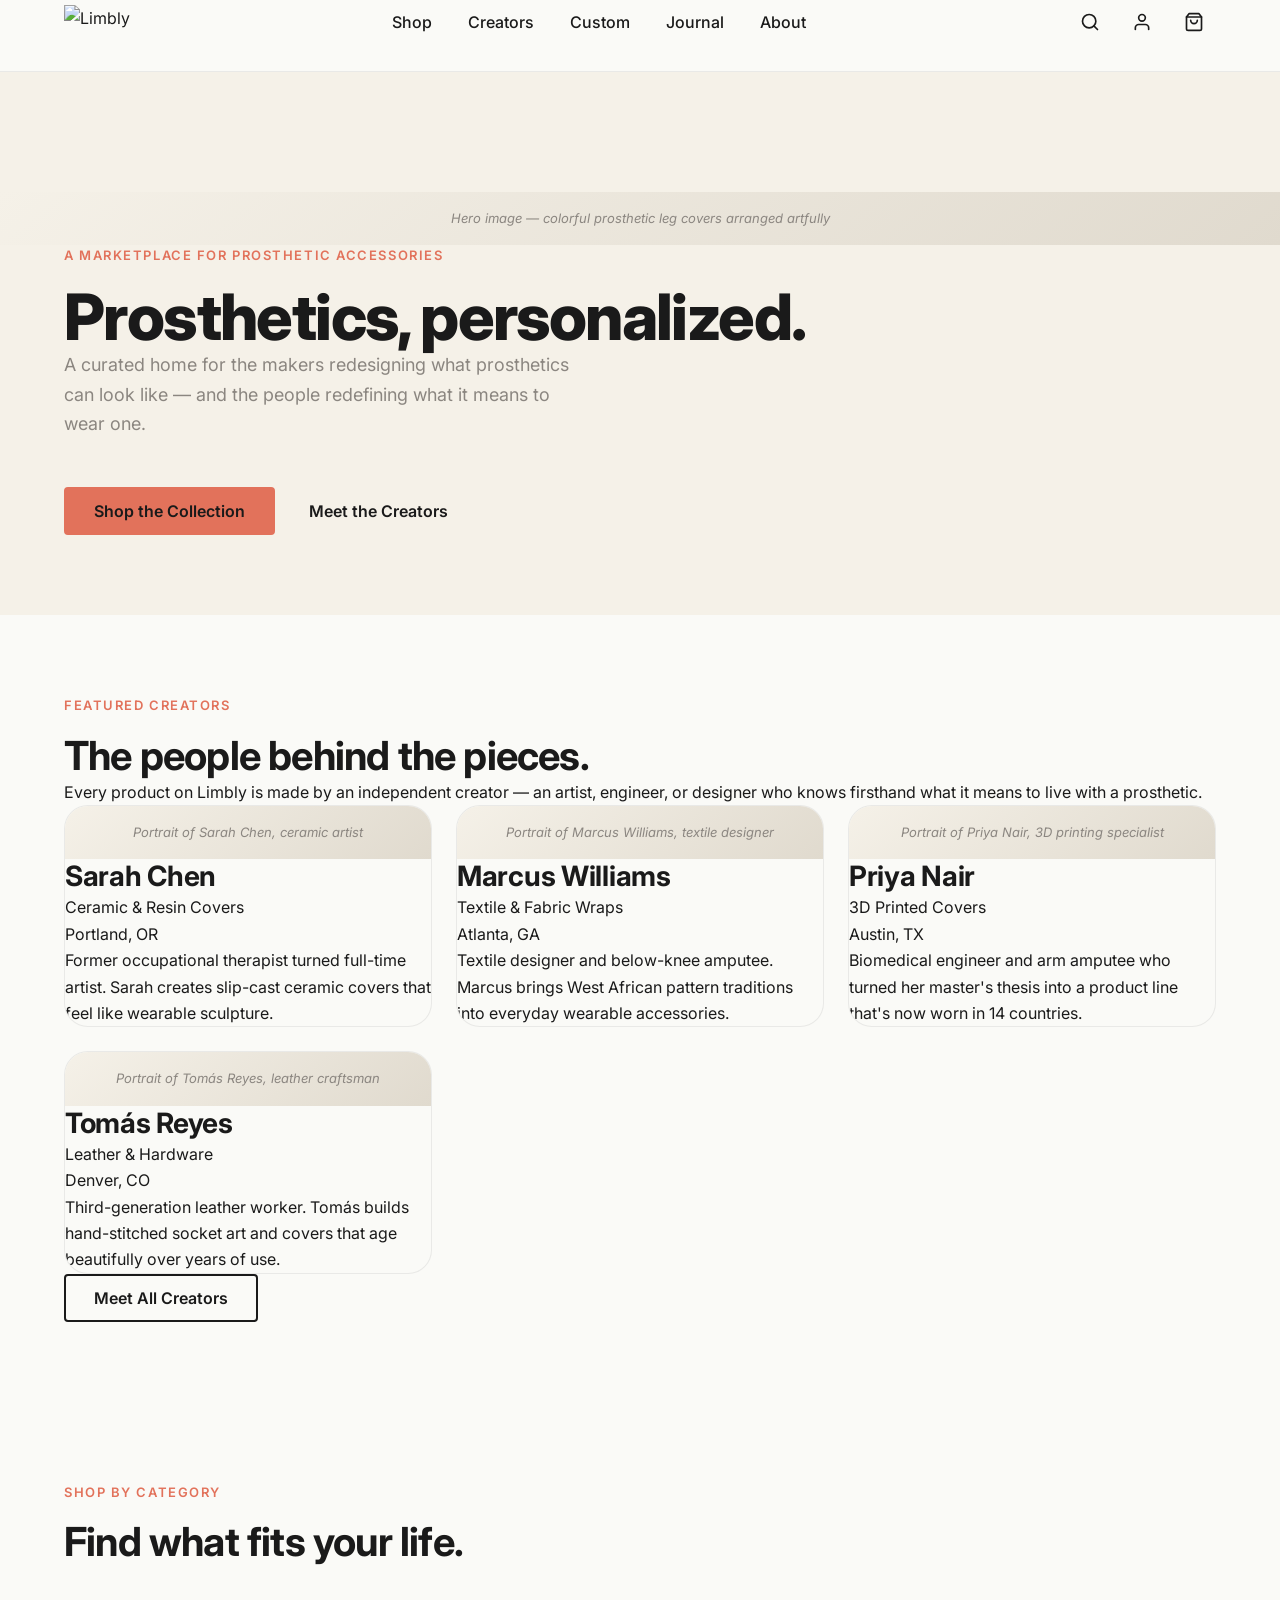
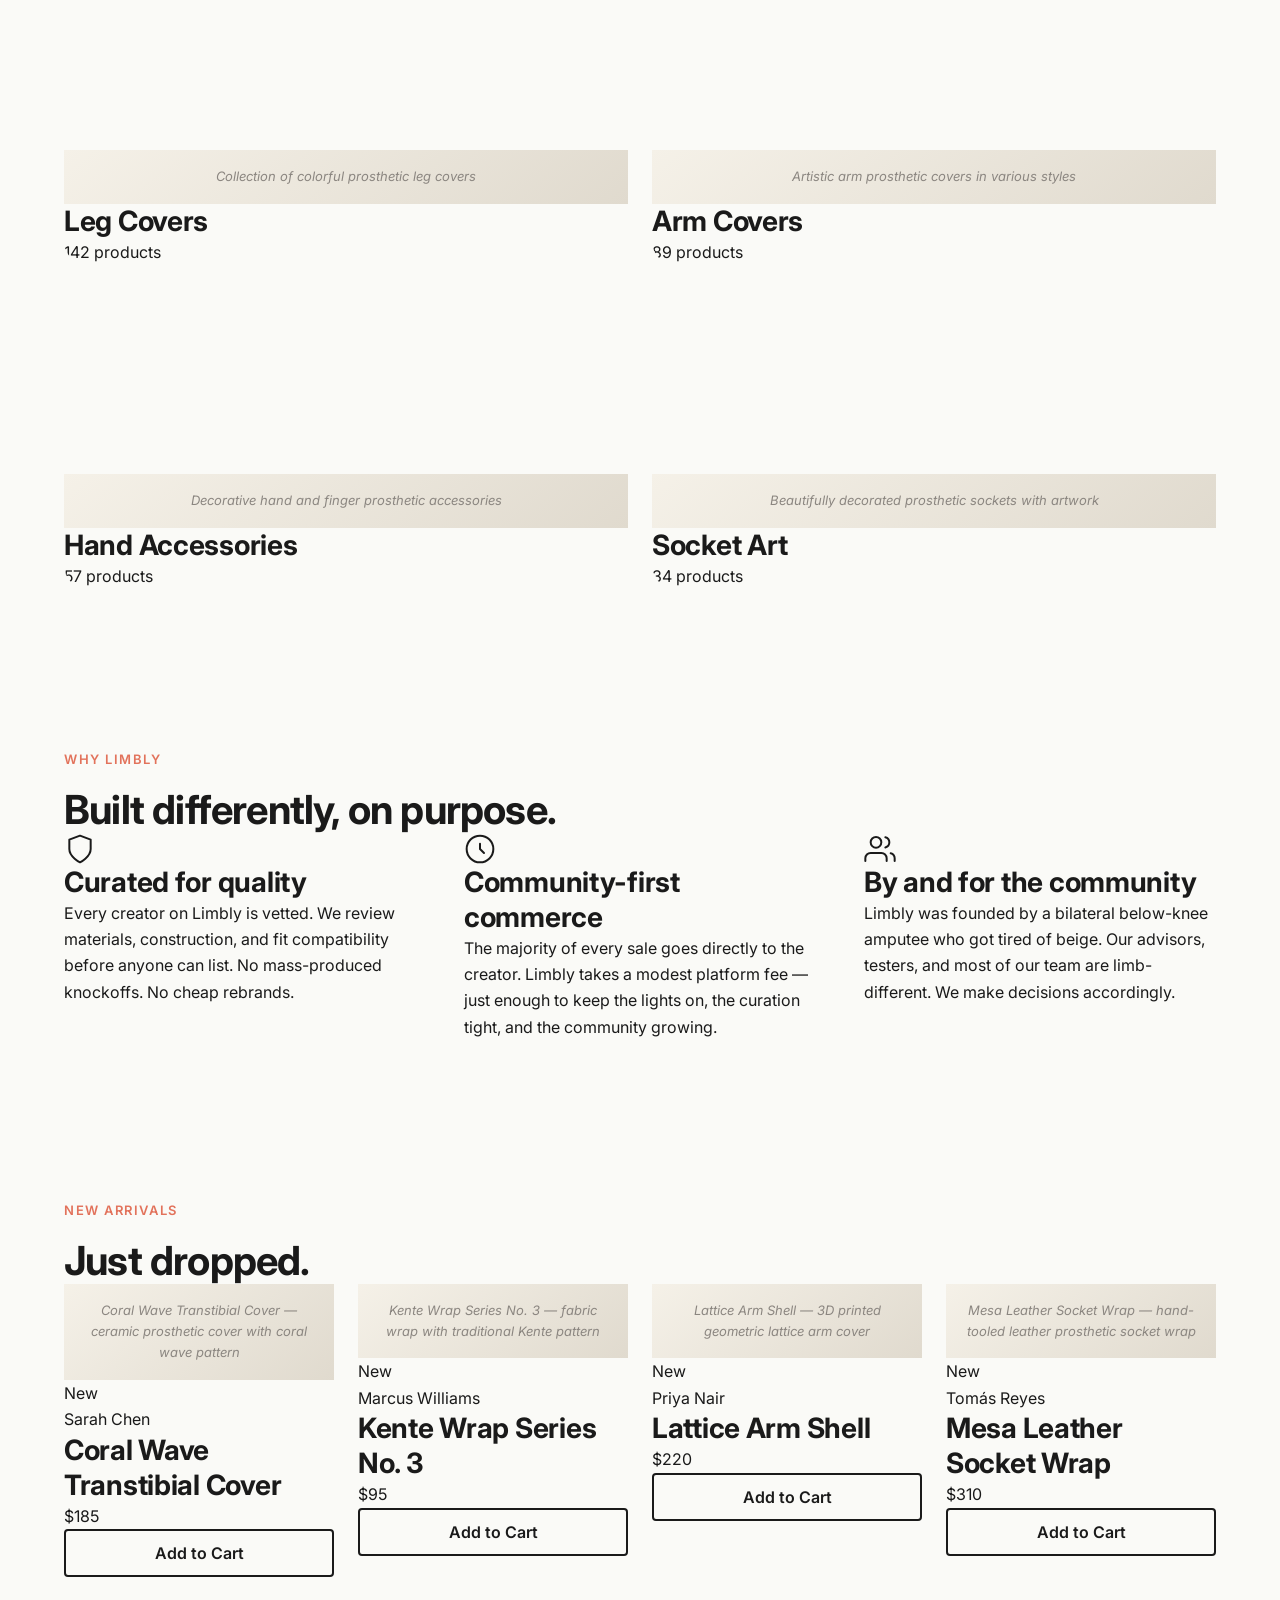
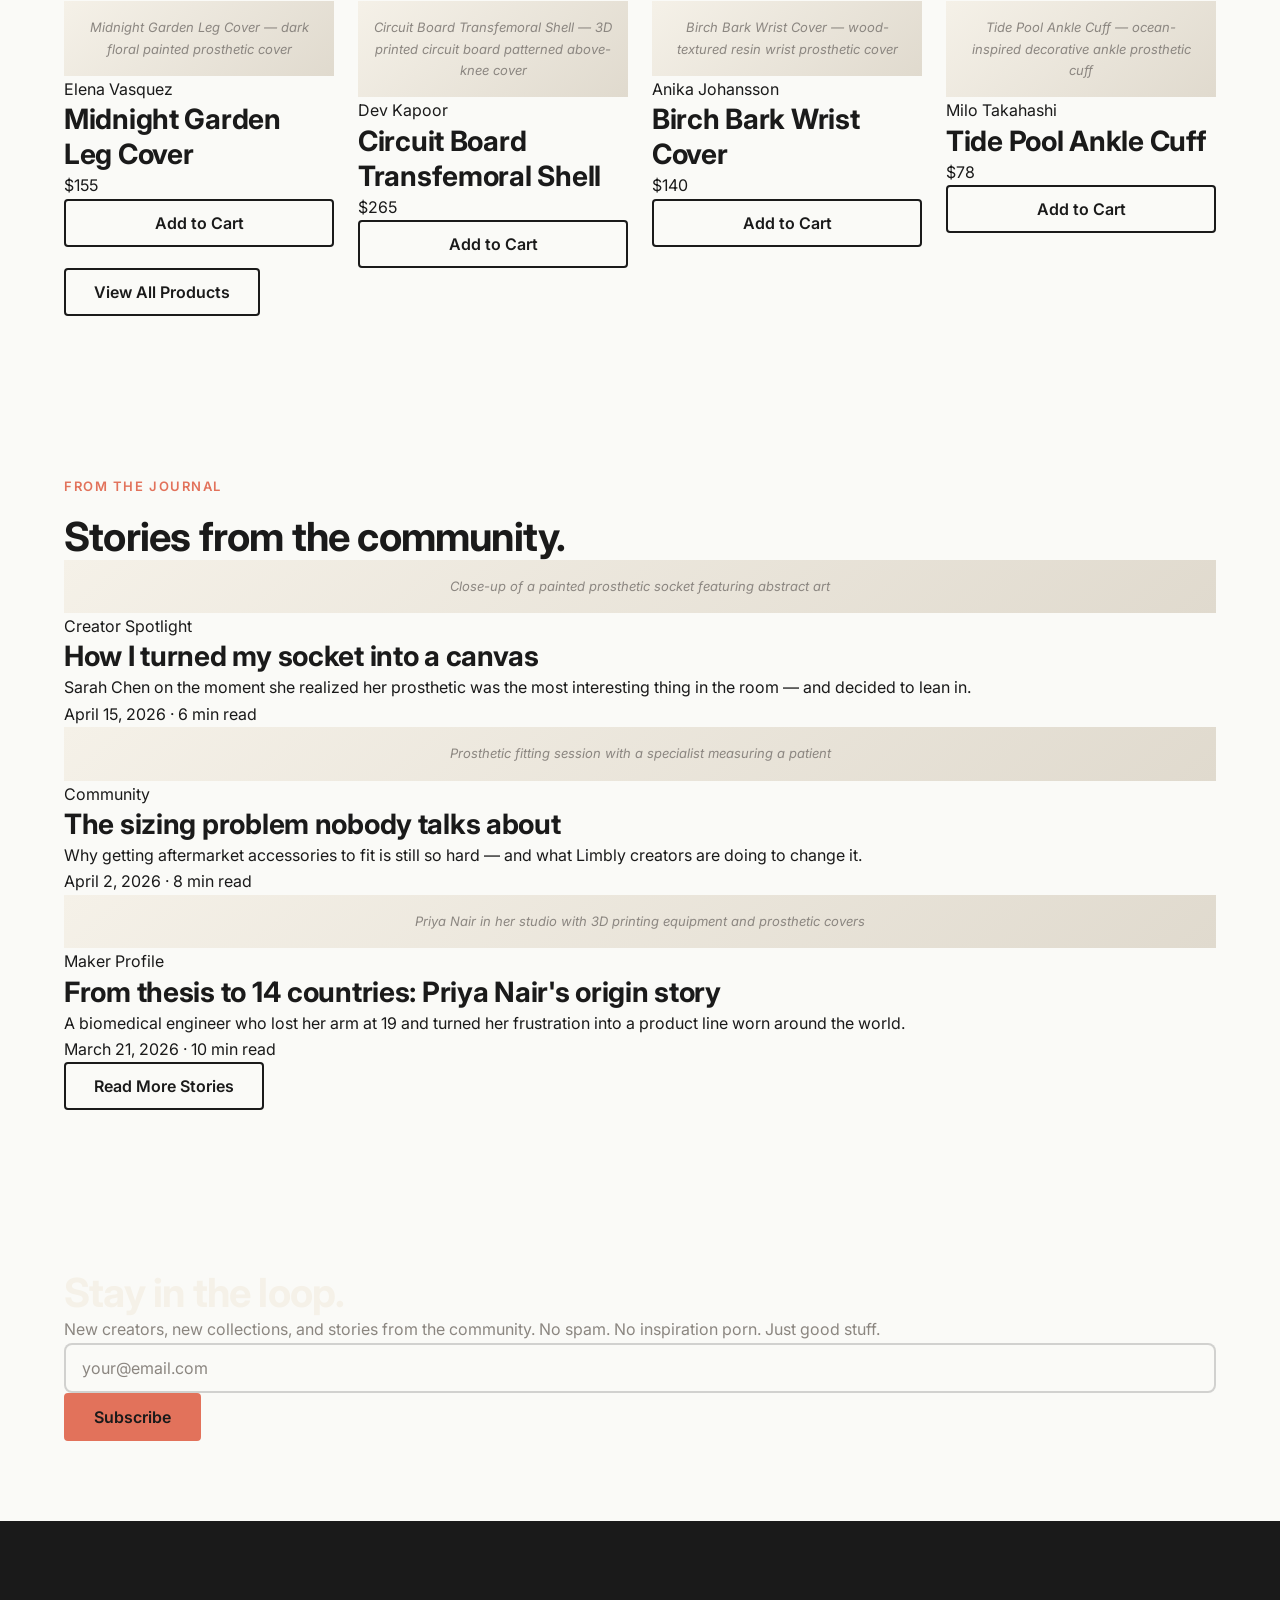
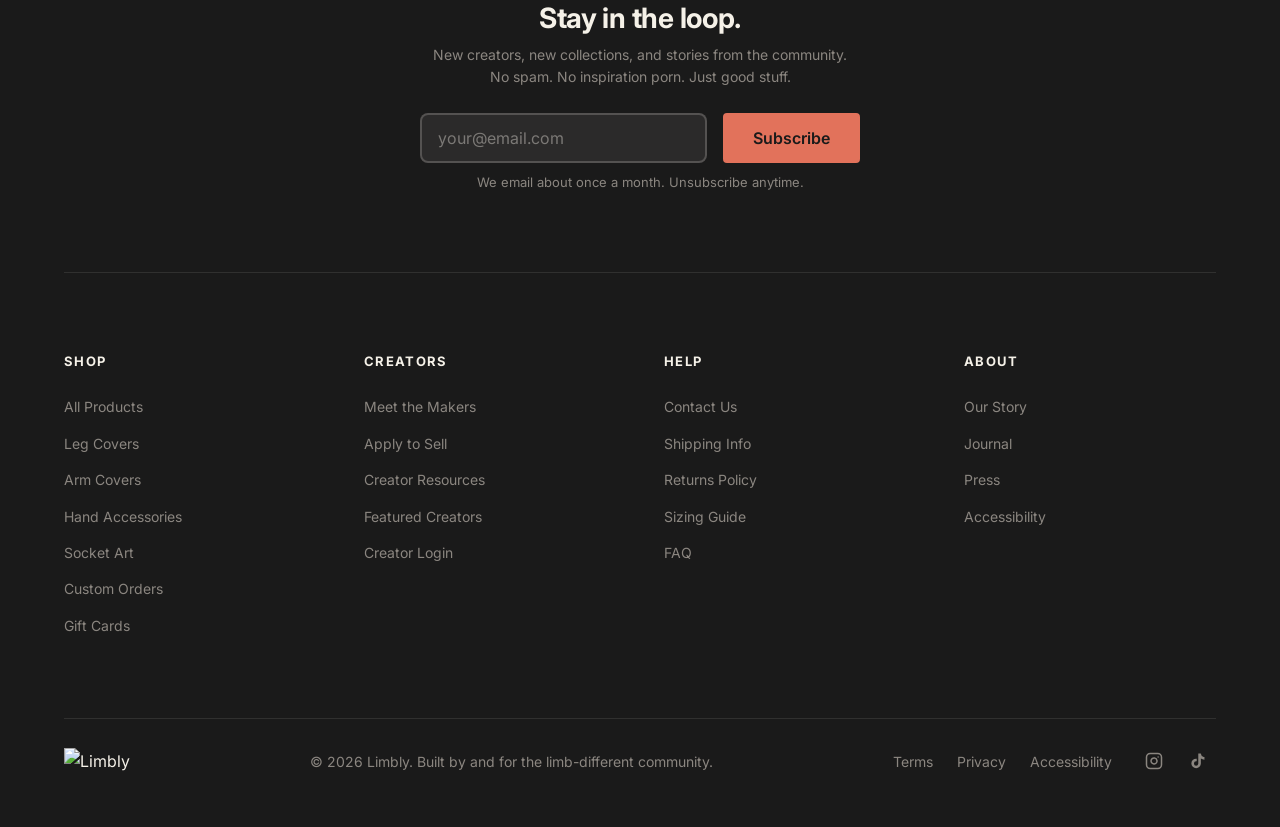
==== index.html @ 80702520 "Limbly prototype — initial build" ====
<!DOCTYPE html>
<html lang="en">
<head>
  <meta charset="UTF-8">
  <meta name="viewport" content="width=device-width, initial-scale=1.0">
  <title>Limbly — A Marketplace for Prosthetic Accessories</title>
  <meta name="description" content="A curated home for the makers redesigning what prosthetics can look like — and the people redefining what it means to wear one.">
  <meta property="og:title" content="Limbly — A Marketplace for Prosthetic Accessories">
  <meta property="og:description" content="A curated home for the makers redesigning what prosthetics can look like — and the people redefining what it means to wear one.">
  <meta property="og:type" content="website">
  <meta property="og:url" content="https://limbly.com/">
  <meta property="og:image" content="../assets/og-home.jpg">
  <link rel="preconnect" href="https://fonts.googleapis.com">
  <link rel="preconnect" href="https://fonts.gstatic.com" crossorigin>
  <link href="https://fonts.googleapis.com/css2?family=Inter:wght@400;500;600;700;800&display=swap" rel="stylesheet">
  <link rel="stylesheet" href="../css/main.css">
</head>
<body>

<a href="#main" class="skip-link">Skip to main content</a>

<nav class="site-nav" role="navigation" aria-label="Main navigation">
  <div class="container">
    <div class="nav-inner">
      <a href="index.html" class="nav-logo" aria-label="Limbly — home">
        <img src="../assets/logo_primary.svg" alt="Limbly" height="34">
      </a>
      <ul class="nav-links" role="list">
        <li><a href="shop.html" class="nav-link">Shop</a></li>
        <li><a href="creators.html" class="nav-link">Creators</a></li>
        <li><a href="custom.html" class="nav-link">Custom</a></li>
        <li><a href="#" class="nav-link">Journal</a></li>
        <li><a href="about.html" class="nav-link">About</a></li>
      </ul>
      <div class="nav-actions">
        <button class="nav-icon-btn" aria-label="Search products">
          <svg width="20" height="20" viewBox="0 0 24 24" fill="none" stroke="currentColor" stroke-width="2" stroke-linecap="round" stroke-linejoin="round" aria-hidden="true"><circle cx="11" cy="11" r="8"/><path d="m21 21-4.35-4.35"/></svg>
        </button>
        <button class="nav-icon-btn" aria-label="My account">
          <svg width="20" height="20" viewBox="0 0 24 24" fill="none" stroke="currentColor" stroke-width="2" stroke-linecap="round" stroke-linejoin="round" aria-hidden="true"><path d="M20 21v-2a4 4 0 0 0-4-4H8a4 4 0 0 0-4 4v2"/><circle cx="12" cy="7" r="4"/></svg>
        </button>
        <button class="nav-icon-btn" aria-label="Shopping cart, 0 items">
          <svg width="20" height="20" viewBox="0 0 24 24" fill="none" stroke="currentColor" stroke-width="2" stroke-linecap="round" stroke-linejoin="round" aria-hidden="true"><path d="M6 2 3 6v14a2 2 0 0 0 2 2h14a2 2 0 0 0 2-2V6l-3-4z"/><line x1="3" x2="21" y1="6" y2="6"/><path d="M16 10a4 4 0 0 1-8 0"/></svg>
        </button>
        <button id="nav-menu-btn" class="nav-icon-btn nav-menu-btn" aria-label="Open menu" aria-expanded="false" aria-controls="mobile-nav">
          <svg width="22" height="22" viewBox="0 0 24 24" fill="none" stroke="currentColor" stroke-width="2" stroke-linecap="round" aria-hidden="true"><line x1="3" x2="21" y1="6" y2="6"/><line x1="3" x2="21" y1="12" y2="12"/><line x1="3" x2="21" y1="18" y2="18"/></svg>
        </button>
      </div>
    </div>
  </div>
  <div id="mobile-nav" class="mobile-nav" role="dialog" aria-label="Navigation menu">
    <a href="shop.html" class="mobile-nav-link">Shop</a>
    <div class="mobile-nav-sub">
      <a href="shop.html">All Products</a>
      <a href="shop.html#leg-covers">Leg Covers</a>
      <a href="shop.html#arm-covers">Arm Covers</a>
      <a href="shop.html#hand-accessories">Hand Accessories</a>
      <a href="shop.html#socket-art">Socket Art</a>
      <a href="shop.html#new-arrivals">New Arrivals</a>
    </div>
    <a href="creators.html" class="mobile-nav-link">Creators</a>
    <a href="custom.html" class="mobile-nav-link">Custom Orders</a>
    <a href="#" class="mobile-nav-link">Journal</a>
    <a href="about.html" class="mobile-nav-link">About</a>
    <a href="help.html" class="mobile-nav-link">Help</a>
    <a href="apply.html" class="mobile-nav-link">Apply to Sell</a>
  </div>
</nav>

<main id="main">

  <!-- Hero -->
  <section class="hero" aria-labelledby="hero-heading">
    <div class="hero-bg">
      <div class="img-placeholder img-placeholder--hero" aria-hidden="true">Hero image — colorful prosthetic leg covers arranged artfully</div>
    </div>
    <div class="hero-overlay" aria-hidden="true"></div>
    <div class="container">
      <div class="hero-content">
        <p class="eyebrow eyebrow--light">A MARKETPLACE FOR PROSTHETIC ACCESSORIES</p>
        <h1 id="hero-heading" class="hero-heading">Prosthetics, personalized.</h1>
        <p class="hero-body">A curated home for the makers redesigning what prosthetics can look like — and the people redefining what it means to wear one.</p>
        <div class="hero-actions">
          <a href="shop.html" class="btn btn-coral">Shop the Collection</a>
          <a href="creators.html" class="btn btn-outline-light">Meet the Creators</a>
        </div>
      </div>
    </div>
  </section>

  <!-- Featured Creators -->
  <section class="section" aria-labelledby="featured-creators-heading">
    <div class="container">
      <div class="section-header">
        <p class="eyebrow">FEATURED CREATORS</p>
        <h2 id="featured-creators-heading">The people behind the pieces.</h2>
        <p class="section-body">Every product on Limbly is made by an independent creator — an artist, engineer, or designer who knows firsthand what it means to live with a prosthetic.</p>
      </div>
      <div class="creator-grid creator-grid--4" role="list">

        <article class="creator-card" role="listitem">
          <a href="creator-profile.html" class="creator-card-link" aria-label="View Sarah Chen's creator profile">
            <div class="creator-card-img">
              <div class="img-placeholder" aria-hidden="true">Portrait of Sarah Chen, ceramic artist</div>
            </div>
            <div class="creator-card-body">
              <h3 class="creator-card-name">Sarah Chen</h3>
              <p class="creator-card-specialty">Ceramic &amp; Resin Covers</p>
              <p class="creator-card-location">Portland, OR</p>
              <p class="creator-card-bio">Former occupational therapist turned full-time artist. Sarah creates slip-cast ceramic covers that feel like wearable sculpture.</p>
            </div>
          </a>
        </article>

        <article class="creator-card" role="listitem">
          <a href="creator-profile.html" class="creator-card-link" aria-label="View Marcus Williams's creator profile">
            <div class="creator-card-img">
              <div class="img-placeholder" aria-hidden="true">Portrait of Marcus Williams, textile designer</div>
            </div>
            <div class="creator-card-body">
              <h3 class="creator-card-name">Marcus Williams</h3>
              <p class="creator-card-specialty">Textile &amp; Fabric Wraps</p>
              <p class="creator-card-location">Atlanta, GA</p>
              <p class="creator-card-bio">Textile designer and below-knee amputee. Marcus brings West African pattern traditions into everyday wearable accessories.</p>
            </div>
          </a>
        </article>

        <article class="creator-card" role="listitem">
          <a href="creator-profile.html" class="creator-card-link" aria-label="View Priya Nair's creator profile">
            <div class="creator-card-img">
              <div class="img-placeholder" aria-hidden="true">Portrait of Priya Nair, 3D printing specialist</div>
            </div>
            <div class="creator-card-body">
              <h3 class="creator-card-name">Priya Nair</h3>
              <p class="creator-card-specialty">3D Printed Covers</p>
              <p class="creator-card-location">Austin, TX</p>
              <p class="creator-card-bio">Biomedical engineer and arm amputee who turned her master's thesis into a product line that's now worn in 14 countries.</p>
            </div>
          </a>
        </article>

        <article class="creator-card" role="listitem">
          <a href="creator-profile.html" class="creator-card-link" aria-label="View Tomás Reyes's creator profile">
            <div class="creator-card-img">
              <div class="img-placeholder" aria-hidden="true">Portrait of Tomás Reyes, leather craftsman</div>
            </div>
            <div class="creator-card-body">
              <h3 class="creator-card-name">Tomás Reyes</h3>
              <p class="creator-card-specialty">Leather &amp; Hardware</p>
              <p class="creator-card-location">Denver, CO</p>
              <p class="creator-card-bio">Third-generation leather worker. Tomás builds hand-stitched socket art and covers that age beautifully over years of use.</p>
            </div>
          </a>
        </article>

      </div>
      <div class="section-footer">
        <a href="creators.html" class="btn btn-secondary">Meet All Creators</a>
      </div>
    </div>
  </section>

  <!-- Shop by Category -->
  <section class="section section--cream" aria-labelledby="categories-heading">
    <div class="container">
      <div class="section-header">
        <p class="eyebrow">SHOP BY CATEGORY</p>
        <h2 id="categories-heading">Find what fits your life.</h2>
      </div>
      <div class="category-grid" role="list">

        <article class="category-card" role="listitem">
          <a href="shop.html#leg-covers" class="category-card-link" aria-label="Shop Leg Covers">
            <div class="category-card-img">
              <div class="img-placeholder" aria-hidden="true">Collection of colorful prosthetic leg covers</div>
            </div>
            <div class="category-card-body">
              <h3 class="category-card-title">Leg Covers</h3>
              <p class="category-card-count">142 products</p>
            </div>
          </a>
        </article>

        <article class="category-card" role="listitem">
          <a href="shop.html#arm-covers" class="category-card-link" aria-label="Shop Arm Covers">
            <div class="category-card-img">
              <div class="img-placeholder" aria-hidden="true">Artistic arm prosthetic covers in various styles</div>
            </div>
            <div class="category-card-body">
              <h3 class="category-card-title">Arm Covers</h3>
              <p class="category-card-count">89 products</p>
            </div>
          </a>
        </article>

        <article class="category-card" role="listitem">
          <a href="shop.html#hand-accessories" class="category-card-link" aria-label="Shop Hand Accessories">
            <div class="category-card-img">
              <div class="img-placeholder" aria-hidden="true">Decorative hand and finger prosthetic accessories</div>
            </div>
            <div class="category-card-body">
              <h3 class="category-card-title">Hand Accessories</h3>
              <p class="category-card-count">57 products</p>
            </div>
          </a>
        </article>

        <article class="category-card" role="listitem">
          <a href="shop.html#socket-art" class="category-card-link" aria-label="Shop Socket Art">
            <div class="category-card-img">
              <div class="img-placeholder" aria-hidden="true">Beautifully decorated prosthetic sockets with artwork</div>
            </div>
            <div class="category-card-body">
              <h3 class="category-card-title">Socket Art</h3>
              <p class="category-card-count">34 products</p>
            </div>
          </a>
        </article>

      </div>
    </div>
  </section>

  <!-- Why Limbly -->
  <section class="section" aria-labelledby="why-limbly-heading">
    <div class="container">
      <div class="section-header">
        <p class="eyebrow">WHY LIMBLY</p>
        <h2 id="why-limbly-heading">Built differently, on purpose.</h2>
      </div>
      <div class="why-grid">

        <div class="why-item">
          <div class="why-icon" aria-hidden="true">
            <svg width="32" height="32" viewBox="0 0 24 24" fill="none" stroke="currentColor" stroke-width="1.5" stroke-linecap="round" stroke-linejoin="round"><path d="M12 22s8-4 8-10V5l-8-3-8 3v7c0 6 8 10 8 10z"/></svg>
          </div>
          <h3 class="why-title">Curated for quality</h3>
          <p class="why-body">Every creator on Limbly is vetted. We review materials, construction, and fit compatibility before anyone can list. No mass-produced knockoffs. No cheap rebrands.</p>
        </div>

        <div class="why-item">
          <div class="why-icon" aria-hidden="true">
            <svg width="32" height="32" viewBox="0 0 24 24" fill="none" stroke="currentColor" stroke-width="1.5" stroke-linecap="round" stroke-linejoin="round"><circle cx="12" cy="12" r="10"/><path d="M12 8v4l3 3"/></svg>
          </div>
          <h3 class="why-title">Community-first commerce</h3>
          <p class="why-body">The majority of every sale goes directly to the creator. Limbly takes a modest platform fee — just enough to keep the lights on, the curation tight, and the community growing.</p>
        </div>

        <div class="why-item">
          <div class="why-icon" aria-hidden="true">
            <svg width="32" height="32" viewBox="0 0 24 24" fill="none" stroke="currentColor" stroke-width="1.5" stroke-linecap="round" stroke-linejoin="round"><path d="M17 21v-2a4 4 0 0 0-4-4H5a4 4 0 0 0-4 4v2"/><circle cx="9" cy="7" r="4"/><path d="M23 21v-2a4 4 0 0 0-3-3.87"/><path d="M16 3.13a4 4 0 0 1 0 7.75"/></svg>
          </div>
          <h3 class="why-title">By and for the community</h3>
          <p class="why-body">Limbly was founded by a bilateral below-knee amputee who got tired of beige. Our advisors, testers, and most of our team are limb-different. We make decisions accordingly.</p>
        </div>

      </div>
    </div>
  </section>

  <!-- New Arrivals -->
  <section class="section section--cream" id="new-arrivals" aria-labelledby="new-arrivals-heading">
    <div class="container">
      <div class="section-header">
        <p class="eyebrow">NEW ARRIVALS</p>
        <h2 id="new-arrivals-heading">Just dropped.</h2>
      </div>
      <div class="product-grid product-grid--4" role="list">

        <article class="product-card" role="listitem">
          <a href="product.html" class="product-card-link" aria-label="View Coral Wave Transtibial Cover by Sarah Chen">
            <div class="product-card-img">
              <div class="img-placeholder" aria-hidden="true">Coral Wave Transtibial Cover — ceramic prosthetic cover with coral wave pattern</div>
              <span class="product-badge product-badge--new">New</span>
            </div>
            <div class="product-card-body">
              <p class="product-card-creator">Sarah Chen</p>
              <h3 class="product-card-name">Coral Wave Transtibial Cover</h3>
              <p class="product-card-price">$185</p>
            </div>
          </a>
          <button class="btn btn-sm btn-secondary product-card-cta" aria-label="Add Coral Wave Transtibial Cover to cart">Add to Cart</button>
        </article>

        <article class="product-card" role="listitem">
          <a href="product.html" class="product-card-link" aria-label="View Kente Wrap Series No. 3 by Marcus Williams">
            <div class="product-card-img">
              <div class="img-placeholder" aria-hidden="true">Kente Wrap Series No. 3 — fabric wrap with traditional Kente pattern</div>
              <span class="product-badge product-badge--new">New</span>
            </div>
            <div class="product-card-body">
              <p class="product-card-creator">Marcus Williams</p>
              <h3 class="product-card-name">Kente Wrap Series No. 3</h3>
              <p class="product-card-price">$95</p>
            </div>
          </a>
          <button class="btn btn-sm btn-secondary product-card-cta" aria-label="Add Kente Wrap Series No. 3 to cart">Add to Cart</button>
        </article>

        <article class="product-card" role="listitem">
          <a href="product.html" class="product-card-link" aria-label="View Lattice Arm Shell by Priya Nair">
            <div class="product-card-img">
              <div class="img-placeholder" aria-hidden="true">Lattice Arm Shell — 3D printed geometric lattice arm cover</div>
              <span class="product-badge product-badge--new">New</span>
            </div>
            <div class="product-card-body">
              <p class="product-card-creator">Priya Nair</p>
              <h3 class="product-card-name">Lattice Arm Shell</h3>
              <p class="product-card-price">$220</p>
            </div>
          </a>
          <button class="btn btn-sm btn-secondary product-card-cta" aria-label="Add Lattice Arm Shell to cart">Add to Cart</button>
        </article>

        <article class="product-card" role="listitem">
          <a href="product.html" class="product-card-link" aria-label="View Mesa Leather Socket Wrap by Tomás Reyes">
            <div class="product-card-img">
              <div class="img-placeholder" aria-hidden="true">Mesa Leather Socket Wrap — hand-tooled leather prosthetic socket wrap</div>
              <span class="product-badge product-badge--new">New</span>
            </div>
            <div class="product-card-body">
              <p class="product-card-creator">Tomás Reyes</p>
              <h3 class="product-card-name">Mesa Leather Socket Wrap</h3>
              <p class="product-card-price">$310</p>
            </div>
          </a>
          <button class="btn btn-sm btn-secondary product-card-cta" aria-label="Add Mesa Leather Socket Wrap to cart">Add to Cart</button>
        </article>

        <article class="product-card" role="listitem">
          <a href="product.html" class="product-card-link" aria-label="View Midnight Garden Leg Cover by Elena Vasquez">
            <div class="product-card-img">
              <div class="img-placeholder" aria-hidden="true">Midnight Garden Leg Cover — dark floral painted prosthetic cover</div>
            </div>
            <div class="product-card-body">
              <p class="product-card-creator">Elena Vasquez</p>
              <h3 class="product-card-name">Midnight Garden Leg Cover</h3>
              <p class="product-card-price">$155</p>
            </div>
          </a>
          <button class="btn btn-sm btn-secondary product-card-cta" aria-label="Add Midnight Garden Leg Cover to cart">Add to Cart</button>
        </article>

        <article class="product-card" role="listitem">
          <a href="product.html" class="product-card-link" aria-label="View Circuit Board Transfemoral Shell by Dev Kapoor">
            <div class="product-card-img">
              <div class="img-placeholder" aria-hidden="true">Circuit Board Transfemoral Shell — 3D printed circuit board patterned above-knee cover</div>
            </div>
            <div class="product-card-body">
              <p class="product-card-creator">Dev Kapoor</p>
              <h3 class="product-card-name">Circuit Board Transfemoral Shell</h3>
              <p class="product-card-price">$265</p>
            </div>
          </a>
          <button class="btn btn-sm btn-secondary product-card-cta" aria-label="Add Circuit Board Transfemoral Shell to cart">Add to Cart</button>
        </article>

        <article class="product-card" role="listitem">
          <a href="product.html" class="product-card-link" aria-label="View Birch Bark Wrist Cover by Anika Johansson">
            <div class="product-card-img">
              <div class="img-placeholder" aria-hidden="true">Birch Bark Wrist Cover — wood-textured resin wrist prosthetic cover</div>
            </div>
            <div class="product-card-body">
              <p class="product-card-creator">Anika Johansson</p>
              <h3 class="product-card-name">Birch Bark Wrist Cover</h3>
              <p class="product-card-price">$140</p>
            </div>
          </a>
          <button class="btn btn-sm btn-secondary product-card-cta" aria-label="Add Birch Bark Wrist Cover to cart">Add to Cart</button>
        </article>

        <article class="product-card" role="listitem">
          <a href="product.html" class="product-card-link" aria-label="View Tide Pool Ankle Cuff by Milo Takahashi">
            <div class="product-card-img">
              <div class="img-placeholder" aria-hidden="true">Tide Pool Ankle Cuff — ocean-inspired decorative ankle prosthetic cuff</div>
            </div>
            <div class="product-card-body">
              <p class="product-card-creator">Milo Takahashi</p>
              <h3 class="product-card-name">Tide Pool Ankle Cuff</h3>
              <p class="product-card-price">$78</p>
            </div>
          </a>
          <button class="btn btn-sm btn-secondary product-card-cta" aria-label="Add Tide Pool Ankle Cuff to cart">Add to Cart</button>
        </article>

      </div>
      <div class="section-footer">
        <a href="shop.html" class="btn btn-secondary">View All Products</a>
      </div>
    </div>
  </section>

  <!-- Journal Preview -->
  <section class="section" aria-labelledby="journal-heading">
    <div class="container">
      <div class="section-header">
        <p class="eyebrow">FROM THE JOURNAL</p>
        <h2 id="journal-heading">Stories from the community.</h2>
      </div>
      <div class="journal-grid" role="list">

        <article class="journal-card" role="listitem">
          <a href="#" class="journal-card-link" aria-label="Read: How I turned my socket into a canvas">
            <div class="journal-card-img">
              <div class="img-placeholder" aria-hidden="true">Close-up of a painted prosthetic socket featuring abstract art</div>
            </div>
            <div class="journal-card-body">
              <p class="journal-card-category">Creator Spotlight</p>
              <h3 class="journal-card-title">How I turned my socket into a canvas</h3>
              <p class="journal-card-excerpt">Sarah Chen on the moment she realized her prosthetic was the most interesting thing in the room — and decided to lean in.</p>
              <p class="journal-card-meta"><time datetime="2026-04-15">April 15, 2026</time> · 6 min read</p>
            </div>
          </a>
        </article>

        <article class="journal-card" role="listitem">
          <a href="#" class="journal-card-link" aria-label="Read: The sizing problem nobody talks about">
            <div class="journal-card-img">
              <div class="img-placeholder" aria-hidden="true">Prosthetic fitting session with a specialist measuring a patient</div>
            </div>
            <div class="journal-card-body">
              <p class="journal-card-category">Community</p>
              <h3 class="journal-card-title">The sizing problem nobody talks about</h3>
              <p class="journal-card-excerpt">Why getting aftermarket accessories to fit is still so hard — and what Limbly creators are doing to change it.</p>
              <p class="journal-card-meta"><time datetime="2026-04-02">April 2, 2026</time> · 8 min read</p>
            </div>
          </a>
        </article>

        <article class="journal-card" role="listitem">
          <a href="#" class="journal-card-link" aria-label="Read: From thesis to 14 countries: Priya Nair's origin story">
            <div class="journal-card-img">
              <div class="img-placeholder" aria-hidden="true">Priya Nair in her studio with 3D printing equipment and prosthetic covers</div>
            </div>
            <div class="journal-card-body">
              <p class="journal-card-category">Maker Profile</p>
              <h3 class="journal-card-title">From thesis to 14 countries: Priya Nair's origin story</h3>
              <p class="journal-card-excerpt">A biomedical engineer who lost her arm at 19 and turned her frustration into a product line worn around the world.</p>
              <p class="journal-card-meta"><time datetime="2026-03-21">March 21, 2026</time> · 10 min read</p>
            </div>
          </a>
        </article>

      </div>
      <div class="section-footer">
        <a href="#" class="btn btn-secondary">Read More Stories</a>
      </div>
    </div>
  </section>

  <!-- Email Signup -->
  <section class="section section--dark" aria-labelledby="homepage-signup-heading">
    <div class="container">
      <div class="signup-banner">
        <div class="signup-banner-copy">
          <h2 id="homepage-signup-heading" class="text-cream">Stay in the loop.</h2>
          <p style="color:var(--c-warm-gray);">New creators, new collections, and stories from the community. No spam. No inspiration porn. Just good stuff.</p>
        </div>
        <form class="signup-banner-form js-signup-form" aria-label="Newsletter signup">
          <label for="hero-email" class="sr-only">Email address</label>
          <input type="email" id="hero-email" name="email" class="form-input" placeholder="your@email.com" autocomplete="email" required>
          <button type="submit" class="btn btn-coral">Subscribe</button>
        </form>
      </div>
    </div>
  </section>

</main>

<footer class="site-footer" role="contentinfo">
  <div class="container">
    <div class="footer-signup">
      <h2 class="h3 text-cream">Stay in the loop.</h2>
      <p class="body-sm" style="color:var(--c-warm-gray);margin-top:8px;">New creators, new collections, and stories from the community.<br>No spam. No inspiration porn. Just good stuff.</p>
      <form class="footer-signup-form js-signup-form" aria-label="Newsletter signup">
        <label for="footer-email" class="sr-only">Email address</label>
        <input type="email" id="footer-email" name="email" class="form-input" placeholder="your@email.com" autocomplete="email" required>
        <button type="submit" class="btn btn-coral">Subscribe</button>
      </form>
      <p class="signup-feedback sr-only" role="status" hidden></p>
      <p class="caption" style="color:var(--c-warm-gray);margin-top:10px;">We email about once a month. Unsubscribe anytime.</p>
    </div>
    <div class="footer-cols">
      <div>
        <h3 class="footer-col-title">Shop</h3>
        <ul class="footer-links" role="list">
          <li><a href="shop.html" class="footer-link">All Products</a></li>
          <li><a href="shop.html#leg-covers" class="footer-link">Leg Covers</a></li>
          <li><a href="shop.html#arm-covers" class="footer-link">Arm Covers</a></li>
          <li><a href="shop.html#hand-accessories" class="footer-link">Hand Accessories</a></li>
          <li><a href="shop.html#socket-art" class="footer-link">Socket Art</a></li>
          <li><a href="custom.html" class="footer-link">Custom Orders</a></li>
          <li><a href="#" class="footer-link">Gift Cards</a></li>
        </ul>
      </div>
      <div>
        <h3 class="footer-col-title">Creators</h3>
        <ul class="footer-links" role="list">
          <li><a href="creators.html" class="footer-link">Meet the Makers</a></li>
          <li><a href="apply.html" class="footer-link">Apply to Sell</a></li>
          <li><a href="#" class="footer-link">Creator Resources</a></li>
          <li><a href="creators.html" class="footer-link">Featured Creators</a></li>
          <li><a href="#" class="footer-link">Creator Login</a></li>
        </ul>
      </div>
      <div>
        <h3 class="footer-col-title">Help</h3>
        <ul class="footer-links" role="list">
          <li><a href="help.html" class="footer-link">Contact Us</a></li>
          <li><a href="help.html#shipping" class="footer-link">Shipping Info</a></li>
          <li><a href="help.html#returns" class="footer-link">Returns Policy</a></li>
          <li><a href="help.html#sizing" class="footer-link">Sizing Guide</a></li>
          <li><a href="help.html" class="footer-link">FAQ</a></li>
        </ul>
      </div>
      <div>
        <h3 class="footer-col-title">About</h3>
        <ul class="footer-links" role="list">
          <li><a href="about.html" class="footer-link">Our Story</a></li>
          <li><a href="#" class="footer-link">Journal</a></li>
          <li><a href="#" class="footer-link">Press</a></li>
          <li><a href="accessibility.html" class="footer-link">Accessibility</a></li>
        </ul>
      </div>
    </div>
    <div class="footer-bottom">
      <a href="index.html" aria-label="Limbly — home">
        <img src="../assets/logo_white.svg" alt="Limbly" class="footer-logo">
      </a>
      <p class="footer-copyright">© 2026 Limbly. Built by and for the limb-different community.</p>
      <div class="footer-bottom-right">
        <a href="terms.html" class="footer-legal-link">Terms</a>
        <a href="privacy.html" class="footer-legal-link">Privacy</a>
        <a href="accessibility.html" class="footer-legal-link">Accessibility</a>
        <div class="footer-social">
          <a href="#" class="footer-social-link" aria-label="Limbly on Instagram">
            <svg width="18" height="18" viewBox="0 0 24 24" fill="none" stroke="currentColor" stroke-width="2" stroke-linecap="round" stroke-linejoin="round" aria-hidden="true"><rect width="20" height="20" x="2" y="2" rx="5" ry="5"/><path d="M16 11.37A4 4 0 1 1 12.63 8 4 4 0 0 1 16 11.37z"/><line x1="17.5" x2="17.51" y1="6.5" y2="6.5"/></svg>
          </a>
          <a href="#" class="footer-social-link" aria-label="Limbly on TikTok">
            <svg width="18" height="18" viewBox="0 0 24 24" fill="currentColor" aria-hidden="true"><path d="M19.59 6.69a4.83 4.83 0 0 1-3.77-4.25V2h-3.45v13.67a2.89 2.89 0 0 1-2.88 2.5 2.89 2.89 0 0 1-2.89-2.89 2.89 2.89 0 0 1 2.89-2.89c.28 0 .54.04.79.1V9.01a6.34 6.34 0 0 0-.79-.05 6.34 6.34 0 0 0-6.34 6.34 6.34 6.34 0 0 0 6.34 6.34 6.34 6.34 0 0 0 6.33-6.34V8.69a8.17 8.17 0 0 0 4.78 1.52V6.76a4.85 4.85 0 0 1-1.01-.07z"/></svg>
          </a>
        </div>
      </div>
    </div>
  </div>
</footer>
<script src="../js/main.js"></script>

</body>
</html>
---- css/main.css ----
/* =============================================================
   LIMBLY DESIGN SYSTEM — main.css
   Brand: Limbly | Prosthetic Accessories Marketplace
   Compliance: WCAG 2.1 AA minimum
   ============================================================= */

@import url('https://fonts.googleapis.com/css2?family=Inter:wght@400;500;600;700;800&display=swap');

/* ============================================================
   CUSTOM PROPERTIES
   ============================================================ */
:root {
  /* Brand Colors */
  --c-black:      #1A1A1A;
  --c-coral:      #E2725B;
  --c-cream:      #F5F1E8;
  --c-warm-gray:  #8B8680;
  --c-soft-white: #FAFAF7;

  /* Typography */
  --font: 'Inter', system-ui, -apple-system, BlinkMacSystemFont, 'Segoe UI', sans-serif;

  /* Type scale */
  --t-hero:    clamp(40px, 6.5vw, 64px);
  --t-h2:      clamp(28px, 4vw, 40px);
  --t-h3:      clamp(20px, 2.8vw, 28px);
  --t-h4:      clamp(18px, 2vw, 20px);
  --t-body-lg: 18px;
  --t-body:    16px;
  --t-sm:      14px;
  --t-xs:      13px;

  /* Spacing */
  --sp-1: 8px;
  --sp-2: 16px;
  --sp-3: 24px;
  --sp-4: 32px;
  --sp-5: 48px;
  --sp-6: 64px;
  --sp-7: 80px;
  --sp-8: 120px;

  /* Container */
  --container-w: 1280px;
  --container-px: clamp(20px, 5vw, 80px);

  /* Radii */
  --r-sm:   4px;
  --r-md:   8px;
  --r-lg:   16px;
  --r-xl:   24px;
  --r-full: 9999px;

  /* Transitions */
  --t-fast: 140ms ease;
  --t-base: 240ms ease;

  /* Nav */
  --nav-h: 72px;

  /* Shadows */
  --shadow-sm: 0 1px 4px rgba(26,26,26,0.08);
  --shadow-md: 0 4px 16px rgba(26,26,26,0.10);
  --shadow-lg: 0 8px 32px rgba(26,26,26,0.14);
}

/* ============================================================
   RESET
   ============================================================ */
*, *::before, *::after { box-sizing: border-box; margin: 0; padding: 0; }
html { font-size: 16px; scroll-behavior: smooth; }
body {
  font-family: var(--font);
  font-size: var(--t-body);
  color: var(--c-black);
  background: var(--c-soft-white);
  line-height: 1.65;
  -webkit-font-smoothing: antialiased;
}
img, svg, video { max-width: 100%; display: block; }
a { color: inherit; text-decoration: none; }
button { cursor: pointer; font-family: inherit; border: none; background: none; }
ul, ol { list-style: none; }
input, textarea, select { font-family: inherit; font-size: inherit; }

/* ============================================================
   ACCESSIBILITY
   ============================================================ */
.skip-link {
  position: absolute;
  top: -100%;
  left: var(--sp-2);
  z-index: 9999;
  padding: 12px 20px;
  background: var(--c-black);
  color: var(--c-cream);
  font-weight: 600;
  font-size: var(--t-sm);
  border-radius: var(--r-md);
  transition: top var(--t-fast);
  white-space: nowrap;
}
.skip-link:focus { top: var(--sp-2); }

*:focus-visible {
  outline: 3px solid var(--c-coral);
  outline-offset: 3px;
  border-radius: var(--r-sm);
}

.sr-only {
  position: absolute; width: 1px; height: 1px;
  padding: 0; margin: -1px; overflow: hidden;
  clip: rect(0,0,0,0); white-space: nowrap; border: 0;
}

@media (prefers-reduced-motion: reduce) {
  *, *::before, *::after {
    animation-duration: 0.01ms !important;
    animation-iteration-count: 1 !important;
    transition-duration: 0.01ms !important;
    scroll-behavior: auto !important;
  }
}

/* ============================================================
   LAYOUT
   ============================================================ */
.container {
  max-width: var(--container-w);
  margin: 0 auto;
  padding: 0 var(--container-px);
}
.section { padding: var(--sp-7) 0; }
.section--sm { padding: var(--sp-5) 0; }

.bg-soft-white { background: var(--c-soft-white); }
.bg-cream      { background: var(--c-cream); }
.bg-black      { background: var(--c-black); color: var(--c-cream); }

/* ============================================================
   TYPOGRAPHY
   ============================================================ */
h1, .h1 { font-size: var(--t-hero); font-weight: 800; line-height: 1.05; letter-spacing: -0.025em; }
h2, .h2 { font-size: var(--t-h2);   font-weight: 700; line-height: 1.15; letter-spacing: -0.02em; }
h3, .h3 { font-size: var(--t-h3);   font-weight: 700; line-height: 1.25; letter-spacing: -0.01em; }
h4, .h4 { font-size: var(--t-h4);   font-weight: 600; line-height: 1.3; }

.eyebrow {
  display: block;
  font-size: var(--t-xs);
  font-weight: 600;
  letter-spacing: 0.12em;
  text-transform: uppercase;
  color: var(--c-coral);
  margin-bottom: var(--sp-2);
}

.body-lg  { font-size: var(--t-body-lg); line-height: 1.7; }
.body     { font-size: var(--t-body);    line-height: 1.65; }
.body-sm  { font-size: var(--t-sm);      line-height: 1.6; }
.caption  { font-size: var(--t-xs);      line-height: 1.5; }

.text-warm-gray { color: var(--c-warm-gray); }
.text-coral     { color: var(--c-coral); }
.text-cream     { color: var(--c-cream); }
.text-center    { text-align: center; }
.max-600 { max-width: 600px; }
.max-700 { max-width: 700px; }
.mx-auto { margin-left: auto; margin-right: auto; }

/* ============================================================
   BUTTONS
   ============================================================ */
.btn {
  display: inline-flex;
  align-items: center;
  justify-content: center;
  gap: var(--sp-1);
  padding: 14px 28px;
  min-height: 48px;
  font-size: var(--t-body);
  font-weight: 600;
  line-height: 1;
  border-radius: var(--r-sm);
  border: 2px solid transparent;
  white-space: nowrap;
  transition: background var(--t-fast), color var(--t-fast), border-color var(--t-fast), transform var(--t-fast);
  cursor: pointer;
}
.btn:active { transform: scale(0.98); }

.btn-primary {
  background: var(--c-black);
  color: var(--c-soft-white);
  border-color: var(--c-black);
}
.btn-primary:hover { background: #2c2c2c; border-color: #2c2c2c; }

.btn-secondary {
  background: transparent;
  color: var(--c-black);
  border-color: var(--c-black);
}
.btn-secondary:hover { background: var(--c-black); color: var(--c-soft-white); }

.btn-coral {
  background: var(--c-coral);
  color: var(--c-black);
  border-color: var(--c-coral);
}
.btn-coral:hover { background: #cf614a; border-color: #cf614a; }

.btn-outline-cream {
  background: transparent;
  color: var(--c-cream);
  border-color: var(--c-cream);
}
.btn-outline-cream:hover { background: var(--c-cream); color: var(--c-black); }

.btn-group {
  display: flex;
  align-items: center;
  gap: var(--sp-2);
  flex-wrap: wrap;
}

/* ============================================================
   NAVIGATION
   ============================================================ */
.site-nav {
  position: sticky;
  top: 0;
  z-index: 100;
  height: var(--nav-h);
  background: var(--c-soft-white);
  border-bottom: 1px solid rgba(26,26,26,0.07);
  backdrop-filter: blur(12px);
  -webkit-backdrop-filter: blur(12px);
}
.nav-inner {
  display: flex;
  align-items: center;
  justify-content: space-between;
  height: 100%;
  gap: var(--sp-5);
}
.nav-logo { display: flex; align-items: center; flex-shrink: 0; }
.nav-logo svg { height: 34px; width: auto; }

.nav-links {
  display: flex;
  align-items: center;
  gap: 36px;
}
.nav-link {
  font-size: var(--t-body);
  font-weight: 500;
  color: var(--c-black);
  position: relative;
  padding-bottom: 2px;
  transition: color var(--t-fast);
}
.nav-link::after {
  content: '';
  position: absolute;
  bottom: -2px; left: 0; right: 100%;
  height: 2px;
  background: var(--c-coral);
  border-radius: var(--r-full);
  transition: right var(--t-base);
}
.nav-link:hover { color: var(--c-coral); }
.nav-link:hover::after,
.nav-link.active::after { right: 0; }
.nav-link.active { color: var(--c-coral); }

.nav-actions {
  display: flex;
  align-items: center;
  gap: var(--sp-1);
}
.nav-icon-btn {
  display: flex;
  align-items: center;
  justify-content: center;
  width: 44px;
  height: 44px;
  border-radius: var(--r-md);
  color: var(--c-black);
  transition: background var(--t-fast);
}
.nav-icon-btn:hover { background: rgba(26,26,26,0.06); }

.nav-menu-btn { display: none; }

/* Mobile nav */
.mobile-nav {
  display: none;
  position: fixed;
  inset: var(--nav-h) 0 0 0;
  background: var(--c-soft-white);
  padding: var(--sp-5) var(--container-px);
  flex-direction: column;
  gap: 0;
  overflow-y: auto;
  z-index: 99;
}
.mobile-nav.open { display: flex; }
.mobile-nav-link {
  font-size: var(--t-h3);
  font-weight: 700;
  color: var(--c-black);
  padding: var(--sp-2) 0;
  border-bottom: 1px solid rgba(26,26,26,0.08);
  transition: color var(--t-fast);
}
.mobile-nav-link:hover { color: var(--c-coral); }
.mobile-nav-sub {
  padding: var(--sp-1) 0 var(--sp-2) var(--sp-3);
  display: flex;
  flex-direction: column;
  gap: 2px;
}
.mobile-nav-sub a {
  font-size: var(--t-body);
  color: var(--c-warm-gray);
  padding: 7px 0;
  transition: color var(--t-fast);
}
.mobile-nav-sub a:hover { color: var(--c-coral); }

@media (max-width: 860px) {
  .nav-links  { display: none; }
  .nav-menu-btn { display: flex; }
}

/* ============================================================
   HERO
   ============================================================ */
.hero {
  background: var(--c-cream);
  padding: var(--sp-8) 0 var(--sp-7);
}
.hero-split {
  display: grid;
  grid-template-columns: 1fr 1fr;
  gap: var(--sp-6);
  align-items: center;
}
.hero-content {}
.hero-eyebrow { margin-bottom: var(--sp-2); }
.hero-title { margin-bottom: var(--sp-3); }
.hero-body {
  font-size: var(--t-body-lg);
  color: var(--c-warm-gray);
  max-width: 520px;
  margin-bottom: var(--sp-5);
}
.hero-image {
  aspect-ratio: 4/3;
  background: linear-gradient(140deg, #ede9df 0%, #e0dace 100%);
  border-radius: var(--r-xl);
  display: flex;
  align-items: center;
  justify-content: center;
  font-size: var(--t-sm);
  color: var(--c-warm-gray);
  text-align: center;
  padding: var(--sp-3);
  font-style: italic;
  min-height: 400px;
}

/* Page hero (non-homepage) */
.page-hero {
  background: var(--c-cream);
  padding: var(--sp-7) 0 var(--sp-5);
}

@media (max-width: 860px) {
  .hero-split { grid-template-columns: 1fr; }
  .hero-image { min-height: 260px; margin-top: var(--sp-3); }
}

/* ============================================================
   IMAGE PLACEHOLDERS
   ============================================================ */
.img-placeholder {
  background: linear-gradient(140deg, var(--c-cream) 0%, #e0dace 100%);
  display: flex;
  align-items: center;
  justify-content: center;
  text-align: center;
  color: var(--c-warm-gray);
  font-size: var(--t-xs);
  font-style: italic;
  padding: var(--sp-2);
}
.img-placeholder--square { aspect-ratio: 1; }
.img-placeholder--wide   { aspect-ratio: 16/7; }
.img-placeholder--banner { aspect-ratio: 21/6; min-height: 200px; }

/* ============================================================
   PRODUCT CARDS
   ============================================================ */
.product-grid {
  display: grid;
  grid-template-columns: repeat(4, 1fr);
  gap: var(--sp-3);
}
@media (max-width: 1100px) { .product-grid { grid-template-columns: repeat(3, 1fr); } }
@media (max-width: 700px)  { .product-grid { grid-template-columns: repeat(2, 1fr); } }

.product-card { display: flex; flex-direction: column; }
.product-card__img {
  aspect-ratio: 1;
  border-radius: var(--r-lg);
  overflow: hidden;
  position: relative;
  margin-bottom: var(--sp-2);
}
.product-card__img .img-placeholder { height: 100%; border-radius: var(--r-lg); }
.product-card__badge {
  position: absolute;
  top: var(--sp-2);
  left: var(--sp-2);
  padding: 4px 10px;
  border-radius: var(--r-full);
  font-size: 11px;
  font-weight: 600;
  letter-spacing: 0.03em;
  text-transform: uppercase;
}
.badge-stock    { background: #e8f5e9; color: #2e7d32; }
.badge-mto      { background: rgba(139,134,128,0.15); color: var(--c-warm-gray); }
.product-card__creator {
  font-size: var(--t-sm);
  color: var(--c-warm-gray);
  margin-bottom: 4px;
}
.product-card__creator a:hover { color: var(--c-coral); transition: color var(--t-fast); }
.product-card__name {
  font-size: var(--t-body);
  font-weight: 600;
  line-height: 1.35;
  margin-bottom: 6px;
  flex: 1;
}
.product-card__meta {
  display: flex;
  align-items: flex-end;
  justify-content: space-between;
  gap: var(--sp-1);
  margin-top: auto;
}
.product-card__price { font-weight: 700; font-size: var(--t-body); }
.product-card__time  { font-size: var(--t-xs); color: var(--c-warm-gray); text-align: right; }

/* ============================================================
   CREATOR CARDS
   ============================================================ */
.creator-grid {
  display: grid;
  grid-template-columns: repeat(3, 1fr);
  gap: var(--sp-3);
}
@media (max-width: 900px) { .creator-grid { grid-template-columns: repeat(2, 1fr); } }
@media (max-width: 540px) { .creator-grid { grid-template-columns: 1fr; } }

.creator-card {
  border-radius: var(--r-xl);
  overflow: hidden;
  background: var(--c-soft-white);
  border: 1px solid rgba(26,26,26,0.07);
  transition: box-shadow var(--t-base), transform var(--t-base);
}
.creator-card:hover { box-shadow: var(--shadow-lg); transform: translateY(-3px); }
.creator-card__banner { position: relative; }
.creator-card__banner .img-placeholder { aspect-ratio: 16/7; }
.creator-card__avatar {
  width: 64px;
  height: 64px;
  border-radius: 50%;
  border: 3px solid var(--c-soft-white);
  background: var(--c-coral);
  color: white;
  font-weight: 700;
  font-size: var(--t-body);
  display: flex;
  align-items: center;
  justify-content: center;
  position: absolute;
  bottom: -32px;
  left: var(--sp-3);
  overflow: hidden;
}
.creator-card__body {
  padding: calc(32px + var(--sp-2)) var(--sp-3) var(--sp-3);
}
.creator-card__name { font-size: var(--t-h4); font-weight: 700; margin-bottom: 2px; }
.creator-card__location { font-size: var(--t-sm); color: var(--c-warm-gray); margin-bottom: var(--sp-2); }
.creator-card__bio {
  font-size: var(--t-sm);
  color: var(--c-warm-gray);
  line-height: 1.55;
  display: -webkit-box;
  -webkit-line-clamp: 2;
  -webkit-box-orient: vertical;
  overflow: hidden;
  margin-bottom: var(--sp-2);
}
.creator-card__tags {
  display: flex;
  flex-wrap: wrap;
  gap: 6px;
  margin-bottom: var(--sp-2);
}
.creator-card__tag {
  padding: 4px 10px;
  background: var(--c-cream);
  border-radius: var(--r-full);
  font-size: 12px;
  font-weight: 500;
  color: var(--c-black);
}
.creator-card__footer {
  display: flex;
  align-items: center;
  justify-content: space-between;
  padding-top: var(--sp-2);
  border-top: 1px solid rgba(26,26,26,0.07);
}
.creator-card__count { font-size: var(--t-sm); color: var(--c-warm-gray); }
.creator-card__cta {
  font-size: var(--t-sm);
  font-weight: 600;
  color: var(--c-coral);
  transition: opacity var(--t-fast);
}
.creator-card__cta:hover { opacity: 0.75; }

/* ============================================================
   CATEGORY CARDS
   ============================================================ */
.category-grid {
  display: grid;
  grid-template-columns: repeat(2, 1fr);
  gap: var(--sp-3);
}
@media (max-width: 640px) { .category-grid { grid-template-columns: 1fr; } }

.category-card {
  border-radius: var(--r-xl);
  overflow: hidden;
  min-height: 300px;
  display: flex;
  flex-direction: column;
  justify-content: flex-end;
  position: relative;
  transition: transform var(--t-base);
}
.category-card:hover { transform: translateY(-4px); }
.category-card__bg {
  position: absolute;
  inset: 0;
  background: linear-gradient(150deg, var(--c-cream) 0%, #ddd8cd 100%);
  display: flex;
  align-items: center;
  justify-content: center;
  font-size: var(--t-sm);
  color: var(--c-warm-gray);
  font-style: italic;
}
.category-card__content {
  position: relative;
  z-index: 1;
  padding: var(--sp-3);
  background: linear-gradient(to top, rgba(26,26,26,0.72) 0%, transparent 100%);
  color: var(--c-soft-white);
}
.category-card__title { font-size: var(--t-h3); font-weight: 700; margin-bottom: 6px; }
.category-card__desc  { font-size: var(--t-sm); opacity: 0.85; line-height: 1.5; margin-bottom: var(--sp-2); }
.category-card__link  { font-size: var(--t-sm); font-weight: 600; color: var(--c-coral); }
.category-card__link:hover { opacity: 0.8; }

/* ============================================================
   WHY LIMBLY
   ============================================================ */
.why-grid {
  display: grid;
  grid-template-columns: repeat(3, 1fr);
  gap: var(--sp-5);
}
@media (max-width: 760px) { .why-grid { grid-template-columns: 1fr; } }

.why-item__num {
  font-size: 52px;
  font-weight: 800;
  color: var(--c-coral);
  line-height: 1;
  margin-bottom: var(--sp-2);
  font-variant-numeric: tabular-nums;
}
.why-item__title  { font-size: var(--t-h3); font-weight: 700; margin-bottom: var(--sp-2); }
.why-item__body   { font-size: var(--t-body); color: var(--c-warm-gray); line-height: 1.7; }

/* ============================================================
   VALUES
   ============================================================ */
.values-grid {
  display: grid;
  grid-template-columns: repeat(5, 1fr);
  gap: var(--sp-3);
}
@media (max-width: 1000px) { .values-grid { grid-template-columns: repeat(3, 1fr); } }
@media (max-width: 640px)  { .values-grid { grid-template-columns: 1fr; } }

.value-item__title { font-size: var(--t-h4); font-weight: 700; margin-bottom: 8px; }
.value-item__body  { font-size: var(--t-sm); color: var(--c-warm-gray); line-height: 1.6; }

/* ============================================================
   STEPS (HOW IT WORKS)
   ============================================================ */
.steps-grid {
  display: grid;
  grid-template-columns: repeat(3, 1fr);
  gap: var(--sp-3);
}
@media (max-width: 760px) { .steps-grid { grid-template-columns: 1fr; } }

.step-item { text-align: center; padding: var(--sp-3); }
.step-item__num {
  display: block;
  font-size: 40px;
  font-weight: 800;
  color: var(--c-coral);
  line-height: 1;
  margin-bottom: var(--sp-2);
}
.step-item__title { font-size: var(--t-h4); font-weight: 700; margin-bottom: var(--sp-2); }
.step-item__body  { font-size: var(--t-body); color: var(--c-warm-gray); line-height: 1.65; }

/* ============================================================
   EMAIL SIGNUP
   ============================================================ */
.signup-section {
  background: var(--c-black);
  padding: var(--sp-7) 0;
  text-align: center;
}
.signup-form {
  display: flex;
  gap: var(--sp-2);
  max-width: 440px;
  margin: var(--sp-3) auto 0;
}
.signup-form .form-input {
  flex: 1;
  background: rgba(245,241,232,0.1);
  border-color: rgba(245,241,232,0.25);
  color: var(--c-cream);
}
.signup-form .form-input::placeholder { color: rgba(245,241,232,0.45); }
.signup-form .form-input:focus { border-color: var(--c-cream); }
@media (max-width: 520px) { .signup-form { flex-direction: column; } }

/* ============================================================
   FORMS
   ============================================================ */
.form-group {
  display: flex;
  flex-direction: column;
  gap: 6px;
  margin-bottom: var(--sp-3);
}
.form-label {
  font-size: var(--t-sm);
  font-weight: 600;
  color: var(--c-black);
}
.form-label.required::after { content: ' *'; color: var(--c-coral); }
.form-input,
.form-textarea,
.form-select {
  padding: 13px 16px;
  border: 2px solid rgba(26,26,26,0.18);
  border-radius: var(--r-md);
  font-size: var(--t-body);
  color: var(--c-black);
  background: var(--c-soft-white);
  width: 100%;
  min-height: 48px;
  transition: border-color var(--t-fast);
}
.form-input:focus,
.form-textarea:focus,
.form-select:focus  { border-color: var(--c-black); outline: none; }
.form-input::placeholder,
.form-textarea::placeholder { color: var(--c-warm-gray); }
.form-textarea { min-height: 120px; resize: vertical; }
.form-hint  { font-size: var(--t-sm); color: var(--c-warm-gray); }
.form-error { font-size: var(--t-sm); color: #c0392b; }

.form-grid-2 {
  display: grid;
  grid-template-columns: 1fr 1fr;
  gap: 0 var(--sp-3);
}
@media (max-width: 640px) { .form-grid-2 { grid-template-columns: 1fr; } }

/* ============================================================
   FILTER SIDEBAR
   ============================================================ */
.shop-layout {
  display: grid;
  grid-template-columns: 260px 1fr;
  gap: var(--sp-5);
  align-items: start;
}
@media (max-width: 900px) { .shop-layout { grid-template-columns: 220px 1fr; } }
@media (max-width: 720px) { .shop-layout { grid-template-columns: 1fr; } }

.filter-sidebar {
  position: sticky;
  top: calc(var(--nav-h) + var(--sp-3));
  max-height: calc(100vh - var(--nav-h) - var(--sp-5));
  overflow-y: auto;
  padding-right: 4px;
}
.filter-sidebar__head {
  display: flex;
  align-items: center;
  justify-content: space-between;
  padding-bottom: var(--sp-2);
  margin-bottom: var(--sp-2);
  border-bottom: 1px solid rgba(26,26,26,0.12);
}
.filter-clear {
  font-size: var(--t-sm);
  font-weight: 600;
  color: var(--c-coral);
  cursor: pointer;
  transition: opacity var(--t-fast);
}
.filter-clear:hover { opacity: 0.7; }

.filter-group { margin-bottom: var(--sp-2); padding-bottom: var(--sp-2); border-bottom: 1px solid rgba(26,26,26,0.08); }
.filter-group fieldset { border: none; }
.filter-group__legend {
  font-size: var(--t-xs);
  font-weight: 700;
  letter-spacing: 0.08em;
  text-transform: uppercase;
  color: var(--c-black);
  display: flex;
  align-items: center;
  justify-content: space-between;
  width: 100%;
  cursor: pointer;
  background: none;
  border: none;
  padding: 0;
  margin-bottom: var(--sp-1);
  font-family: var(--font);
}
.filter-options { display: flex; flex-direction: column; gap: 8px; }
.filter-option { display: flex; align-items: flex-start; gap: var(--sp-1); cursor: pointer; }
.filter-option input { width: 18px; height: 18px; margin-top: 1px; flex-shrink: 0; accent-color: var(--c-black); cursor: pointer; }
.filter-option__label { font-size: var(--t-sm); color: var(--c-black); line-height: 1.4; flex: 1; }

.shop-top-bar {
  display: flex;
  align-items: center;
  justify-content: space-between;
  padding: var(--sp-2) 0;
  margin-bottom: var(--sp-3);
  border-bottom: 1px solid rgba(26,26,26,0.08);
  gap: var(--sp-2);
  flex-wrap: wrap;
}
.result-count { font-size: var(--t-sm); color: var(--c-warm-gray); }
.sort-row { display: flex; align-items: center; gap: var(--sp-1); }
.sort-row label { font-size: var(--t-sm); font-weight: 600; white-space: nowrap; }
.sort-row .form-select { width: auto; min-height: 40px; padding: 8px 14px; font-size: var(--t-sm); }

.mobile-filter-btn { display: none; }
@media (max-width: 720px) {
  .mobile-filter-btn { display: flex; }
  .filter-sidebar {
    display: none;
    position: fixed;
    inset: 0;
    z-index: 200;
    background: var(--c-soft-white);
    padding: var(--sp-5) var(--sp-3);
    max-height: 100vh;
    overflow-y: auto;
  }
  .filter-sidebar.open { display: block; }
}

/* ============================================================
   ACCORDION (FAQ)
   ============================================================ */
.accordion { border-top: 1px solid rgba(26,26,26,0.10); }
.accordion__item { border-bottom: 1px solid rgba(26,26,26,0.10); }
.accordion__btn {
  display: flex;
  align-items: center;
  justify-content: space-between;
  gap: var(--sp-2);
  width: 100%;
  padding: var(--sp-3) 0;
  background: none;
  border: none;
  text-align: left;
  font-family: var(--font);
  cursor: pointer;
}
.accordion__question { font-size: var(--t-body-lg); font-weight: 600; color: var(--c-black); line-height: 1.35; }
.accordion__icon {
  width: 24px;
  height: 24px;
  flex-shrink: 0;
  color: var(--c-coral);
  transition: transform var(--t-base);
}
.accordion__item.open .accordion__icon { transform: rotate(45deg); }
.accordion__body { display: none; padding-bottom: var(--sp-3); }
.accordion__item.open .accordion__body { display: block; }
.accordion__answer { font-size: var(--t-body); color: var(--c-warm-gray); line-height: 1.7; }
.accordion__answer p + p { margin-top: var(--sp-2); }

/* ============================================================
   TAGS
   ============================================================ */
.tag {
  display: inline-flex;
  align-items: center;
  padding: 5px 12px;
  border-radius: var(--r-full);
  font-size: 12px;
  font-weight: 600;
  letter-spacing: 0.02em;
}
.tag-default { background: var(--c-cream); color: var(--c-black); }
.tag-coral   { background: rgba(226,114,91,0.15); color: var(--c-coral); }
.tag-green   { background: #e8f5e9; color: #2e7d32; }
.tag-blue    { background: #e3f2fd; color: #1565c0; }

/* ============================================================
   PRODUCT PAGE
   ============================================================ */
.product-layout {
  display: grid;
  grid-template-columns: 1fr 1fr;
  gap: var(--sp-6);
  align-items: start;
}
@media (max-width: 768px) { .product-layout { grid-template-columns: 1fr; } }

.gallery-main {
  aspect-ratio: 1;
  background: var(--c-cream);
  border-radius: var(--r-xl);
  overflow: hidden;
  margin-bottom: var(--sp-2);
}
.gallery-thumbs { display: flex; gap: var(--sp-1); flex-wrap: wrap; }
.gallery-thumb {
  width: 72px;
  height: 72px;
  border-radius: var(--r-md);
  background: var(--c-cream);
  overflow: hidden;
  border: 2px solid transparent;
  cursor: pointer;
  transition: border-color var(--t-fast);
  flex-shrink: 0;
}
.gallery-thumb.active,
.gallery-thumb:hover { border-color: var(--c-black); }

.product-info__price {
  font-size: var(--t-h2);
  font-weight: 800;
  margin: var(--sp-2) 0;
}
.availability {
  display: flex;
  align-items: center;
  gap: 8px;
  font-size: var(--t-sm);
  font-weight: 600;
  margin-bottom: var(--sp-3);
}
.avail-dot { width: 8px; height: 8px; border-radius: 50%; flex-shrink: 0; }
.avail-dot--green  { background: #27ae60; }
.avail-dot--yellow { background: #f39c12; }
.avail-dot--blue   { background: #2980b9; }

.quick-specs {
  display: grid;
  grid-template-columns: 1fr 1fr;
  gap: 10px;
  padding: var(--sp-3);
  background: var(--c-cream);
  border-radius: var(--r-lg);
  margin: var(--sp-3) 0;
}
.spec-row {
  display: flex;
  align-items: flex-start;
  gap: 8px;
  font-size: var(--t-sm);
}
.spec-icon { font-size: 16px; flex-shrink: 0; line-height: 1.4; }

.add-to-cart-btn { width: 100%; margin-bottom: var(--sp-2); font-size: var(--t-body-lg); padding: 18px 28px; }

.secondary-actions { display: flex; gap: var(--sp-2); flex-wrap: wrap; }
.action-btn {
  display: flex;
  align-items: center;
  gap: 6px;
  padding: 10px 16px;
  border: 1.5px solid rgba(26,26,26,0.18);
  border-radius: var(--r-md);
  font-size: var(--t-sm);
  font-weight: 500;
  color: var(--c-black);
  transition: border-color var(--t-fast), background var(--t-fast);
  cursor: pointer;
  background: none;
  font-family: var(--font);
}
.action-btn:hover { border-color: var(--c-black); background: rgba(26,26,26,0.04); }

/* ============================================================
   COMPAT TABLE
   ============================================================ */
.compat-table { width: 100%; border-collapse: collapse; }
.compat-table th, .compat-table td {
  text-align: left;
  padding: 10px var(--sp-2);
  font-size: var(--t-sm);
  border-bottom: 1px solid rgba(26,26,26,0.08);
}
.compat-table th { font-weight: 600; width: 40%; color: var(--c-black); }
.compat-table td { color: var(--c-warm-gray); }

/* ============================================================
   MEET THE MAKER CARD
   ============================================================ */
.maker-card {
  background: var(--c-cream);
  border-radius: var(--r-xl);
  padding: var(--sp-3);
  display: flex;
  gap: var(--sp-3);
  align-items: flex-start;
}
.maker-card__avatar {
  width: 80px;
  height: 80px;
  border-radius: 50%;
  background: var(--c-coral);
  flex-shrink: 0;
  overflow: hidden;
  display: flex;
  align-items: center;
  justify-content: center;
  color: white;
  font-weight: 700;
  font-size: var(--t-h3);
}
.maker-card__info {}
.maker-card__name { font-size: var(--t-h4); font-weight: 700; margin-bottom: 2px; }
.maker-card__loc  { font-size: var(--t-sm); color: var(--c-warm-gray); margin-bottom: var(--sp-1); }
.maker-card__bio  { font-size: var(--t-sm); color: var(--c-warm-gray); line-height: 1.55; margin-bottom: var(--sp-2); }
.maker-card__link { font-size: var(--t-sm); font-weight: 600; color: var(--c-coral); }
.maker-card__link:hover { opacity: 0.75; }

/* ============================================================
   REVIEWS
   ============================================================ */
.stars { display: inline-flex; gap: 2px; color: var(--c-coral); font-size: 18px; }
.rating-bar { display: flex; align-items: center; gap: var(--sp-2); margin-bottom: 6px; }
.rating-bar__label { font-size: var(--t-sm); width: 50px; flex-shrink: 0; }
.rating-bar__track {
  flex: 1;
  height: 8px;
  background: var(--c-cream);
  border-radius: var(--r-full);
  overflow: hidden;
}
.rating-bar__fill { height: 100%; background: var(--c-coral); border-radius: var(--r-full); }
.rating-bar__count { font-size: var(--t-sm); width: 24px; text-align: right; color: var(--c-warm-gray); }

.review-item { padding: var(--sp-3) 0; border-bottom: 1px solid rgba(26,26,26,0.08); }
.review-item__head {
  display: flex;
  align-items: center;
  justify-content: space-between;
  margin-bottom: var(--sp-1);
  flex-wrap: wrap;
  gap: var(--sp-1);
}
.review-item__reviewer { font-weight: 600; font-size: var(--t-sm); }
.review-item__date     { font-size: var(--t-sm); color: var(--c-warm-gray); }
.review-item__title    { font-weight: 600; font-size: var(--t-body); margin-bottom: 4px; }
.review-item__text     { font-size: var(--t-sm); color: var(--c-warm-gray); line-height: 1.6; }

/* ============================================================
   BREADCRUMBS
   ============================================================ */
.breadcrumb {
  display: flex;
  align-items: center;
  gap: 8px;
  font-size: var(--t-sm);
  color: var(--c-warm-gray);
  padding: var(--sp-2) 0;
  flex-wrap: wrap;
}
.breadcrumb a { transition: color var(--t-fast); }
.breadcrumb a:hover { color: var(--c-black); }
.breadcrumb__sep { color: var(--c-warm-gray); opacity: 0.5; }

/* ============================================================
   MARK / BRAND SECTION
   ============================================================ */
.brand-mark-section {
  display: grid;
  grid-template-columns: 1fr 1.6fr;
  gap: var(--sp-6);
  align-items: center;
}
@media (max-width: 760px) { .brand-mark-section { grid-template-columns: 1fr; } }
.brand-mark-wrap {
  display: flex;
  align-items: center;
  justify-content: center;
  padding: var(--sp-6);
  background: var(--c-cream);
  border-radius: var(--r-xl);
}

/* ============================================================
   CREATOR PROFILE
   ============================================================ */
.creator-bio-layout {
  display: grid;
  grid-template-columns: 1.6fr 1fr;
  gap: var(--sp-5);
  align-items: start;
}
@media (max-width: 760px) { .creator-bio-layout { grid-template-columns: 1fr; } }
.creator-info-card {
  background: var(--c-cream);
  border-radius: var(--r-xl);
  padding: var(--sp-3);
  position: sticky;
  top: calc(var(--nav-h) + var(--sp-3));
}
.creator-info-row { display: flex; justify-content: space-between; padding: 10px 0; border-bottom: 1px solid rgba(26,26,26,0.08); font-size: var(--t-sm); }
.creator-info-row:last-child { border-bottom: none; }
.creator-info-key { font-weight: 600; color: var(--c-black); }
.creator-info-val { color: var(--c-warm-gray); text-align: right; }

/* ============================================================
   FOOTER
   ============================================================ */
.site-footer {
  background: var(--c-black);
  color: var(--c-cream);
  padding: var(--sp-7) 0 var(--sp-5);
}
.footer-signup {
  text-align: center;
  padding-bottom: var(--sp-7);
  border-bottom: 1px solid rgba(245,241,232,0.10);
  margin-bottom: var(--sp-7);
}
.footer-signup-form {
  display: flex;
  gap: var(--sp-2);
  max-width: 440px;
  margin: var(--sp-3) auto 0;
}
.footer-signup-form .form-input {
  background: rgba(245,241,232,0.08);
  border-color: rgba(245,241,232,0.20);
  color: var(--c-cream);
}
.footer-signup-form .form-input::placeholder { color: rgba(245,241,232,0.4); }
.footer-signup-form .form-input:focus { border-color: var(--c-cream); outline: none; }
@media (max-width: 520px) { .footer-signup-form { flex-direction: column; } }

.footer-cols {
  display: grid;
  grid-template-columns: repeat(4, 1fr);
  gap: var(--sp-5);
  margin-bottom: var(--sp-7);
}
@media (max-width: 860px) { .footer-cols { grid-template-columns: repeat(2, 1fr); } }
@media (max-width: 480px) { .footer-cols { grid-template-columns: 1fr; } }

.footer-col-title {
  font-size: var(--t-xs);
  font-weight: 700;
  letter-spacing: 0.1em;
  text-transform: uppercase;
  color: var(--c-cream);
  margin-bottom: var(--sp-3);
}
.footer-links { display: flex; flex-direction: column; gap: 10px; }
.footer-link {
  font-size: var(--t-sm);
  color: var(--c-warm-gray);
  line-height: 1.4;
  transition: color var(--t-fast);
}
.footer-link:hover { color: var(--c-cream); }

.footer-bottom {
  border-top: 1px solid rgba(245,241,232,0.10);
  padding-top: var(--sp-3);
  display: flex;
  align-items: center;
  justify-content: space-between;
  flex-wrap: wrap;
  gap: var(--sp-3);
}
.footer-logo { height: 26px; width: auto; }
.footer-copyright { font-size: var(--t-sm); color: var(--c-warm-gray); text-align: center; flex: 1; }
.footer-bottom-right {
  display: flex;
  align-items: center;
  gap: var(--sp-3);
  flex-wrap: wrap;
}
.footer-legal-link {
  font-size: var(--t-sm);
  color: var(--c-warm-gray);
  transition: color var(--t-fast);
}
.footer-legal-link:hover { color: var(--c-cream); }
.footer-social { display: flex; align-items: center; gap: var(--sp-1); }
.footer-social-link {
  display: flex;
  align-items: center;
  justify-content: center;
  width: 36px;
  height: 36px;
  border-radius: var(--r-md);
  color: var(--c-warm-gray);
  transition: color var(--t-fast), background var(--t-fast);
}
.footer-social-link:hover { color: var(--c-cream); background: rgba(245,241,232,0.10); }

/* ============================================================
   UTILITIES
   ============================================================ */
.mt-1 { margin-top: var(--sp-1); }
.mt-2 { margin-top: var(--sp-2); }
.mt-3 { margin-top: var(--sp-3); }
.mt-4 { margin-top: var(--sp-4); }
.mt-5 { margin-top: var(--sp-5); }

.mb-2 { margin-bottom: var(--sp-2); }
.mb-3 { margin-bottom: var(--sp-3); }
.mb-5 { margin-bottom: var(--sp-5); }

.flex           { display: flex; }
.flex-col       { flex-direction: column; }
.items-center   { align-items: center; }
.gap-2          { gap: var(--sp-2); }
.gap-3          { gap: var(--sp-3); }
.divider { height: 1px; background: rgba(26,26,26,0.08); margin: var(--sp-5) 0; }

/* Legal / prose pages */
.prose h2 { font-size: var(--t-h3); margin: var(--sp-5) 0 var(--sp-2); }
.prose h3 { font-size: var(--t-h4); margin: var(--sp-3) 0 var(--sp-2); }
.prose p  { color: var(--c-warm-gray); line-height: 1.75; margin-bottom: var(--sp-2); }
.prose ul { margin-bottom: var(--sp-2); padding-left: var(--sp-3); list-style: disc; }
.prose ul li { color: var(--c-warm-gray); line-height: 1.7; margin-bottom: 6px; font-size: var(--t-body); }

/* Help / FAQ sidebar layout */
.help-layout {
  display: grid;
  grid-template-columns: 220px 1fr;
  gap: var(--sp-5);
  align-items: start;
}
@media (max-width: 760px) { .help-layout { grid-template-columns: 1fr; } }
.help-sidebar {
  position: sticky;
  top: calc(var(--nav-h) + var(--sp-3));
  background: var(--c-cream);
  border-radius: var(--r-lg);
  padding: var(--sp-3);
}
.help-sidebar-link {
  display: block;
  padding: 10px var(--sp-2);
  font-size: var(--t-sm);
  font-weight: 500;
  color: var(--c-warm-gray);
  border-radius: var(--r-md);
  transition: background var(--t-fast), color var(--t-fast);
}
.help-sidebar-link:hover,
.help-sidebar-link.active { background: white; color: var(--c-black); font-weight: 600; }
.help-category { font-size: var(--t-h2); font-weight: 700; margin: var(--sp-5) 0 var(--sp-2); }
.help-category:first-child { margin-top: 0; }
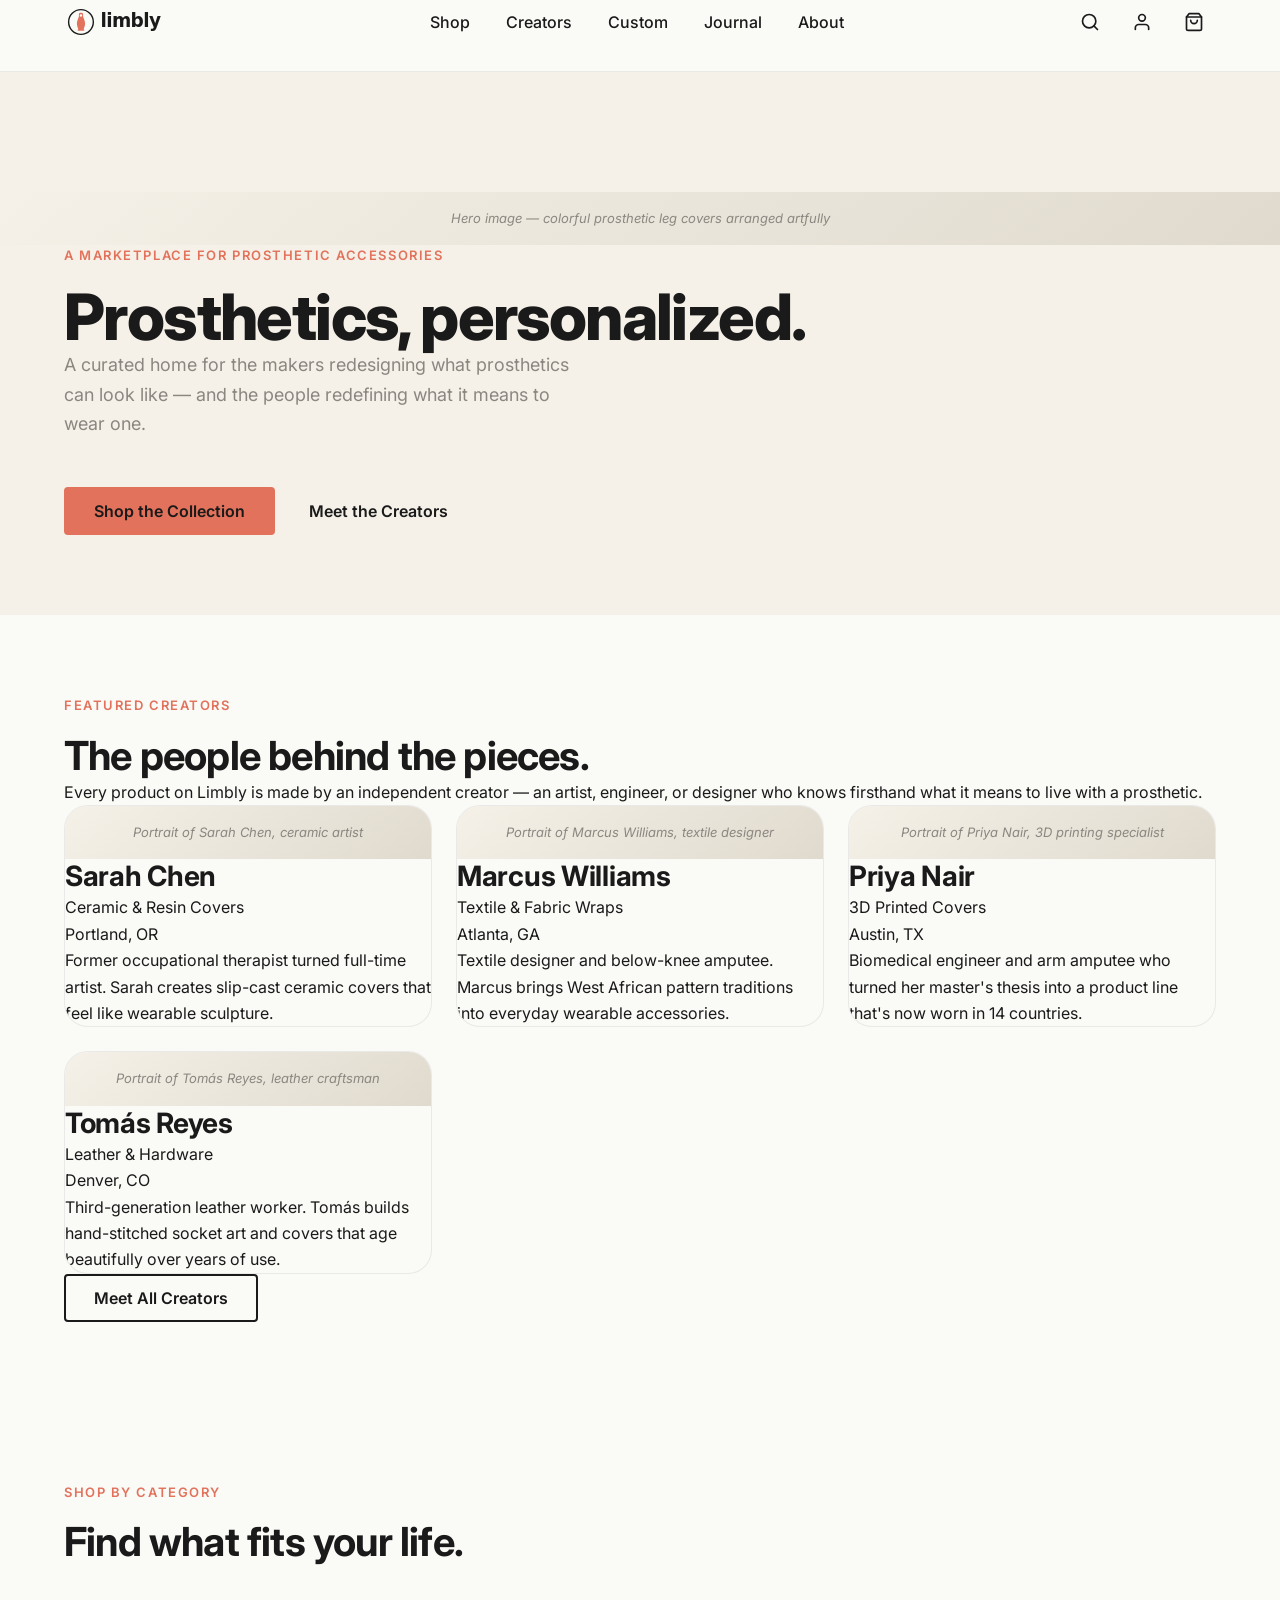
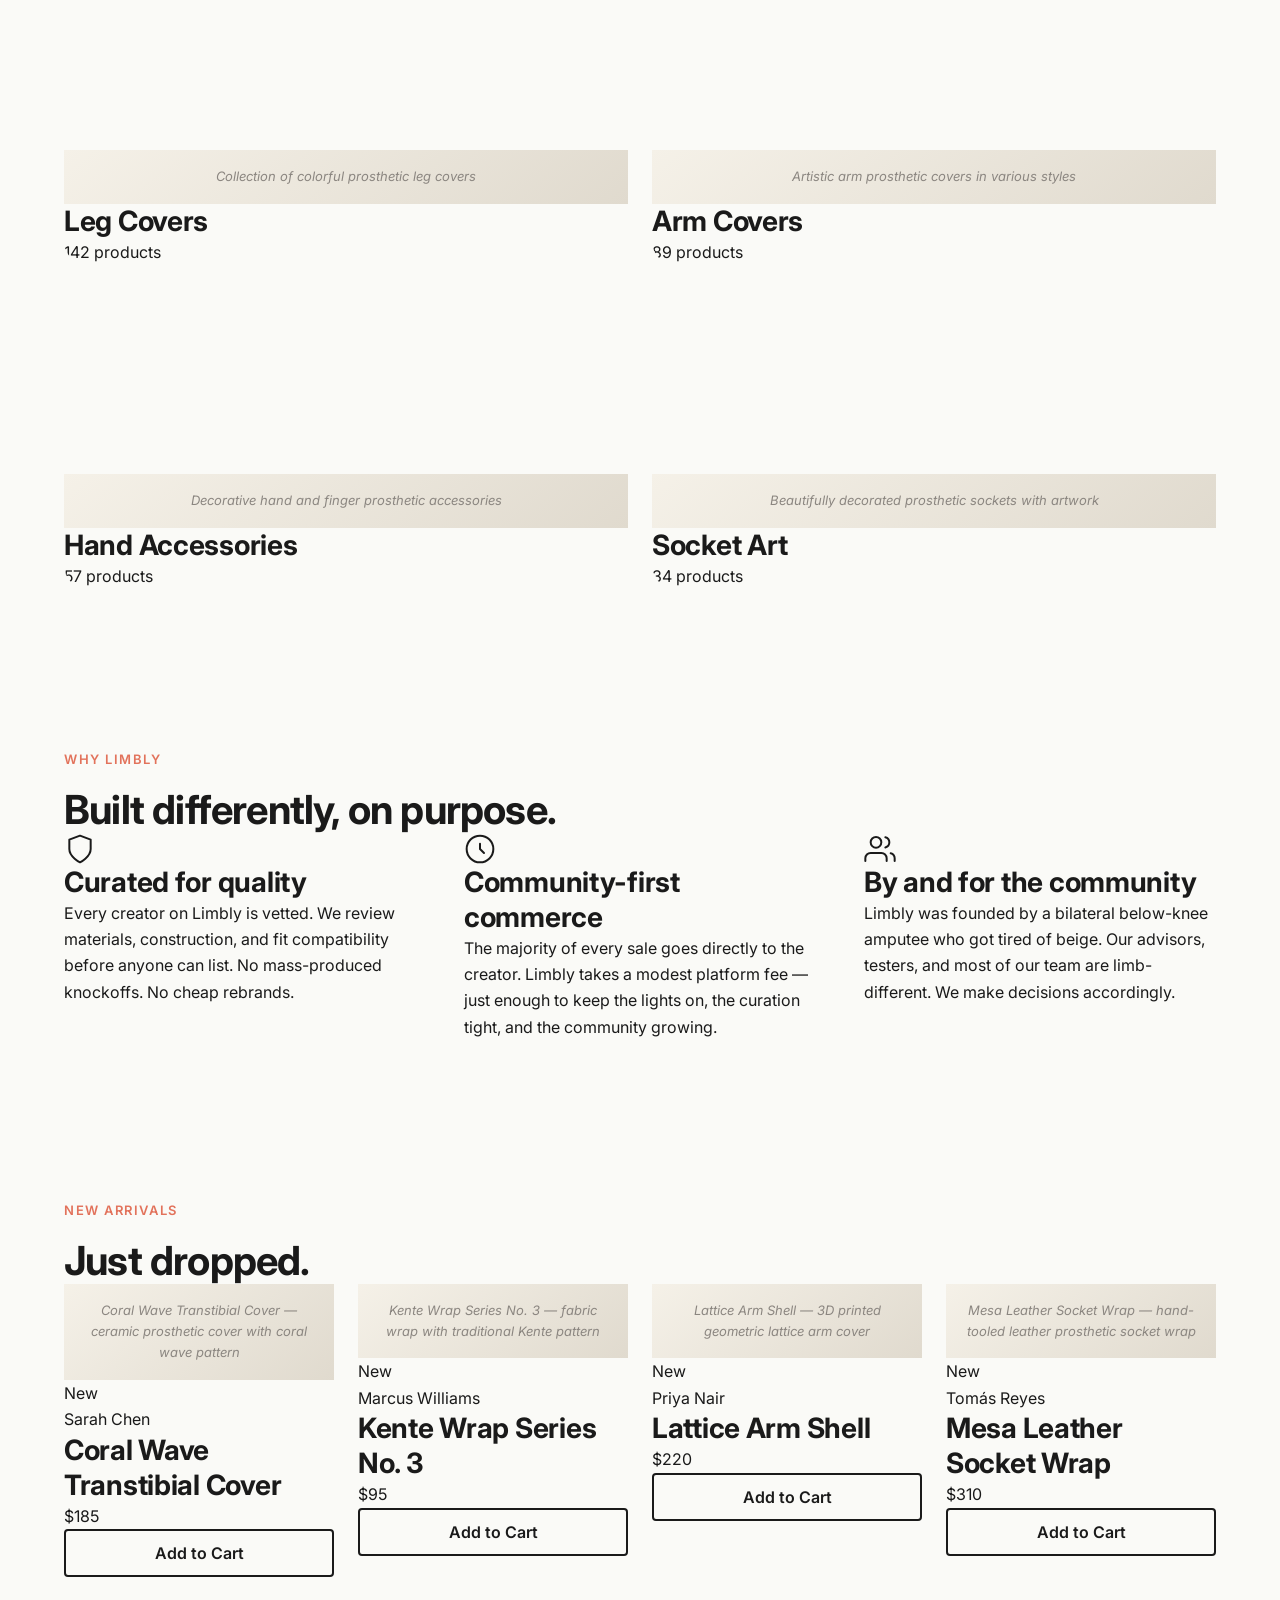
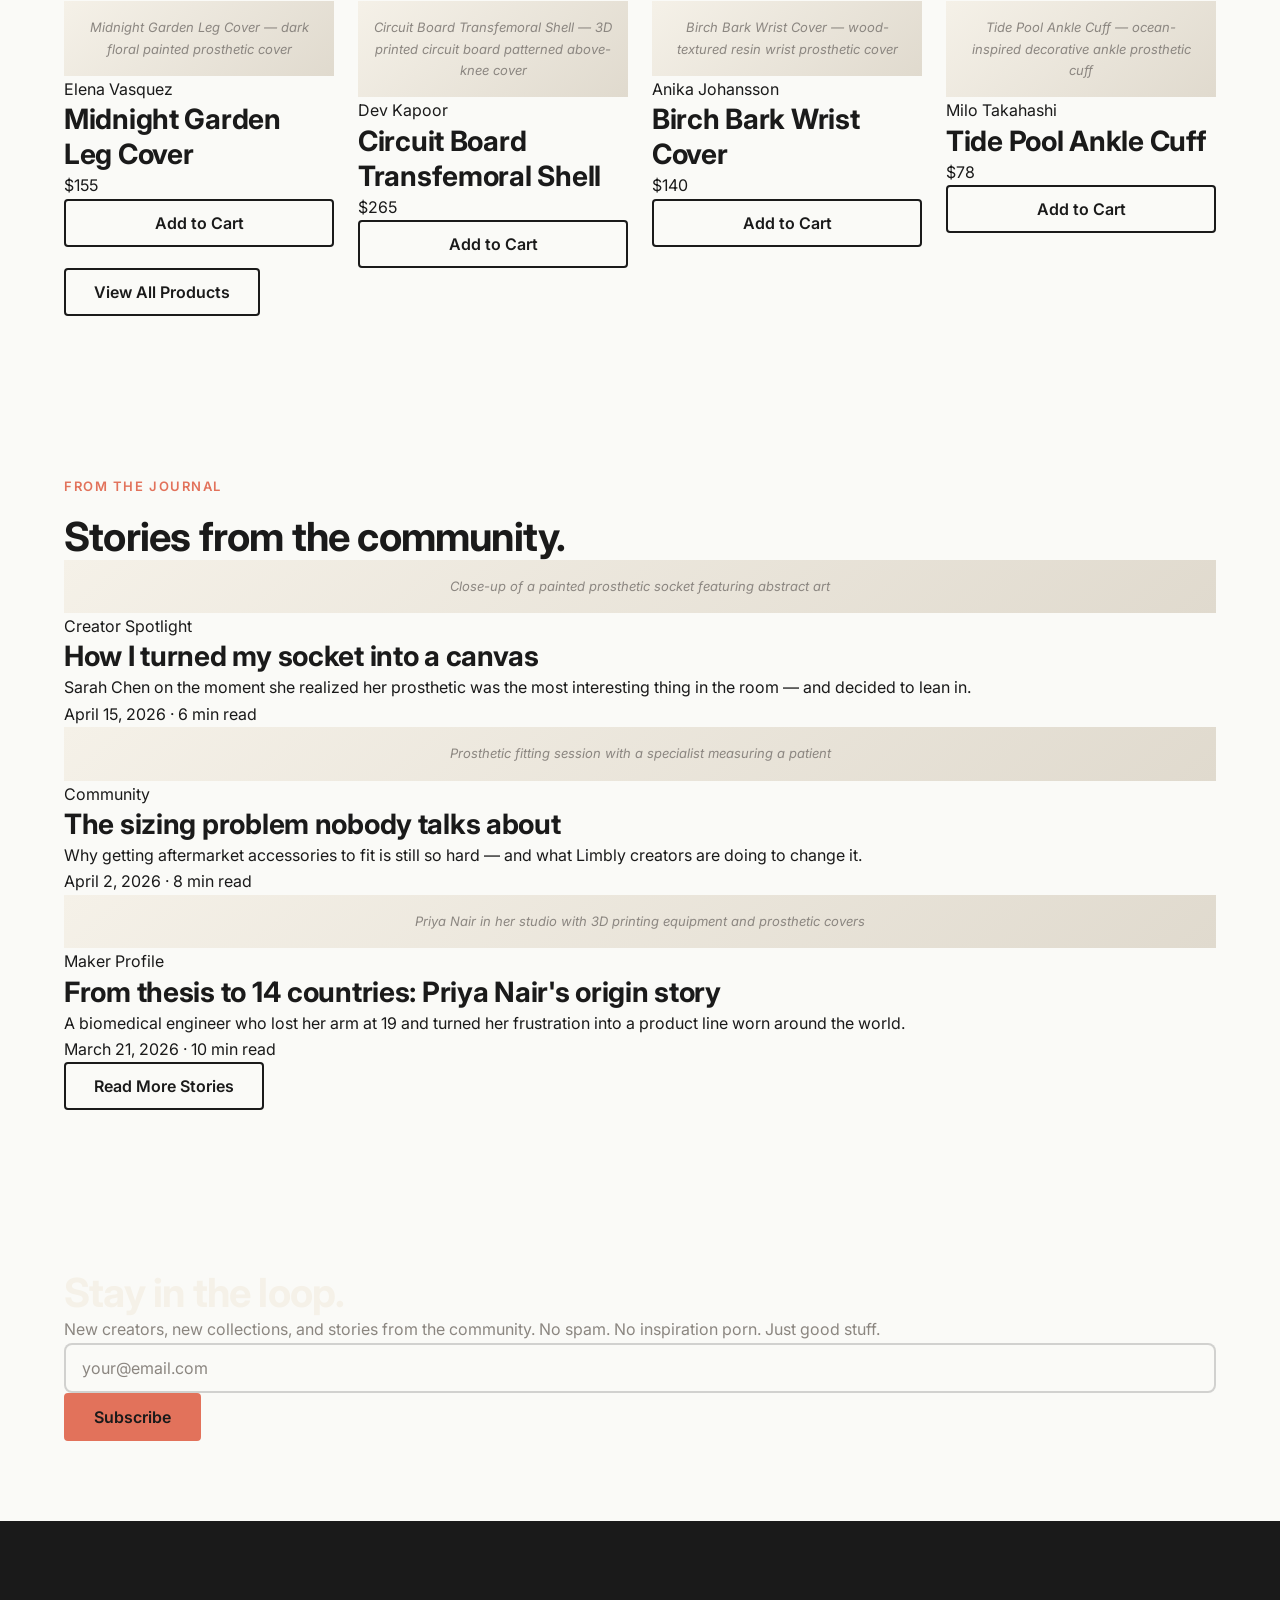
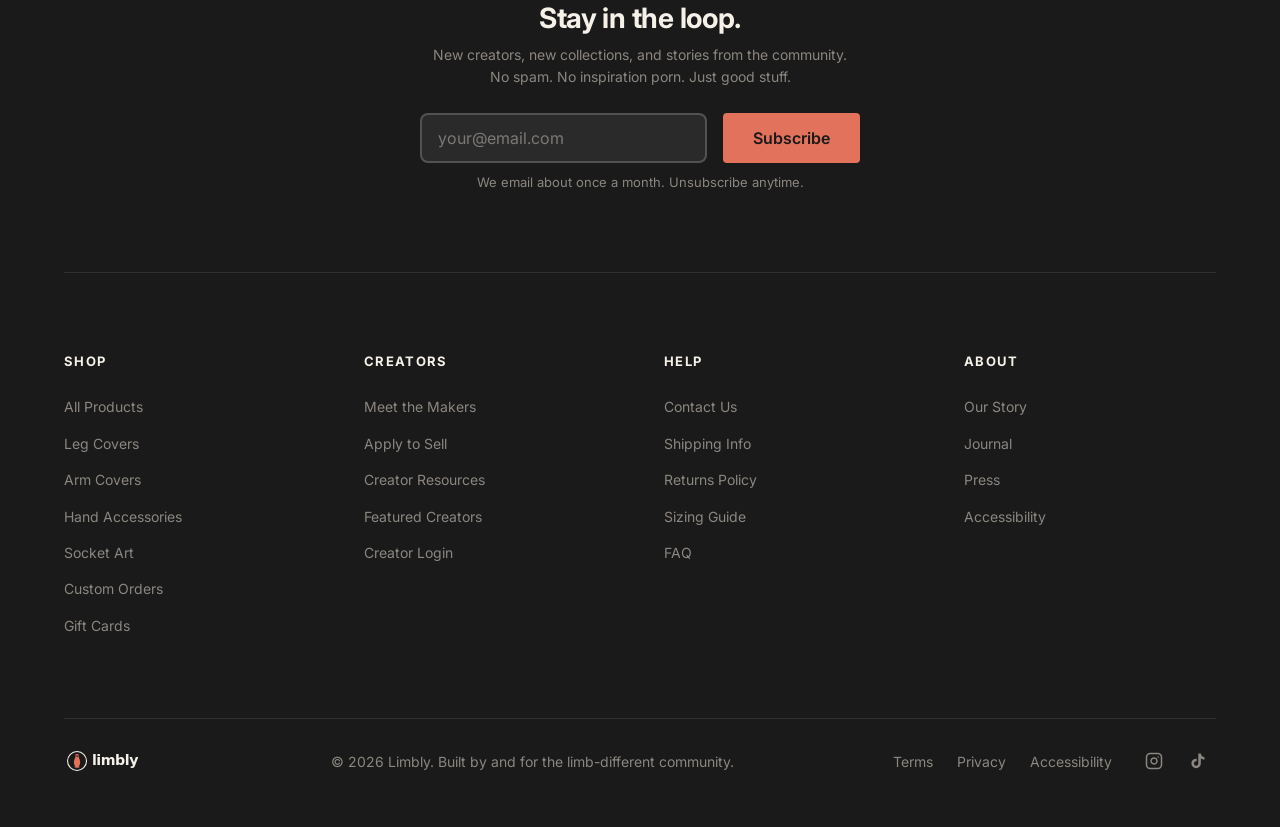
==== commit 1bc46ef1: "Fix asset paths and add SVG logos for GitHub Pages" ====
--- a/index.html
+++ b/index.html
@@ -9,11 +9,11 @@
   <meta property="og:description" content="A curated home for the makers redesigning what prosthetics can look like — and the people redefining what it means to wear one.">
   <meta property="og:type" content="website">
   <meta property="og:url" content="https://limbly.com/">
-  <meta property="og:image" content="../assets/og-home.jpg">
+  <meta property="og:image" content="assets/og-home.jpg">
   <link rel="preconnect" href="https://fonts.googleapis.com">
   <link rel="preconnect" href="https://fonts.gstatic.com" crossorigin>
   <link href="https://fonts.googleapis.com/css2?family=Inter:wght@400;500;600;700;800&display=swap" rel="stylesheet">
-  <link rel="stylesheet" href="../css/main.css">
+  <link rel="stylesheet" href="css/main.css">
 </head>
 <body>
 
@@ -23,7 +23,7 @@
   <div class="container">
     <div class="nav-inner">
       <a href="index.html" class="nav-logo" aria-label="Limbly — home">
-        <img src="../assets/logo_primary.svg" alt="Limbly" height="34">
+        <img src="assets/logo_primary.svg" alt="Limbly" height="34">
       </a>
       <ul class="nav-links" role="list">
         <li><a href="shop.html" class="nav-link">Shop</a></li>
@@ -526,7 +526,7 @@
     </div>
     <div class="footer-bottom">
       <a href="index.html" aria-label="Limbly — home">
-        <img src="../assets/logo_white.svg" alt="Limbly" class="footer-logo">
+        <img src="assets/logo_white.svg" alt="Limbly" class="footer-logo">
       </a>
       <p class="footer-copyright">© 2026 Limbly. Built by and for the limb-different community.</p>
       <div class="footer-bottom-right">
@@ -545,7 +545,7 @@
     </div>
   </div>
 </footer>
-<script src="../js/main.js"></script>
+<script src="js/main.js"></script>
 
 </body>
 </html>
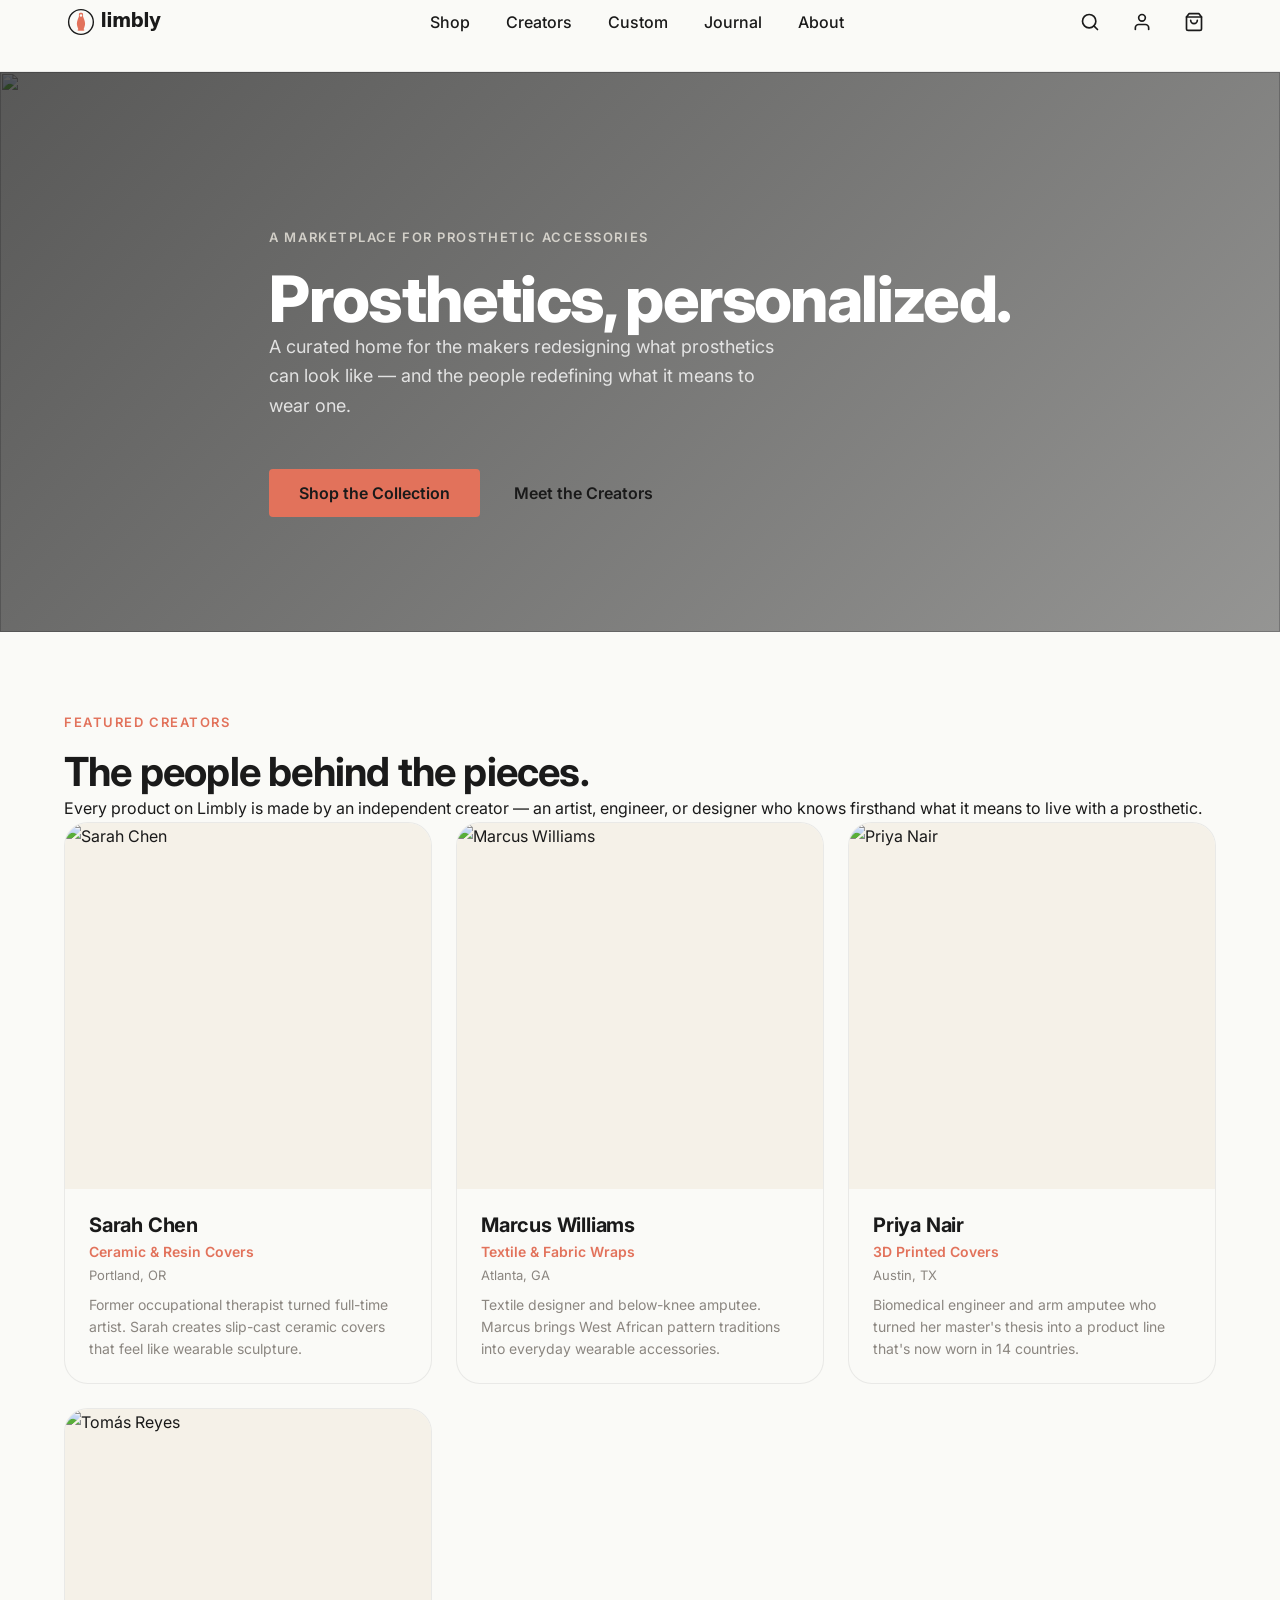
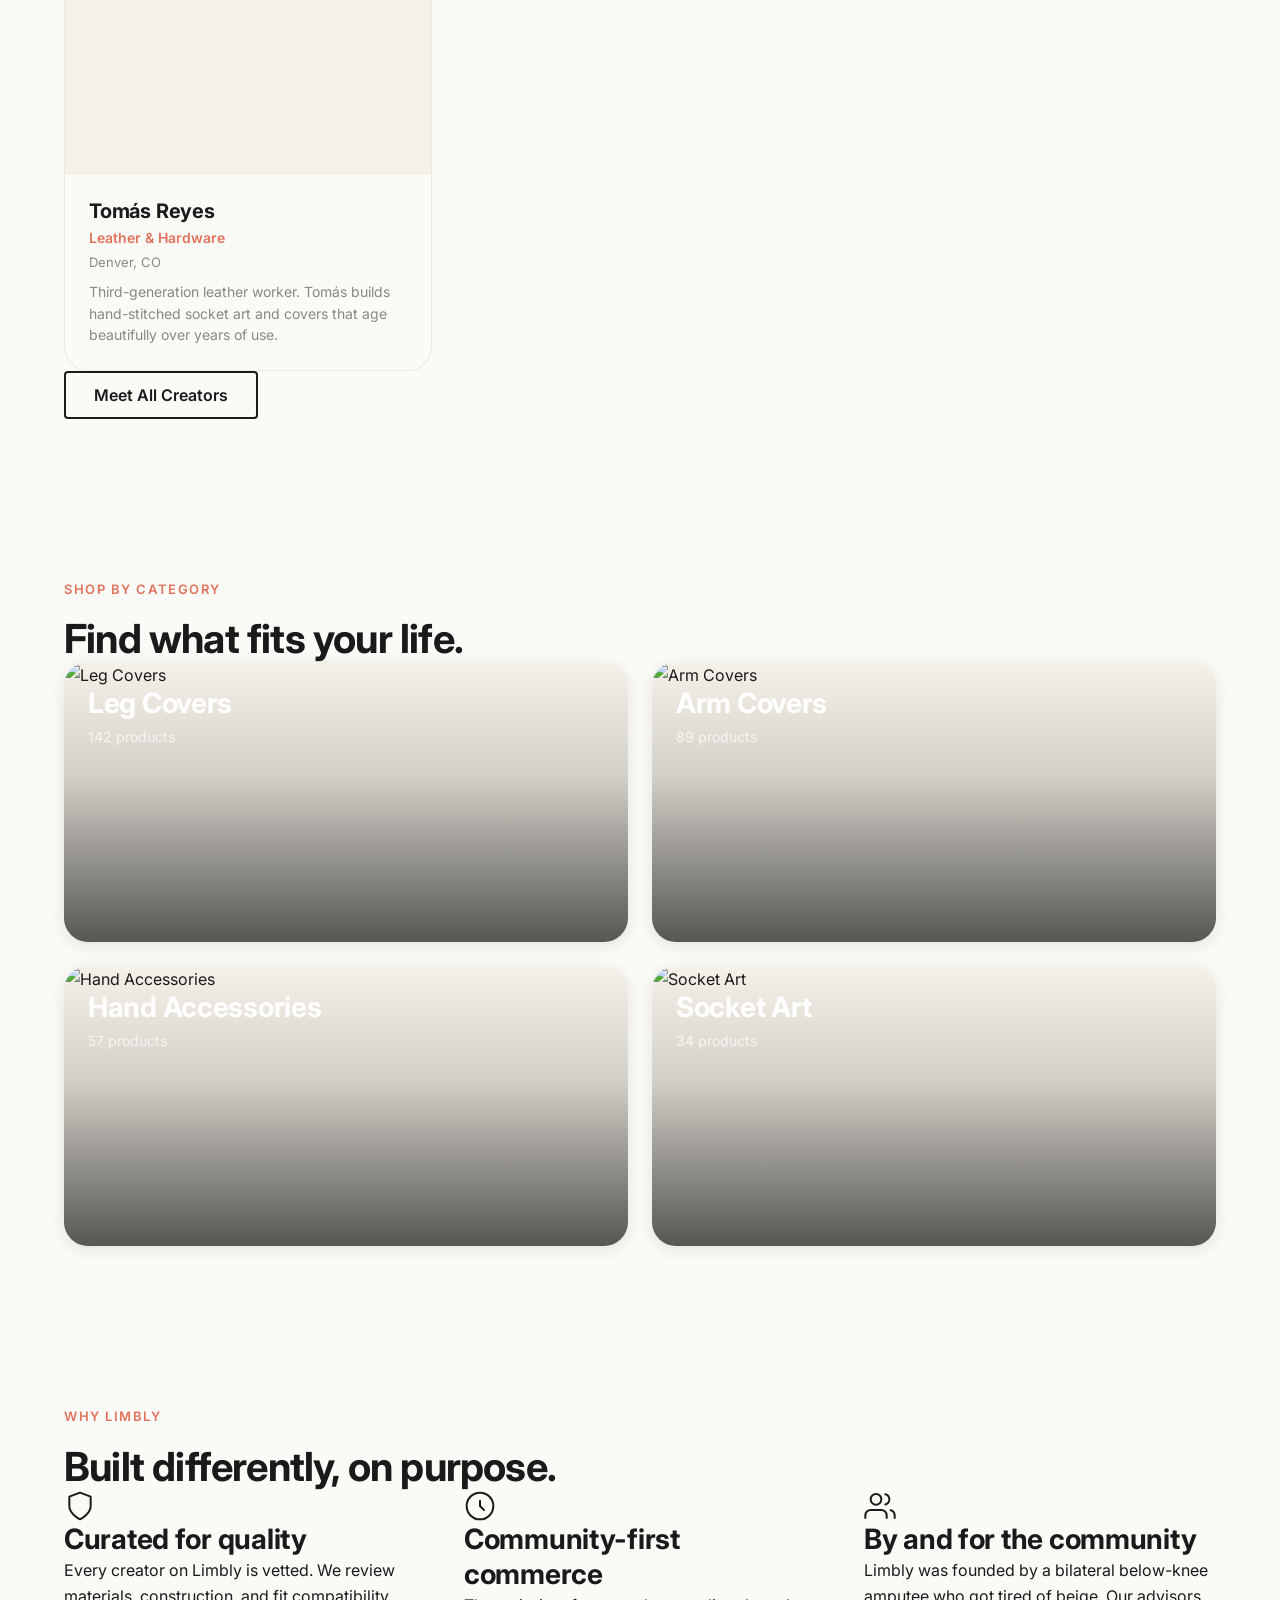
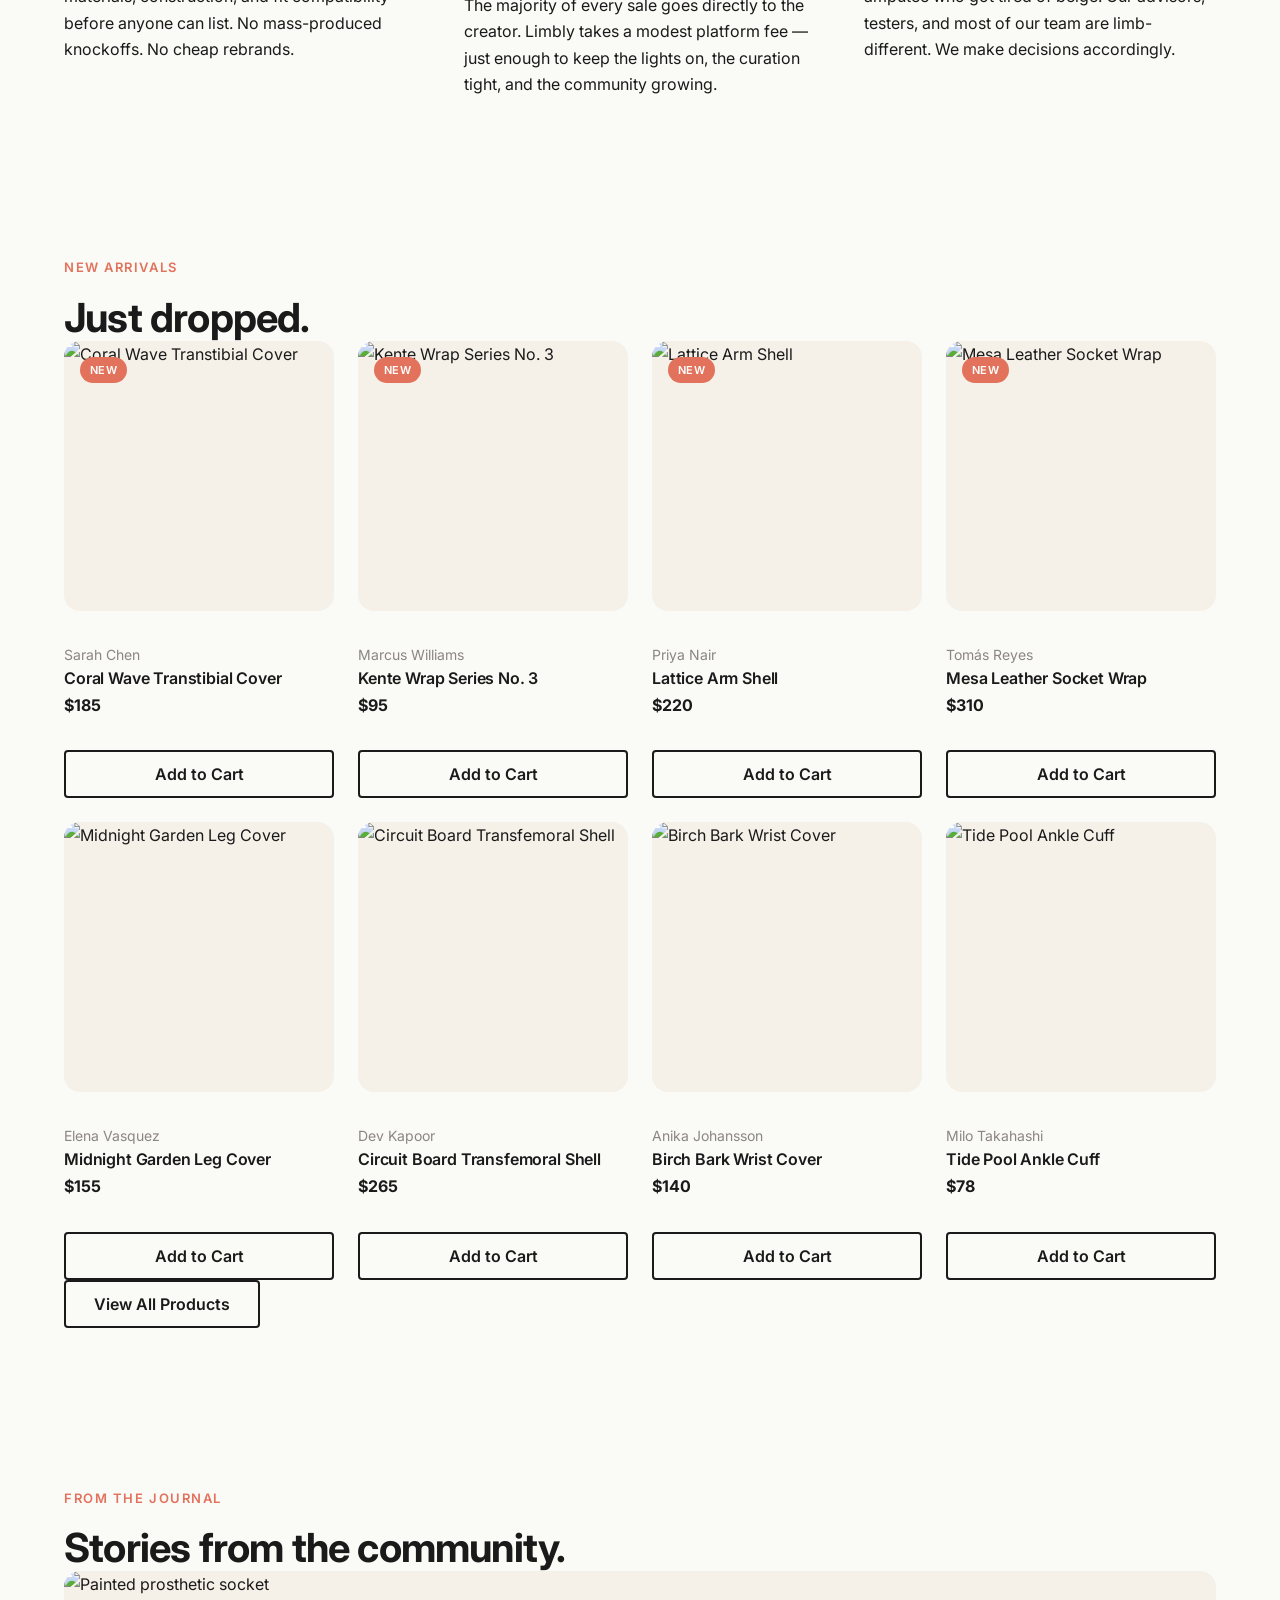
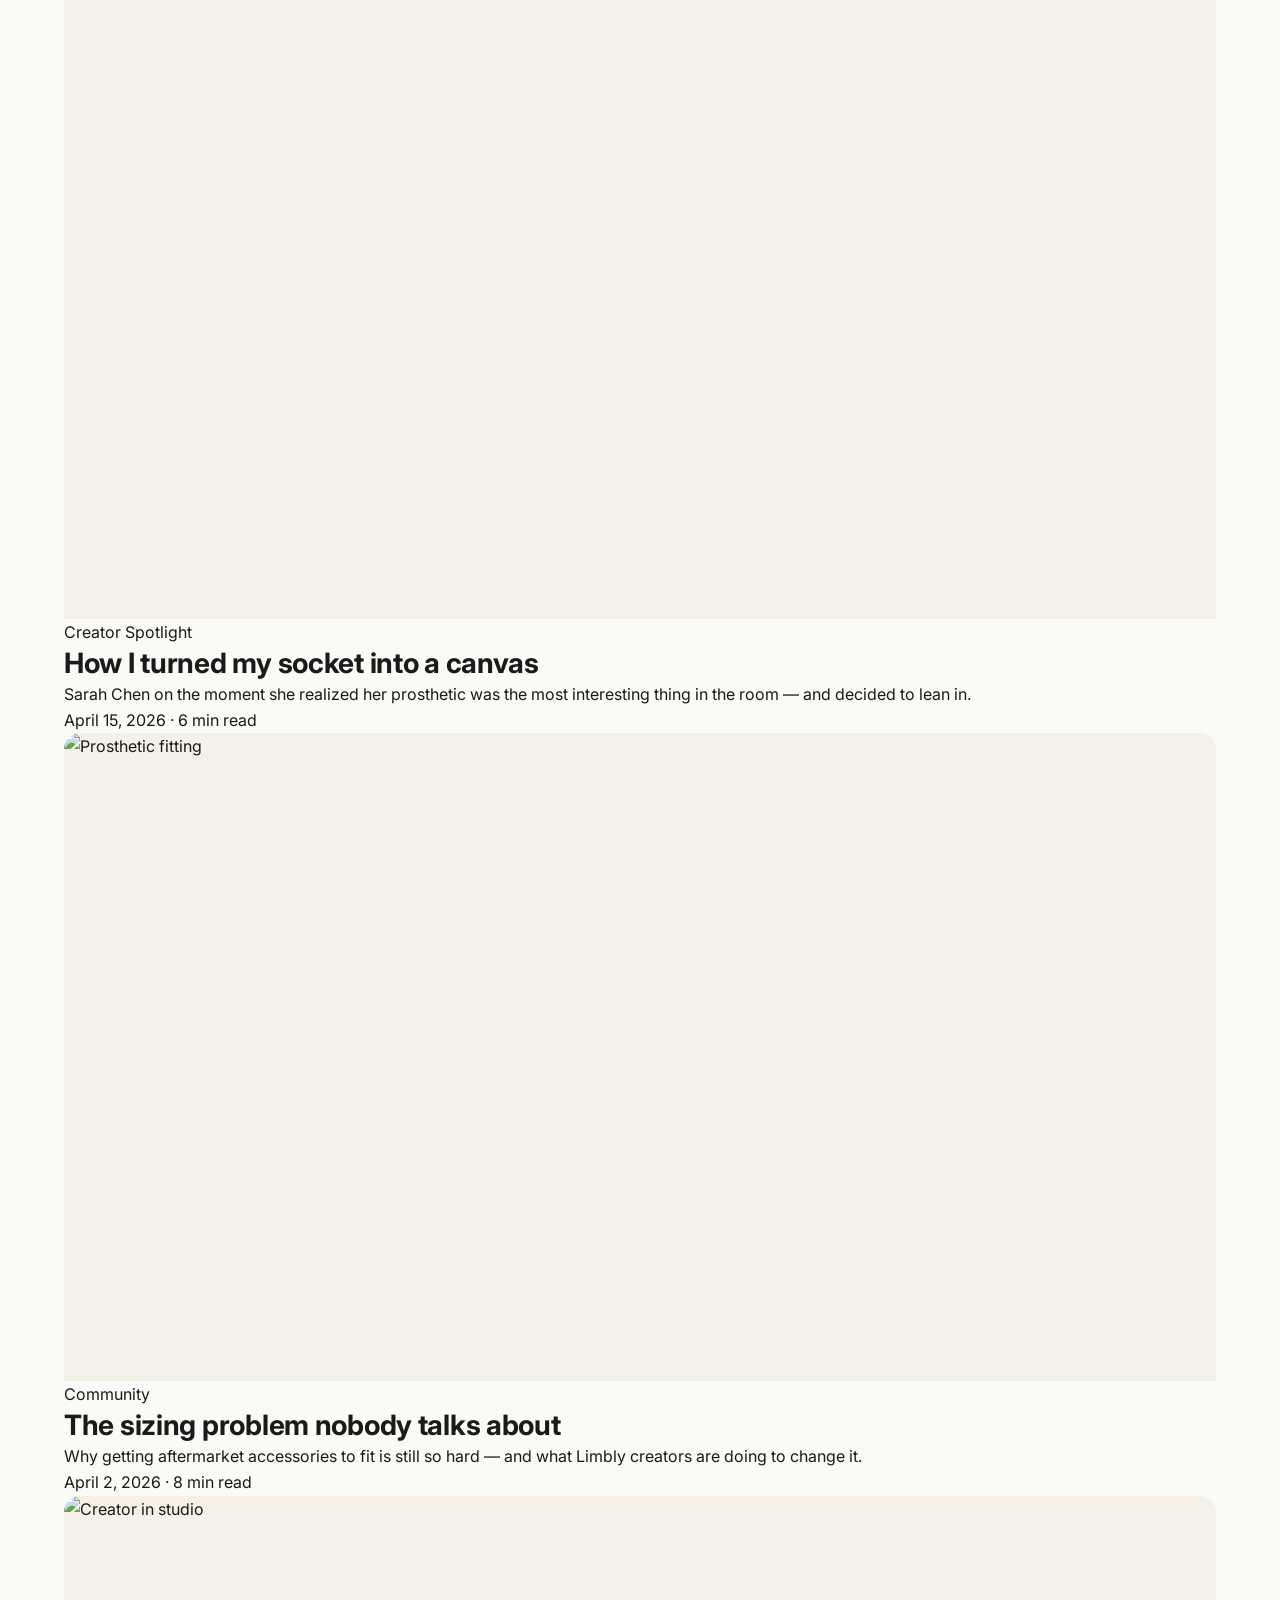
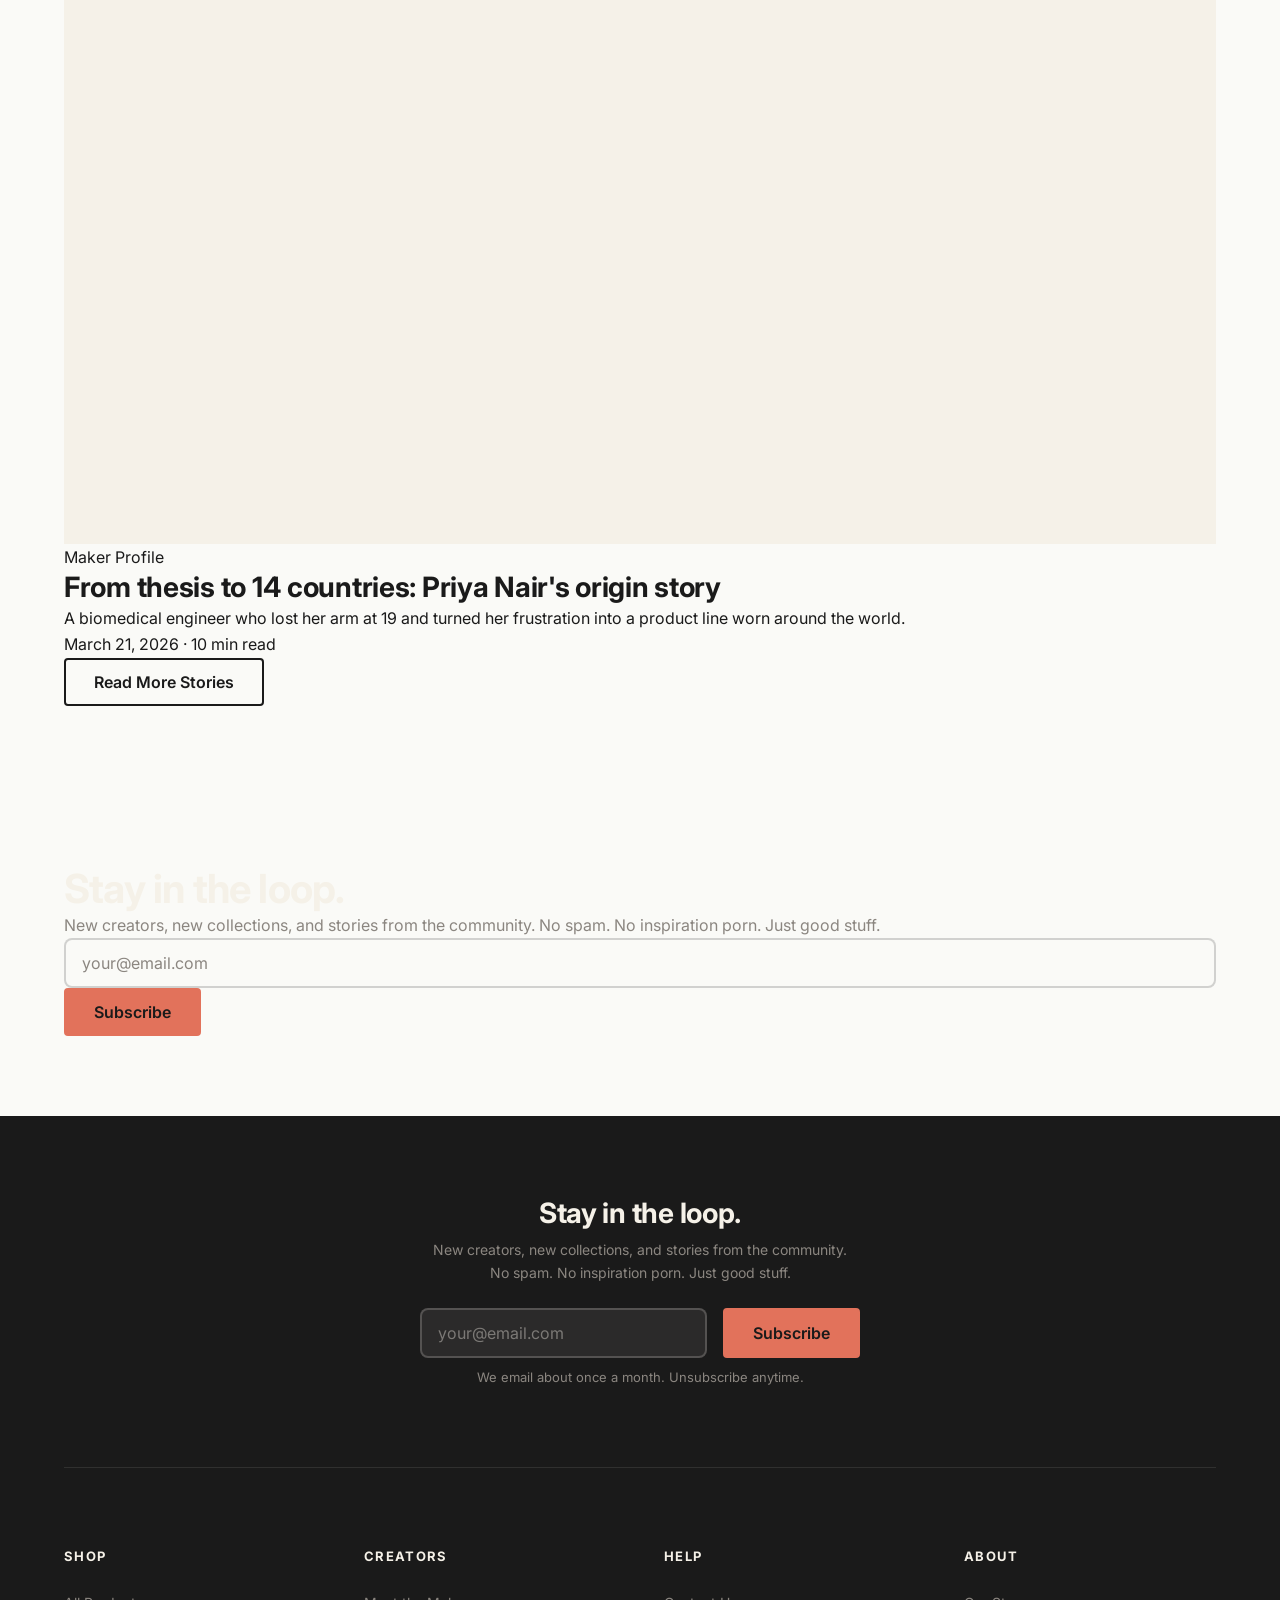
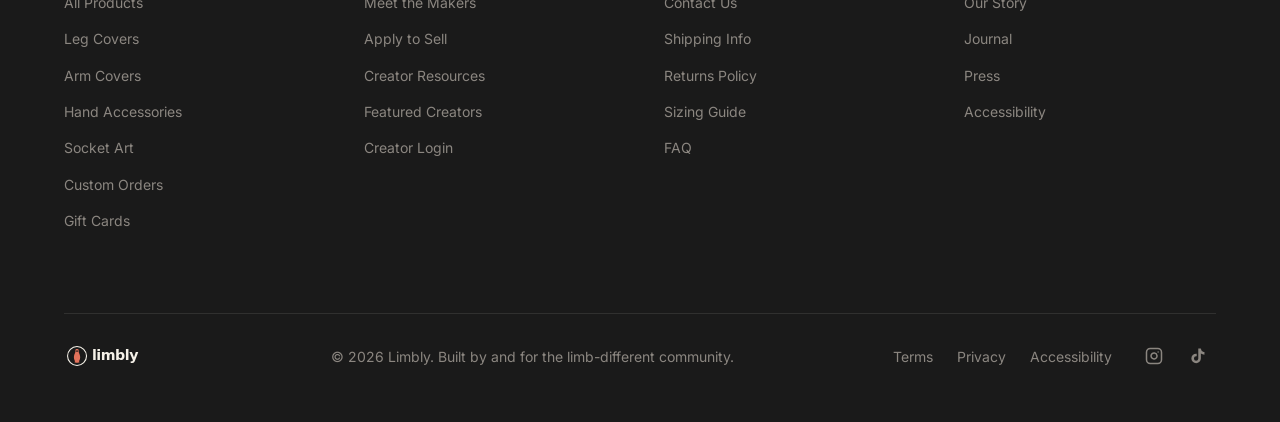
==== commit d3eab563: "Add real images, fix hero layout, upgrade card styles" ====
--- a/index.html
+++ b/index.html
@@ -72,7 +72,7 @@
   <!-- Hero -->
   <section class="hero" aria-labelledby="hero-heading">
     <div class="hero-bg">
-      <div class="img-placeholder img-placeholder--hero" aria-hidden="true">Hero image — colorful prosthetic leg covers arranged artfully</div>
+      <img src="https://picsum.photos/seed/limbly-hero-wide/1440/700" alt="" loading="lazy">
     </div>
     <div class="hero-overlay" aria-hidden="true"></div>
     <div class="container">
@@ -101,7 +101,7 @@
         <article class="creator-card" role="listitem">
           <a href="creator-profile.html" class="creator-card-link" aria-label="View Sarah Chen's creator profile">
             <div class="creator-card-img">
-              <div class="img-placeholder" aria-hidden="true">Portrait of Sarah Chen, ceramic artist</div>
+              <img src="https://picsum.photos/seed/portrait-sarah/600/600" alt="Sarah Chen" loading="lazy">
             </div>
             <div class="creator-card-body">
               <h3 class="creator-card-name">Sarah Chen</h3>
@@ -115,7 +115,7 @@
         <article class="creator-card" role="listitem">
           <a href="creator-profile.html" class="creator-card-link" aria-label="View Marcus Williams's creator profile">
             <div class="creator-card-img">
-              <div class="img-placeholder" aria-hidden="true">Portrait of Marcus Williams, textile designer</div>
+              <img src="https://picsum.photos/seed/portrait-marcus/600/600" alt="Marcus Williams" loading="lazy">
             </div>
             <div class="creator-card-body">
               <h3 class="creator-card-name">Marcus Williams</h3>
@@ -129,7 +129,7 @@
         <article class="creator-card" role="listitem">
           <a href="creator-profile.html" class="creator-card-link" aria-label="View Priya Nair's creator profile">
             <div class="creator-card-img">
-              <div class="img-placeholder" aria-hidden="true">Portrait of Priya Nair, 3D printing specialist</div>
+              <img src="https://picsum.photos/seed/portrait-priya/600/600" alt="Priya Nair" loading="lazy">
             </div>
             <div class="creator-card-body">
               <h3 class="creator-card-name">Priya Nair</h3>
@@ -143,7 +143,7 @@
         <article class="creator-card" role="listitem">
           <a href="creator-profile.html" class="creator-card-link" aria-label="View Tomás Reyes's creator profile">
             <div class="creator-card-img">
-              <div class="img-placeholder" aria-hidden="true">Portrait of Tomás Reyes, leather craftsman</div>
+              <img src="https://picsum.photos/seed/portrait-tomas/600/600" alt="Tomás Reyes" loading="lazy">
             </div>
             <div class="creator-card-body">
               <h3 class="creator-card-name">Tomás Reyes</h3>
@@ -173,7 +173,7 @@
         <article class="category-card" role="listitem">
           <a href="shop.html#leg-covers" class="category-card-link" aria-label="Shop Leg Covers">
             <div class="category-card-img">
-              <div class="img-placeholder" aria-hidden="true">Collection of colorful prosthetic leg covers</div>
+              <img src="https://picsum.photos/seed/texture-coral-art/800/600" alt="Leg Covers" loading="lazy">
             </div>
             <div class="category-card-body">
               <h3 class="category-card-title">Leg Covers</h3>
@@ -185,7 +185,7 @@
         <article class="category-card" role="listitem">
           <a href="shop.html#arm-covers" class="category-card-link" aria-label="Shop Arm Covers">
             <div class="category-card-img">
-              <div class="img-placeholder" aria-hidden="true">Artistic arm prosthetic covers in various styles</div>
+              <img src="https://picsum.photos/seed/texture-blue-waves/800/600" alt="Arm Covers" loading="lazy">
             </div>
             <div class="category-card-body">
               <h3 class="category-card-title">Arm Covers</h3>
@@ -197,7 +197,7 @@
         <article class="category-card" role="listitem">
           <a href="shop.html#hand-accessories" class="category-card-link" aria-label="Shop Hand Accessories">
             <div class="category-card-img">
-              <div class="img-placeholder" aria-hidden="true">Decorative hand and finger prosthetic accessories</div>
+              <img src="https://picsum.photos/seed/texture-gold-craft/800/600" alt="Hand Accessories" loading="lazy">
             </div>
             <div class="category-card-body">
               <h3 class="category-card-title">Hand Accessories</h3>
@@ -209,7 +209,7 @@
         <article class="category-card" role="listitem">
           <a href="shop.html#socket-art" class="category-card-link" aria-label="Shop Socket Art">
             <div class="category-card-img">
-              <div class="img-placeholder" aria-hidden="true">Beautifully decorated prosthetic sockets with artwork</div>
+              <img src="https://picsum.photos/seed/texture-paint-dark/800/600" alt="Socket Art" loading="lazy">
             </div>
             <div class="category-card-body">
               <h3 class="category-card-title">Socket Art</h3>
@@ -271,7 +271,7 @@
         <article class="product-card" role="listitem">
           <a href="product.html" class="product-card-link" aria-label="View Coral Wave Transtibial Cover by Sarah Chen">
             <div class="product-card-img">
-              <div class="img-placeholder" aria-hidden="true">Coral Wave Transtibial Cover — ceramic prosthetic cover with coral wave pattern</div>
+              <img src="https://picsum.photos/seed/product-coral-wave/600/600" alt="Coral Wave Transtibial Cover" loading="lazy">
               <span class="product-badge product-badge--new">New</span>
             </div>
             <div class="product-card-body">
@@ -286,7 +286,7 @@
         <article class="product-card" role="listitem">
           <a href="product.html" class="product-card-link" aria-label="View Kente Wrap Series No. 3 by Marcus Williams">
             <div class="product-card-img">
-              <div class="img-placeholder" aria-hidden="true">Kente Wrap Series No. 3 — fabric wrap with traditional Kente pattern</div>
+              <img src="https://picsum.photos/seed/product-kente-wrap/600/600" alt="Kente Wrap Series No. 3" loading="lazy">
               <span class="product-badge product-badge--new">New</span>
             </div>
             <div class="product-card-body">
@@ -301,7 +301,7 @@
         <article class="product-card" role="listitem">
           <a href="product.html" class="product-card-link" aria-label="View Lattice Arm Shell by Priya Nair">
             <div class="product-card-img">
-              <div class="img-placeholder" aria-hidden="true">Lattice Arm Shell — 3D printed geometric lattice arm cover</div>
+              <img src="https://picsum.photos/seed/product-lattice-arm/600/600" alt="Lattice Arm Shell" loading="lazy">
               <span class="product-badge product-badge--new">New</span>
             </div>
             <div class="product-card-body">
@@ -316,7 +316,7 @@
         <article class="product-card" role="listitem">
           <a href="product.html" class="product-card-link" aria-label="View Mesa Leather Socket Wrap by Tomás Reyes">
             <div class="product-card-img">
-              <div class="img-placeholder" aria-hidden="true">Mesa Leather Socket Wrap — hand-tooled leather prosthetic socket wrap</div>
+              <img src="https://picsum.photos/seed/product-mesa-leather/600/600" alt="Mesa Leather Socket Wrap" loading="lazy">
               <span class="product-badge product-badge--new">New</span>
             </div>
             <div class="product-card-body">
@@ -331,7 +331,7 @@
         <article class="product-card" role="listitem">
           <a href="product.html" class="product-card-link" aria-label="View Midnight Garden Leg Cover by Elena Vasquez">
             <div class="product-card-img">
-              <div class="img-placeholder" aria-hidden="true">Midnight Garden Leg Cover — dark floral painted prosthetic cover</div>
+              <img src="https://picsum.photos/seed/product-midnight/600/600" alt="Midnight Garden Leg Cover" loading="lazy">
             </div>
             <div class="product-card-body">
               <p class="product-card-creator">Elena Vasquez</p>
@@ -345,7 +345,7 @@
         <article class="product-card" role="listitem">
           <a href="product.html" class="product-card-link" aria-label="View Circuit Board Transfemoral Shell by Dev Kapoor">
             <div class="product-card-img">
-              <div class="img-placeholder" aria-hidden="true">Circuit Board Transfemoral Shell — 3D printed circuit board patterned above-knee cover</div>
+              <img src="https://picsum.photos/seed/product-circuit/600/600" alt="Circuit Board Transfemoral Shell" loading="lazy">
             </div>
             <div class="product-card-body">
               <p class="product-card-creator">Dev Kapoor</p>
@@ -359,7 +359,7 @@
         <article class="product-card" role="listitem">
           <a href="product.html" class="product-card-link" aria-label="View Birch Bark Wrist Cover by Anika Johansson">
             <div class="product-card-img">
-              <div class="img-placeholder" aria-hidden="true">Birch Bark Wrist Cover — wood-textured resin wrist prosthetic cover</div>
+              <img src="https://picsum.photos/seed/product-birch/600/600" alt="Birch Bark Wrist Cover" loading="lazy">
             </div>
             <div class="product-card-body">
               <p class="product-card-creator">Anika Johansson</p>
@@ -373,7 +373,7 @@
         <article class="product-card" role="listitem">
           <a href="product.html" class="product-card-link" aria-label="View Tide Pool Ankle Cuff by Milo Takahashi">
             <div class="product-card-img">
-              <div class="img-placeholder" aria-hidden="true">Tide Pool Ankle Cuff — ocean-inspired decorative ankle prosthetic cuff</div>
+              <img src="https://picsum.photos/seed/product-tidepool/600/600" alt="Tide Pool Ankle Cuff" loading="lazy">
             </div>
             <div class="product-card-body">
               <p class="product-card-creator">Milo Takahashi</p>
@@ -403,7 +403,7 @@
         <article class="journal-card" role="listitem">
           <a href="#" class="journal-card-link" aria-label="Read: How I turned my socket into a canvas">
             <div class="journal-card-img">
-              <div class="img-placeholder" aria-hidden="true">Close-up of a painted prosthetic socket featuring abstract art</div>
+              <img src="https://picsum.photos/seed/journal-socket-art/800/500" alt="Painted prosthetic socket" loading="lazy">
             </div>
             <div class="journal-card-body">
               <p class="journal-card-category">Creator Spotlight</p>
@@ -417,7 +417,7 @@
         <article class="journal-card" role="listitem">
           <a href="#" class="journal-card-link" aria-label="Read: The sizing problem nobody talks about">
             <div class="journal-card-img">
-              <div class="img-placeholder" aria-hidden="true">Prosthetic fitting session with a specialist measuring a patient</div>
+              <img src="https://picsum.photos/seed/journal-fitting/800/500" alt="Prosthetic fitting" loading="lazy">
             </div>
             <div class="journal-card-body">
               <p class="journal-card-category">Community</p>
@@ -431,7 +431,7 @@
         <article class="journal-card" role="listitem">
           <a href="#" class="journal-card-link" aria-label="Read: From thesis to 14 countries: Priya Nair's origin story">
             <div class="journal-card-img">
-              <div class="img-placeholder" aria-hidden="true">Priya Nair in her studio with 3D printing equipment and prosthetic covers</div>
+              <img src="https://picsum.photos/seed/journal-studio/800/500" alt="Creator in studio" loading="lazy">
             </div>
             <div class="journal-card-body">
               <p class="journal-card-category">Maker Profile</p>
--- a/css/main.css
+++ b/css/main.css
@@ -339,9 +339,37 @@
    HERO
    ============================================================ */
 .hero {
-  background: var(--c-cream);
+  position: relative;
+  overflow: hidden;
   padding: var(--sp-8) 0 var(--sp-7);
-}
+  min-height: 560px;
+  display: flex;
+  align-items: center;
+}
+.hero-bg {
+  position: absolute;
+  inset: 0;
+  z-index: 0;
+}
+.hero-bg img {
+  width: 100%;
+  height: 100%;
+  object-fit: cover;
+  display: block;
+}
+.hero-overlay {
+  position: absolute;
+  inset: 0;
+  background: linear-gradient(135deg, rgba(26,26,26,0.72) 0%, rgba(26,26,26,0.45) 100%);
+  z-index: 1;
+}
+.hero .container {
+  position: relative;
+  z-index: 2;
+}
+.hero .hero-content .eyebrow { color: rgba(245,241,232,0.75); }
+.hero .hero-heading { color: #fff; }
+.hero .hero-body { color: rgba(255,255,255,0.80); }
 .hero-split {
   display: grid;
   grid-template-columns: 1fr 1fr;
@@ -384,8 +412,62 @@
 }
 
 /* ============================================================
-   IMAGE PLACEHOLDERS
-   ============================================================ */
+   CARD IMAGES — real img tags filling their containers
+   ============================================================ */
+
+/* Container sizing */
+.product-card-img {
+  aspect-ratio: 1;
+  border-radius: var(--r-lg);
+  overflow: hidden;
+  position: relative;
+  margin-bottom: var(--sp-2);
+  background: var(--c-cream);
+}
+.creator-card-img {
+  aspect-ratio: 1;
+  border-radius: var(--r-lg) var(--r-lg) 0 0;
+  overflow: hidden;
+  background: var(--c-cream);
+}
+.category-card-img {
+  aspect-ratio: 4/3;
+  border-radius: var(--r-lg) var(--r-lg) 0 0;
+  overflow: hidden;
+  background: var(--c-cream);
+}
+.journal-card-img {
+  aspect-ratio: 16/9;
+  border-radius: var(--r-lg) var(--r-lg) 0 0;
+  overflow: hidden;
+  background: var(--c-cream);
+}
+
+/* All card imgs fill their container */
+.product-card-img img,
+.creator-card-img img,
+.category-card-img img,
+.journal-card-img img,
+.creator-card__banner img,
+.creator-banner img,
+.about-img img,
+.profile-banner img {
+  width: 100%;
+  height: 100%;
+  object-fit: cover;
+  display: block;
+  transition: transform 0.4s ease;
+}
+
+/* Subtle zoom on hover */
+.product-card:hover .product-card-img img,
+.creator-card:hover .creator-card-img img,
+.category-card:hover .category-card-img img,
+.journal-card:hover .journal-card-img img {
+  transform: scale(1.04);
+}
+
+/* Keep placeholder as fallback if any remain */
 .img-placeholder {
   background: linear-gradient(140deg, var(--c-cream) 0%, #e0dace 100%);
   display: flex;
@@ -467,6 +549,23 @@
 }
 @media (max-width: 900px) { .creator-grid { grid-template-columns: repeat(2, 1fr); } }
 @media (max-width: 540px) { .creator-grid { grid-template-columns: 1fr; } }
+
+/* Dash-variant class names used in HTML */
+.creator-card-body { padding: var(--sp-3); }
+.creator-card-name { font-size: var(--t-h4); font-weight: 700; margin-bottom: 2px; }
+.creator-card-specialty { font-size: var(--t-sm); color: var(--c-coral); font-weight: 600; margin-bottom: 2px; }
+.creator-card-location { font-size: var(--t-xs); color: var(--c-warm-gray); margin-bottom: var(--sp-1); }
+.creator-card-bio { font-size: var(--t-sm); color: var(--c-warm-gray); line-height: 1.55; display: -webkit-box; -webkit-line-clamp: 3; -webkit-box-orient: vertical; overflow: hidden; }
+.product-card-body { padding: var(--sp-2) 0; }
+.product-card-creator { font-size: var(--t-sm); color: var(--c-warm-gray); margin-bottom: 2px; }
+.product-card-name { font-size: var(--t-body); font-weight: 600; margin-bottom: 4px; }
+.product-card-price { font-size: var(--t-body); font-weight: 700; color: var(--c-black); }
+.product-badge { position: absolute; top: var(--sp-2); left: var(--sp-2); padding: 4px 10px; border-radius: var(--r-full); font-size: 11px; font-weight: 600; letter-spacing: 0.03em; text-transform: uppercase; }
+.product-badge--new { background: var(--c-coral); color: #fff; }
+.product-card-cta { width: 100%; margin-top: var(--sp-2); }
+.product-card-link { text-decoration: none; color: inherit; display: block; }
+.creator-card-link { text-decoration: none; color: inherit; display: block; }
+.category-card-link { text-decoration: none; color: inherit; display: block; height: 100%; }
 
 .creator-card {
   border-radius: var(--r-xl);
@@ -553,32 +652,51 @@
 .category-card {
   border-radius: var(--r-xl);
   overflow: hidden;
-  min-height: 300px;
+  min-height: 280px;
   display: flex;
   flex-direction: column;
   justify-content: flex-end;
   position: relative;
-  transition: transform var(--t-base);
-}
-.category-card:hover { transform: translateY(-4px); }
-.category-card__bg {
+  transition: transform var(--t-base), box-shadow var(--t-base);
+  box-shadow: var(--shadow-md);
+}
+.category-card:hover { transform: translateY(-4px); box-shadow: var(--shadow-lg); }
+
+/* Image fills entire card */
+.category-card .category-card-img {
   position: absolute;
   inset: 0;
-  background: linear-gradient(150deg, var(--c-cream) 0%, #ddd8cd 100%);
-  display: flex;
-  align-items: center;
-  justify-content: center;
-  font-size: var(--t-sm);
-  color: var(--c-warm-gray);
-  font-style: italic;
-}
-.category-card__content {
+  aspect-ratio: unset;
+  border-radius: 0;
+}
+.category-card .category-card-img img {
+  width: 100%;
+  height: 100%;
+  object-fit: cover;
+  display: block;
+  transition: transform 0.4s ease;
+}
+.category-card:hover .category-card-img img { transform: scale(1.05); }
+
+/* Dark gradient overlay */
+.category-card .category-card-img::after {
+  content: '';
+  position: absolute;
+  inset: 0;
+  background: linear-gradient(to top, rgba(26,26,26,0.72) 0%, rgba(26,26,26,0.15) 60%, transparent 100%);
+}
+
+/* Text overlay at bottom */
+.category-card-body {
   position: relative;
   z-index: 1;
   padding: var(--sp-3);
-  background: linear-gradient(to top, rgba(26,26,26,0.72) 0%, transparent 100%);
-  color: var(--c-soft-white);
-}
+  color: #fff;
+}
+.category-card-title { font-size: var(--t-h3); font-weight: 700; color: #fff; margin-bottom: 4px; }
+.category-card-count { font-size: var(--t-sm); color: rgba(255,255,255,0.75); margin: 0; }
+
+/* Legacy BEM names */
 .category-card__title { font-size: var(--t-h3); font-weight: 700; margin-bottom: 6px; }
 .category-card__desc  { font-size: var(--t-sm); opacity: 0.85; line-height: 1.5; margin-bottom: var(--sp-2); }
 .category-card__link  { font-size: var(--t-sm); font-weight: 600; color: var(--c-coral); }
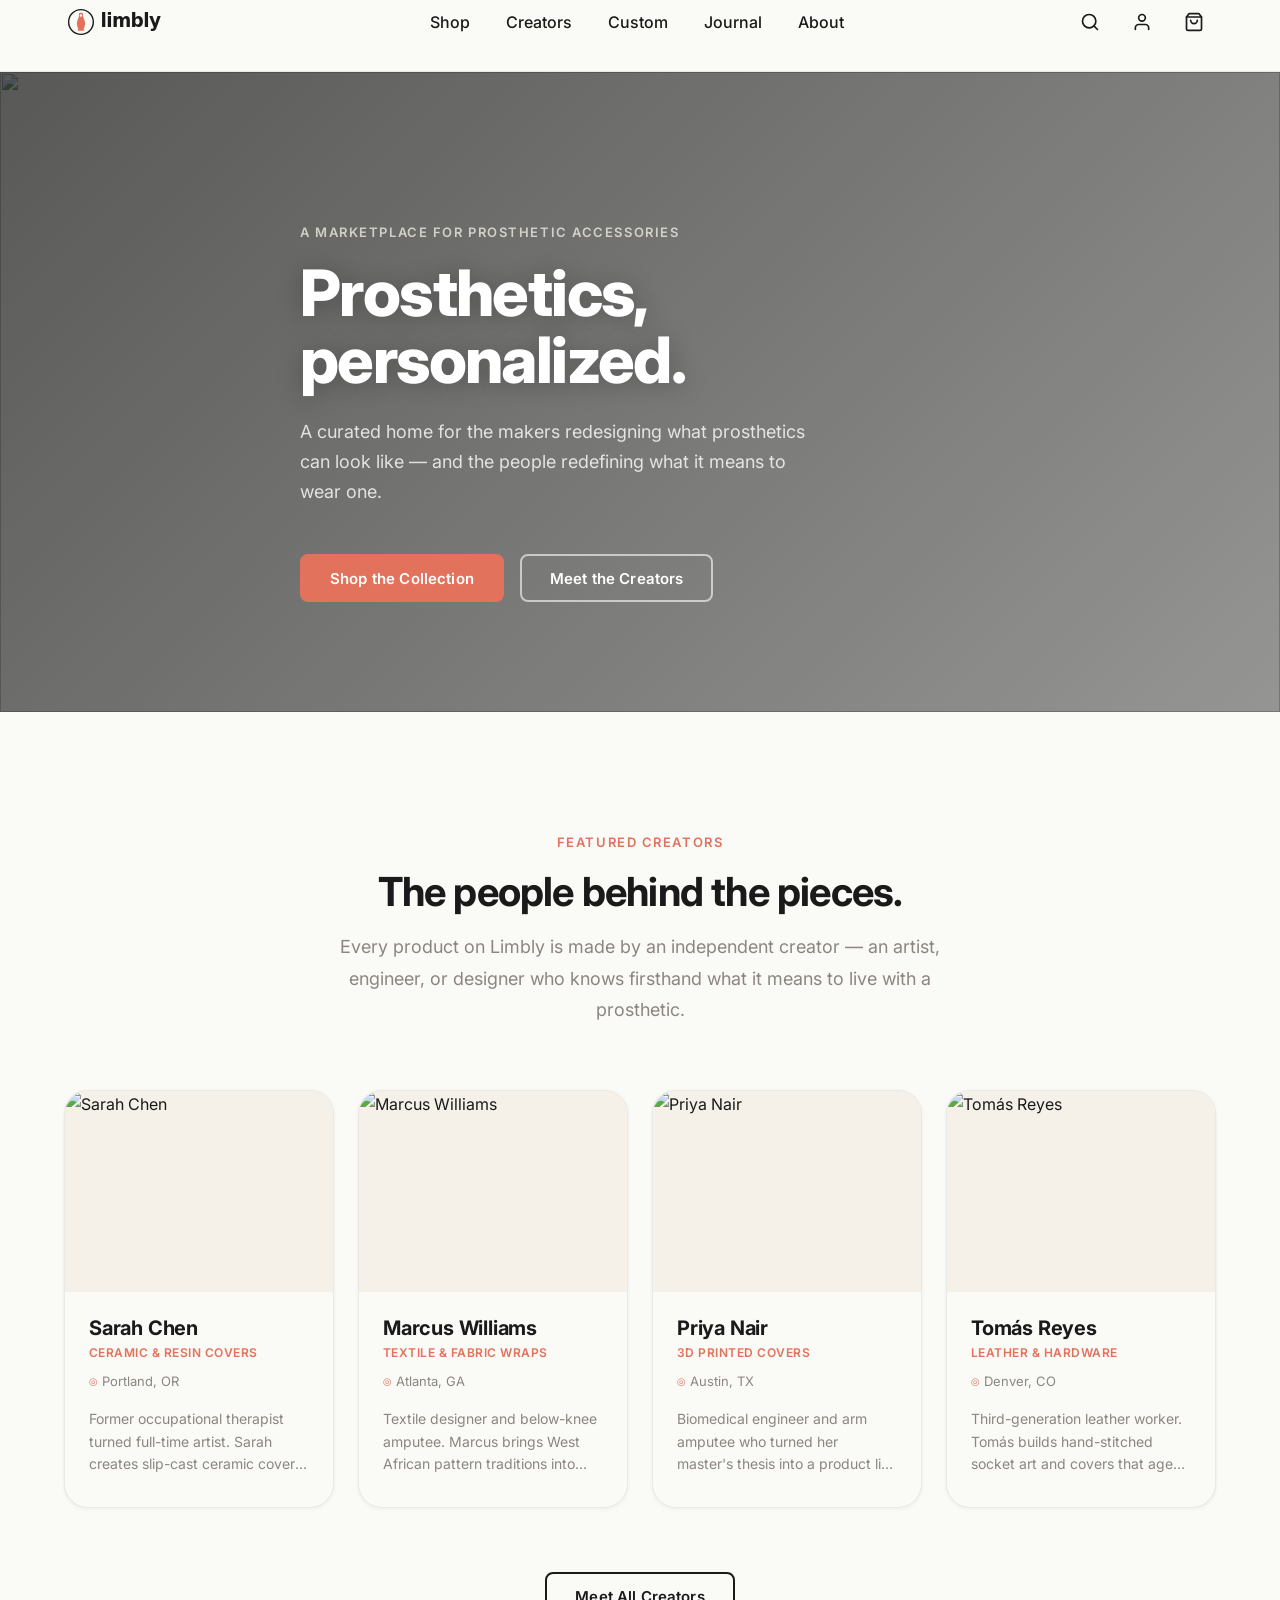
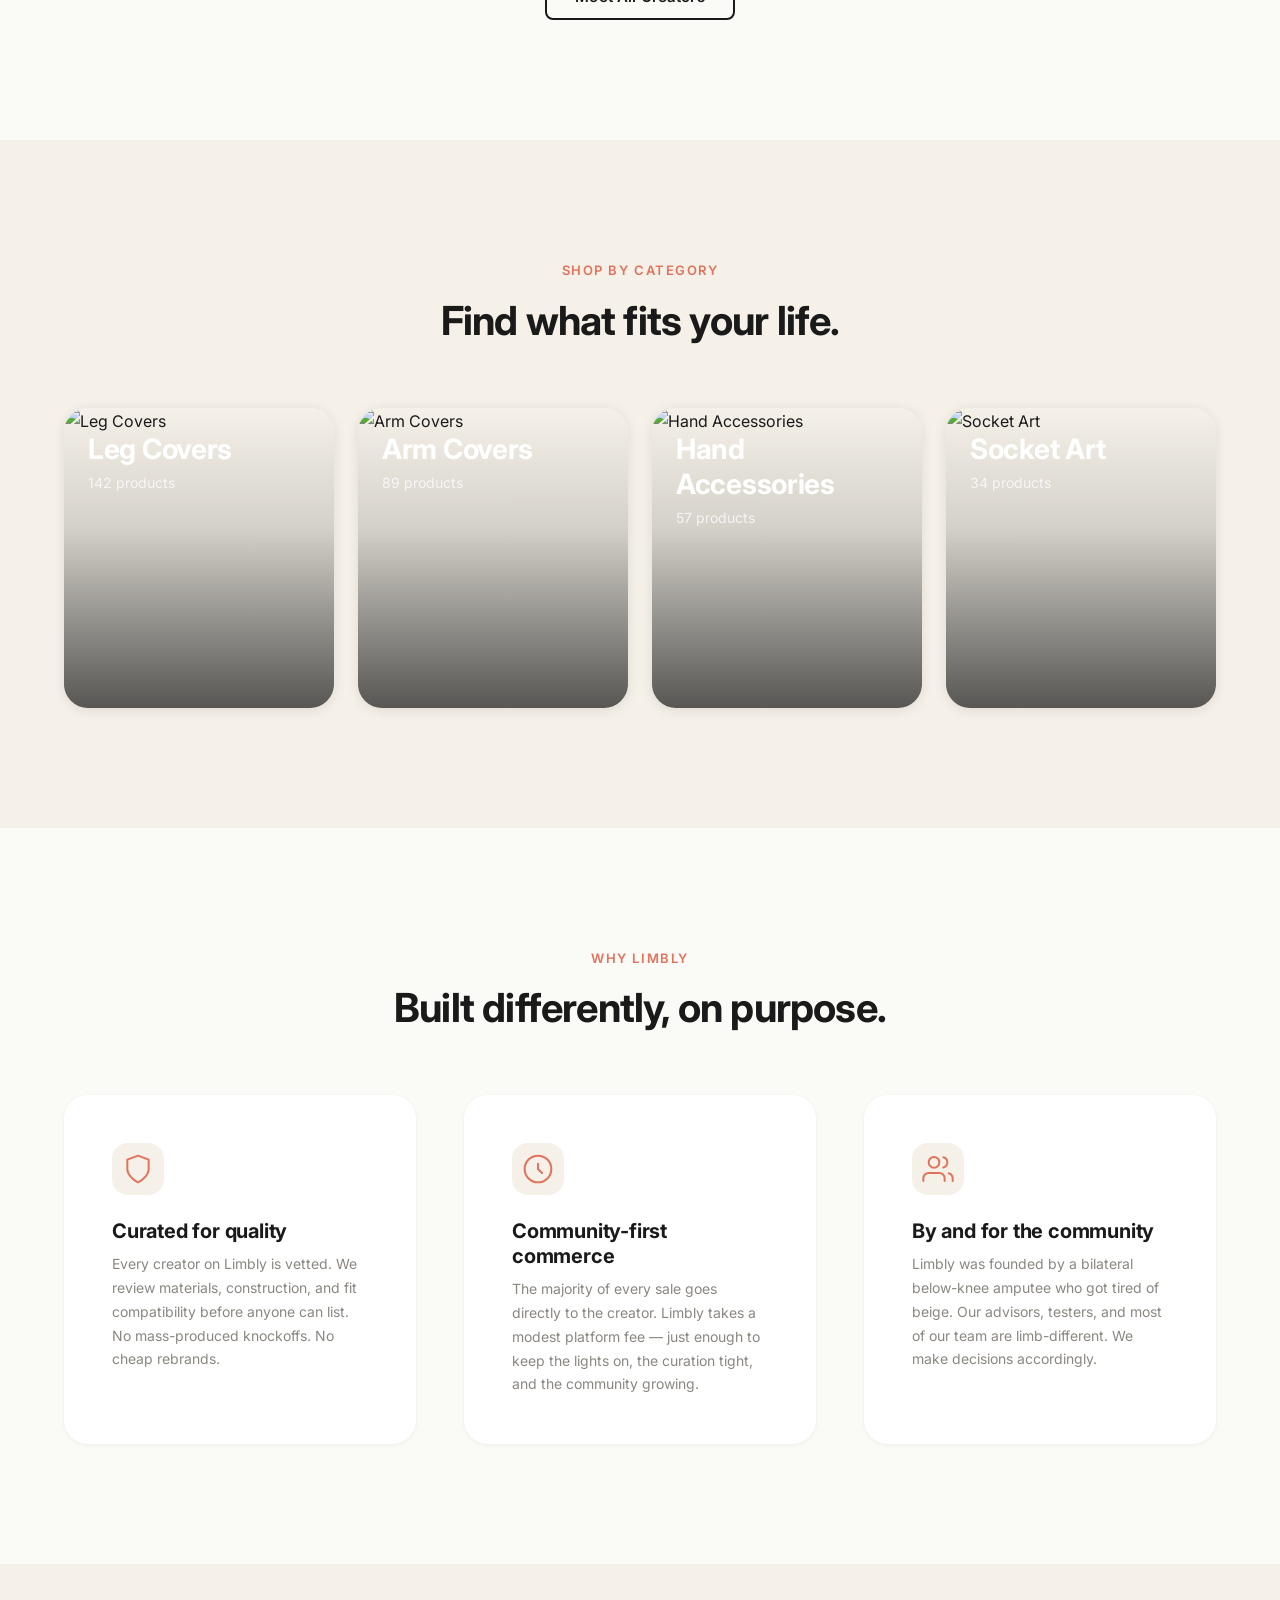
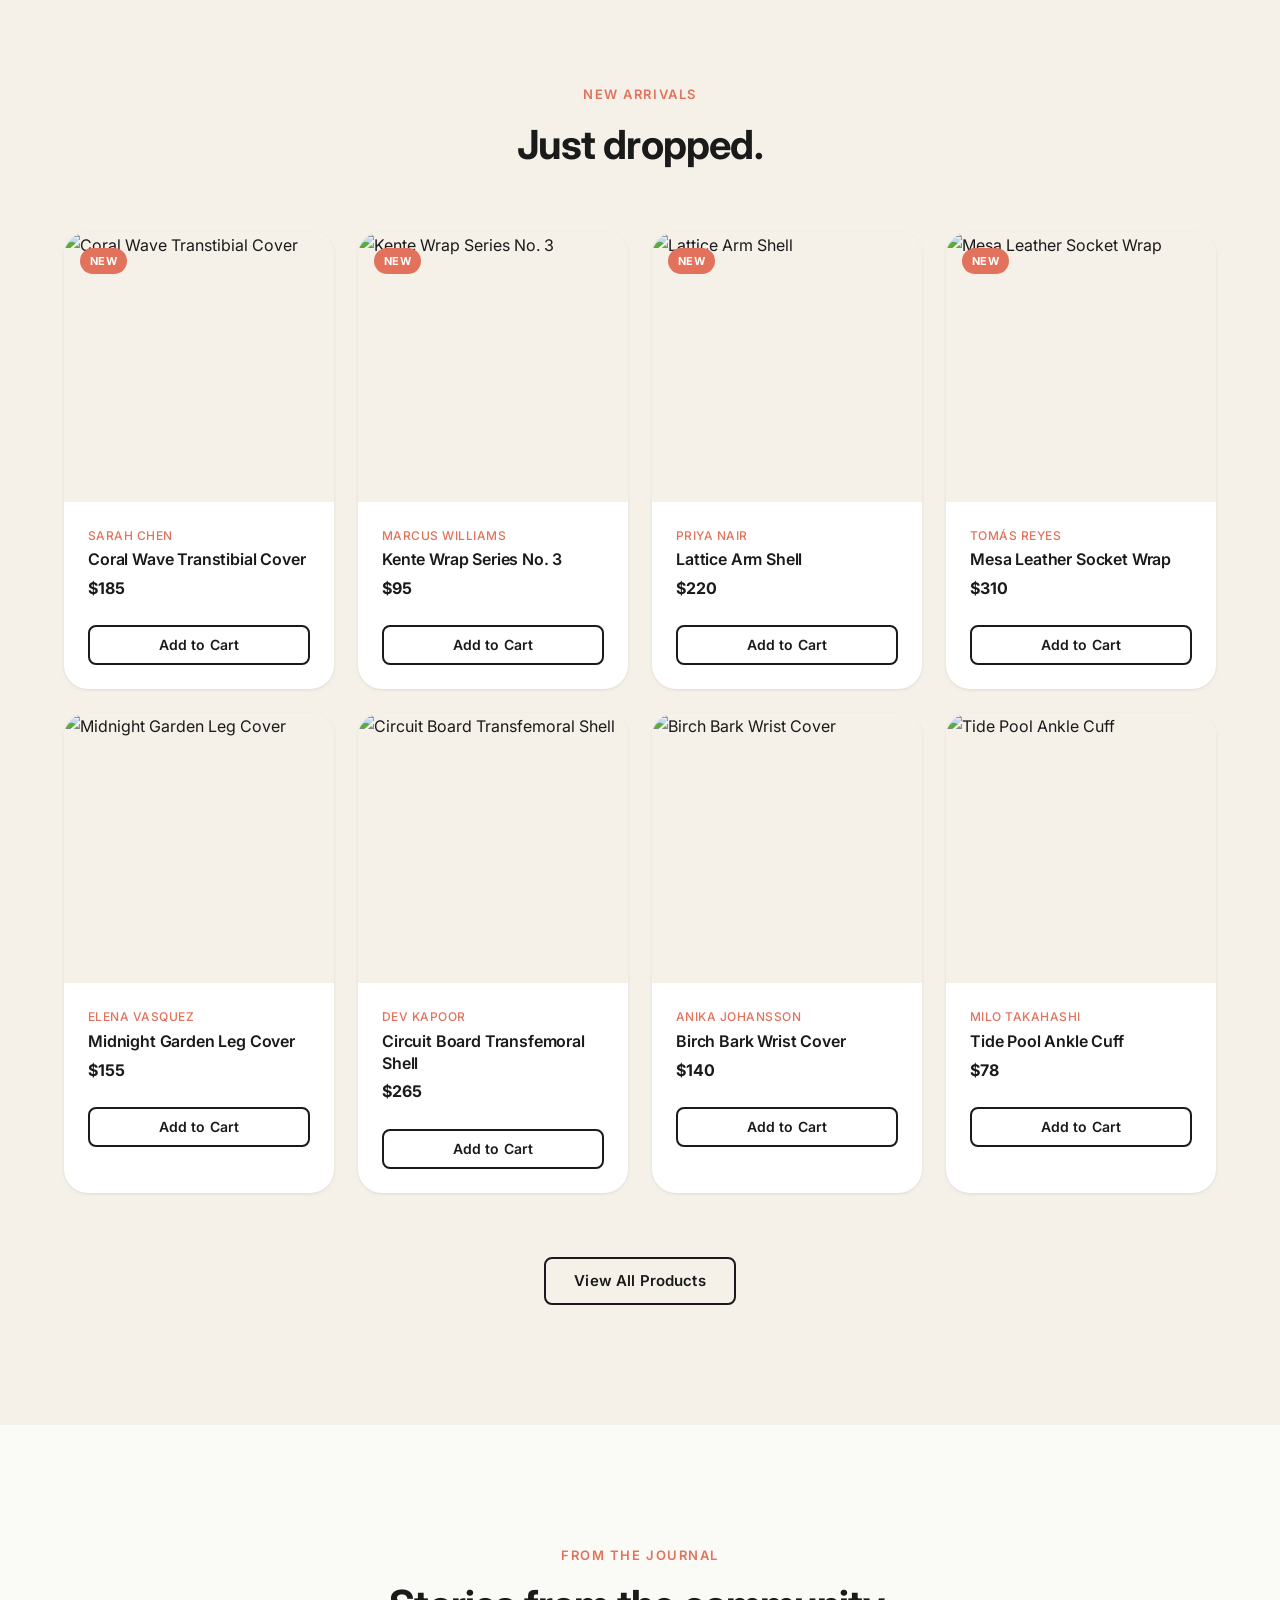
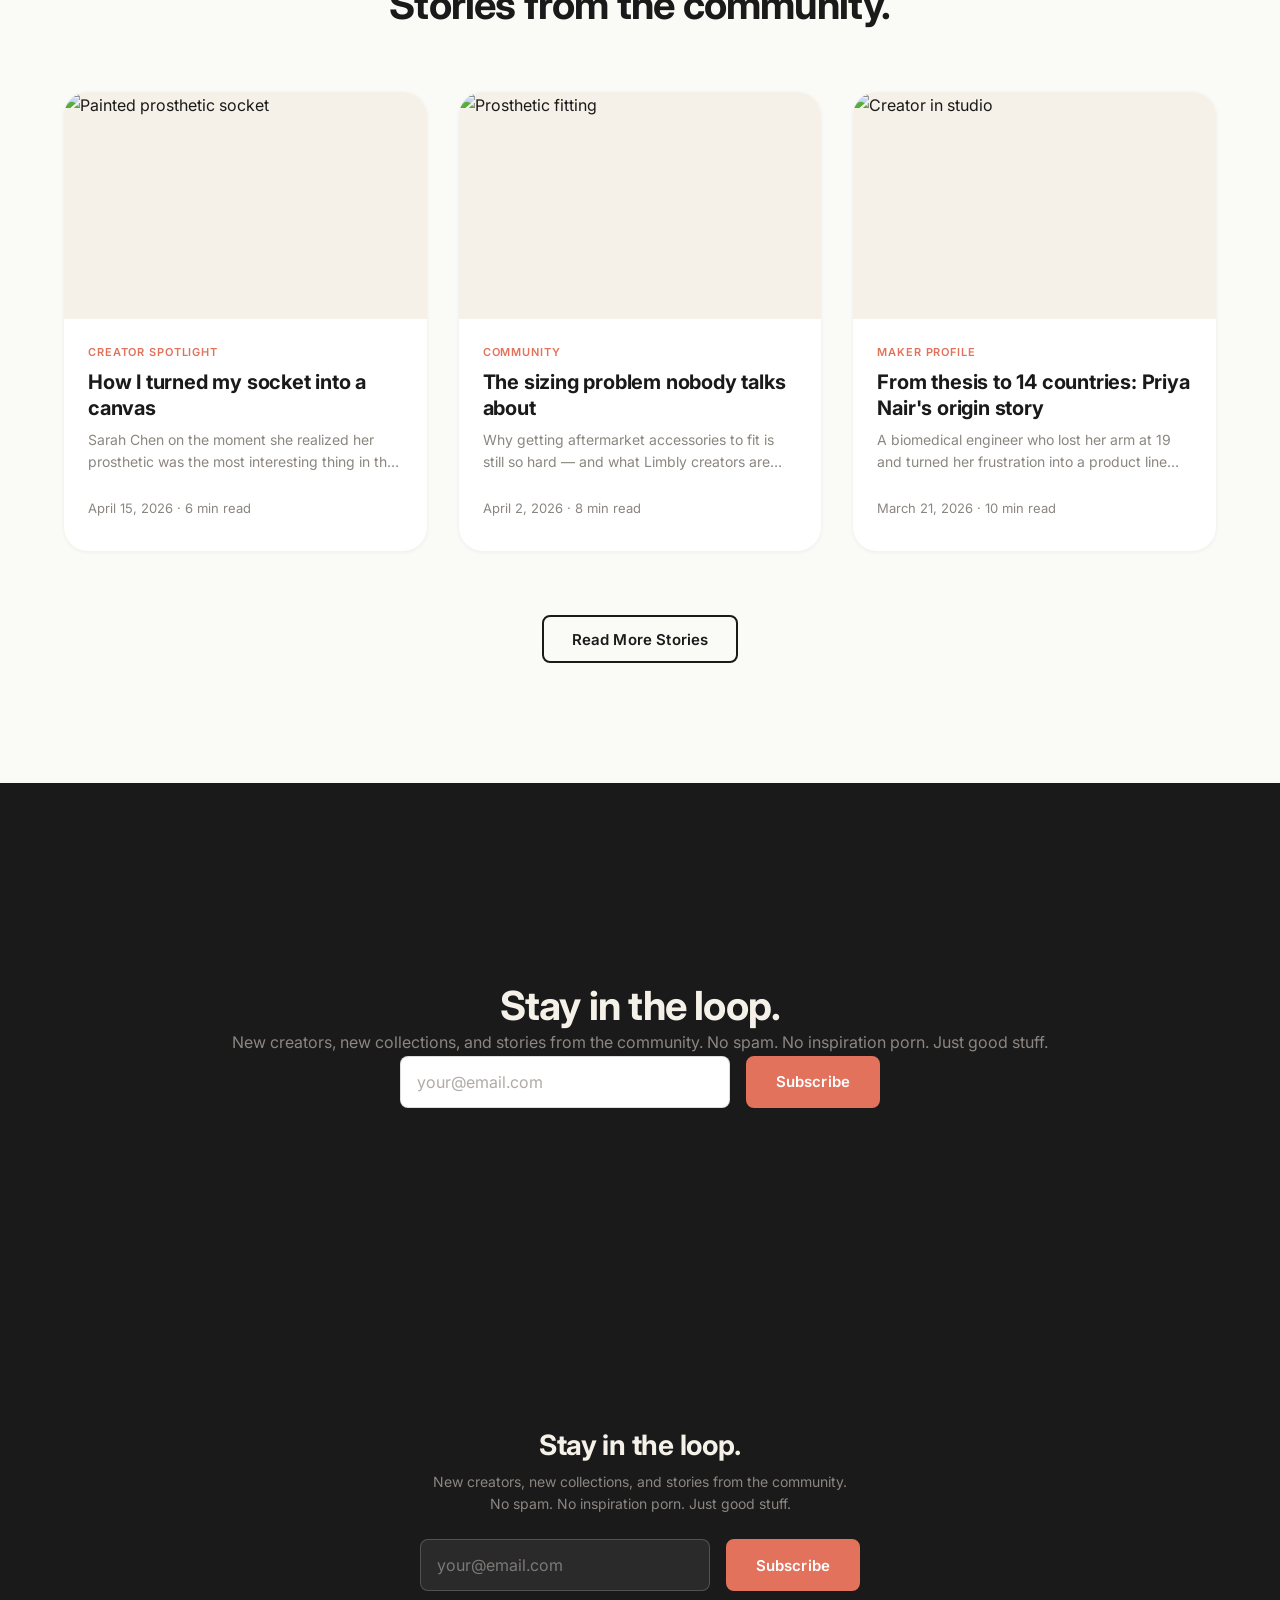
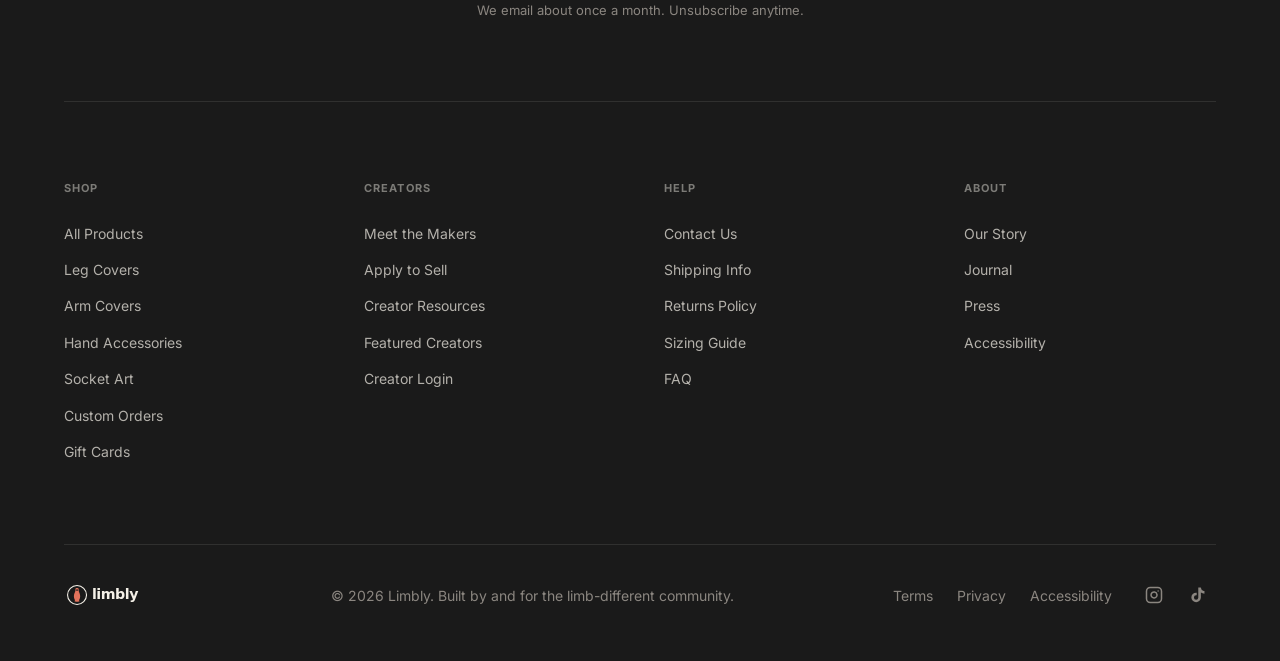
==== commit 48f3fca2: "Polish pass: card shadows, scroll reveal, nav shadow, section layout, button refinements, typography" ====
--- a/index.html
+++ b/index.html
@@ -91,10 +91,10 @@
   <!-- Featured Creators -->
   <section class="section" aria-labelledby="featured-creators-heading">
     <div class="container">
-      <div class="section-header">
+      <div class="section-header centered">
         <p class="eyebrow">FEATURED CREATORS</p>
         <h2 id="featured-creators-heading">The people behind the pieces.</h2>
-        <p class="section-body">Every product on Limbly is made by an independent creator — an artist, engineer, or designer who knows firsthand what it means to live with a prosthetic.</p>
+        <p class="section-body mx-auto">Every product on Limbly is made by an independent creator — an artist, engineer, or designer who knows firsthand what it means to live with a prosthetic.</p>
       </div>
       <div class="creator-grid creator-grid--4" role="list">
 
@@ -164,7 +164,7 @@
   <!-- Shop by Category -->
   <section class="section section--cream" aria-labelledby="categories-heading">
     <div class="container">
-      <div class="section-header">
+      <div class="section-header centered">
         <p class="eyebrow">SHOP BY CATEGORY</p>
         <h2 id="categories-heading">Find what fits your life.</h2>
       </div>
@@ -225,7 +225,7 @@
   <!-- Why Limbly -->
   <section class="section" aria-labelledby="why-limbly-heading">
     <div class="container">
-      <div class="section-header">
+      <div class="section-header centered">
         <p class="eyebrow">WHY LIMBLY</p>
         <h2 id="why-limbly-heading">Built differently, on purpose.</h2>
       </div>
@@ -262,7 +262,7 @@
   <!-- New Arrivals -->
   <section class="section section--cream" id="new-arrivals" aria-labelledby="new-arrivals-heading">
     <div class="container">
-      <div class="section-header">
+      <div class="section-header centered">
         <p class="eyebrow">NEW ARRIVALS</p>
         <h2 id="new-arrivals-heading">Just dropped.</h2>
       </div>
@@ -394,7 +394,7 @@
   <!-- Journal Preview -->
   <section class="section" aria-labelledby="journal-heading">
     <div class="container">
-      <div class="section-header">
+      <div class="section-header centered">
         <p class="eyebrow">FROM THE JOURNAL</p>
         <h2 id="journal-heading">Stories from the community.</h2>
       </div>
--- a/css/main.css
+++ b/css/main.css
@@ -830,16 +830,41 @@
 /* ============================================================
    FILTER SIDEBAR
    ============================================================ */
-.shop-layout {
+.shop-layout { padding: var(--sp-5) 0 var(--sp-8); }
+
+/* Mobile bar spans full width, hidden on desktop */
+.shop-mobile-bar {
+  display: none;
+}
+@media (max-width: 720px) {
+  .shop-mobile-bar {
+    display: flex;
+    align-items: center;
+    justify-content: space-between;
+    gap: var(--sp-2);
+    margin-bottom: var(--sp-3);
+  }
+}
+
+.shop-inner {
   display: grid;
   grid-template-columns: 260px 1fr;
   gap: var(--sp-5);
   align-items: start;
 }
-@media (max-width: 900px) { .shop-layout { grid-template-columns: 220px 1fr; } }
-@media (max-width: 720px) { .shop-layout { grid-template-columns: 1fr; } }
-
-.filter-sidebar {
+@media (max-width: 900px) { .shop-inner { grid-template-columns: 220px 1fr; } }
+@media (max-width: 720px) {
+  .shop-inner { grid-template-columns: 1fr; }
+  .shop-sidebar { display: none; }
+  .shop-sidebar.is-open { display: block; }
+}
+
+/* "Filters" heading is only for mobile drawer */
+.filter-heading { display: none; }
+@media (max-width: 720px) { .filter-heading { display: block; font-size: var(--t-h3); font-weight: 700; margin-bottom: var(--sp-3); } }
+
+.filter-sidebar,
+.shop-sidebar {
   position: sticky;
   top: calc(var(--nav-h) + var(--sp-3));
   max-height: calc(100vh - var(--nav-h) - var(--sp-5));
@@ -1333,3 +1358,772 @@
 .help-sidebar-link.active { background: white; color: var(--c-black); font-weight: 600; }
 .help-category { font-size: var(--t-h2); font-weight: 700; margin: var(--sp-5) 0 var(--sp-2); }
 .help-category:first-child { margin-top: 0; }
+
+
+/* ============================================================
+   POLISH v2 — Comprehensive visual refinement
+   ============================================================ */
+
+/* ── Section components ───────────────────────────────────── */
+.section { padding: var(--sp-8) 0; }
+.section--cream { background: var(--c-cream); }
+.section--dark  { background: var(--c-black); color: var(--c-cream); }
+
+.section-header {
+  margin-bottom: var(--sp-6);
+}
+.section-header.centered {
+  text-align: center;
+  max-width: 640px;
+  margin-left: auto;
+  margin-right: auto;
+  margin-bottom: var(--sp-6);
+}
+.section-body {
+  font-size: var(--t-body-lg);
+  color: var(--c-warm-gray);
+  margin-top: var(--sp-2);
+  line-height: 1.75;
+  max-width: 600px;
+}
+.section-header.centered .section-body {
+  margin-left: auto;
+  margin-right: auto;
+}
+.section-footer {
+  text-align: center;
+  margin-top: var(--sp-6);
+}
+
+/* ── Nav scroll shadow ────────────────────────────────────── */
+.site-nav {
+  transition: box-shadow 0.3s ease, background 0.3s ease;
+}
+.site-nav.is-scrolled {
+  box-shadow: 0 2px 24px rgba(26,26,26,0.10);
+  background: rgba(250,250,247,0.97);
+}
+
+/* ── Hero refinements ─────────────────────────────────────── */
+.hero { min-height: 640px; }
+.hero-heading {
+  text-shadow: 0 2px 24px rgba(0,0,0,0.25);
+  margin-bottom: var(--sp-3);
+}
+.hero-actions {
+  display: flex;
+  gap: var(--sp-2);
+  flex-wrap: wrap;
+  margin-top: var(--sp-5);
+}
+.btn-outline-light {
+  background: transparent;
+  color: #fff;
+  border: 2px solid rgba(255,255,255,0.6);
+  letter-spacing: 0.01em;
+}
+.btn-outline-light:hover {
+  background: rgba(255,255,255,0.15);
+  border-color: #fff;
+}
+
+/* ── Button refinements ───────────────────────────────────── */
+.btn {
+  border-radius: var(--r-md);
+  letter-spacing: 0.01em;
+  font-size: 15px;
+}
+.btn-sm { padding: 10px 20px; min-height: 40px; font-size: var(--t-sm); }
+.btn-coral { color: #fff; }
+.btn-coral:hover { background: #d4614a; border-color: #d4614a; color: #fff; }
+
+/* ── Product card polish ──────────────────────────────────── */
+.product-card {
+  background: #fff;
+  border-radius: var(--r-xl);
+  overflow: hidden;
+  box-shadow: 0 1px 4px rgba(26,26,26,0.06), 0 1px 2px rgba(26,26,26,0.04);
+  transition: box-shadow 0.35s ease, transform 0.35s ease;
+  display: flex;
+  flex-direction: column;
+}
+.product-card:hover {
+  box-shadow: 0 12px 32px rgba(26,26,26,0.11), 0 4px 12px rgba(26,26,26,0.07);
+  transform: translateY(-4px);
+}
+.product-card-img {
+  aspect-ratio: 1;
+  overflow: hidden;
+  background: var(--c-cream);
+  border-radius: 0;
+  margin-bottom: 0;
+  position: relative;
+}
+.product-card-img img {
+  transition: transform 0.5s ease;
+}
+.product-card:hover .product-card-img img { transform: scale(1.06); }
+.product-card-body {
+  padding: var(--sp-3);
+  display: flex;
+  flex-direction: column;
+  flex: 1;
+  gap: 4px;
+}
+.product-card-creator {
+  font-size: 12px;
+  font-weight: 500;
+  letter-spacing: 0.04em;
+  text-transform: uppercase;
+  color: var(--c-coral);
+  margin-bottom: 0;
+}
+.product-card-name {
+  font-size: var(--t-body);
+  font-weight: 600;
+  line-height: 1.35;
+  color: var(--c-black);
+  margin-bottom: auto;
+}
+.product-card-meta {
+  display: flex;
+  align-items: center;
+  justify-content: space-between;
+  margin-top: var(--sp-2);
+  padding-top: var(--sp-2);
+  border-top: 1px solid rgba(26,26,26,0.07);
+}
+.product-card-price {
+  font-size: var(--t-body);
+  font-weight: 700;
+  color: var(--c-black);
+}
+.product-card-cta {
+  width: calc(100% - var(--sp-3) * 2);
+  margin: 0 var(--sp-3) var(--sp-3);
+}
+
+/* ── Creator card polish ──────────────────────────────────── */
+.creator-card {
+  box-shadow: 0 1px 4px rgba(26,26,26,0.06);
+  transition: box-shadow 0.35s ease, transform 0.35s ease;
+}
+.creator-card:hover {
+  box-shadow: 0 14px 40px rgba(26,26,26,0.12);
+  transform: translateY(-4px);
+}
+.creator-card-img {
+  aspect-ratio: 4/3;
+  overflow: hidden;
+  background: var(--c-cream);
+  border-radius: 0;
+}
+.creator-card-body {
+  padding: var(--sp-3) var(--sp-3) var(--sp-4);
+}
+.creator-card-name {
+  font-size: var(--t-h4);
+  font-weight: 700;
+  margin-bottom: 2px;
+  color: var(--c-black);
+}
+.creator-card-specialty {
+  font-size: 12px;
+  font-weight: 600;
+  letter-spacing: 0.04em;
+  text-transform: uppercase;
+  color: var(--c-coral);
+  margin-bottom: var(--sp-1);
+}
+.creator-card-location {
+  font-size: var(--t-xs);
+  color: var(--c-warm-gray);
+  margin-bottom: var(--sp-2);
+  display: flex;
+  align-items: center;
+  gap: 4px;
+}
+.creator-card-location::before {
+  content: '◎';
+  font-size: 10px;
+  color: var(--c-coral);
+}
+.creator-card-bio {
+  font-size: var(--t-sm);
+  color: var(--c-warm-gray);
+  line-height: 1.6;
+  display: -webkit-box;
+  -webkit-line-clamp: 3;
+  -webkit-box-orient: vertical;
+  overflow: hidden;
+}
+
+/* ── Category card polish ─────────────────────────────────── */
+.category-grid {
+  grid-template-columns: repeat(4, 1fr);
+  gap: var(--sp-3);
+}
+@media (max-width: 900px) { .category-grid { grid-template-columns: repeat(2, 1fr); } }
+@media (max-width: 500px) { .category-grid { grid-template-columns: 1fr; } }
+
+.category-card { min-height: 300px; box-shadow: 0 2px 12px rgba(26,26,26,0.10); }
+.category-card:hover { box-shadow: 0 16px 48px rgba(26,26,26,0.18); }
+
+/* ── Why section ──────────────────────────────────────────── */
+.why-grid {
+  display: grid;
+  grid-template-columns: repeat(3, 1fr);
+  gap: var(--sp-5);
+}
+@media (max-width: 860px) { .why-grid { grid-template-columns: 1fr; gap: var(--sp-4); } }
+
+.why-item {
+  padding: var(--sp-5);
+  background: #fff;
+  border-radius: var(--r-xl);
+  box-shadow: 0 1px 4px rgba(26,26,26,0.06);
+  transition: box-shadow 0.3s, transform 0.3s;
+}
+.why-item:hover {
+  box-shadow: 0 8px 24px rgba(26,26,26,0.09);
+  transform: translateY(-2px);
+}
+.why-number {
+  font-size: 48px;
+  font-weight: 800;
+  color: var(--c-cream);
+  line-height: 1;
+  margin-bottom: var(--sp-2);
+}
+.why-icon {
+  width: 52px;
+  height: 52px;
+  border-radius: var(--r-lg);
+  background: var(--c-cream);
+  display: flex;
+  align-items: center;
+  justify-content: center;
+  margin-bottom: var(--sp-3);
+  color: var(--c-coral);
+}
+.why-title {
+  font-size: var(--t-h4);
+  font-weight: 700;
+  margin-bottom: var(--sp-1);
+  color: var(--c-black);
+}
+.why-body {
+  font-size: var(--t-sm);
+  color: var(--c-warm-gray);
+  line-height: 1.7;
+}
+
+/* ── Journal cards ────────────────────────────────────────── */
+.journal-grid {
+  display: grid;
+  grid-template-columns: repeat(3, 1fr);
+  gap: var(--sp-4);
+}
+@media (max-width: 900px) { .journal-grid { grid-template-columns: 1fr 1fr; } }
+@media (max-width: 600px) { .journal-grid { grid-template-columns: 1fr; } }
+
+.journal-card {
+  background: #fff;
+  border-radius: var(--r-xl);
+  overflow: hidden;
+  box-shadow: 0 1px 4px rgba(26,26,26,0.06);
+  transition: box-shadow 0.35s ease, transform 0.35s ease;
+  display: flex;
+  flex-direction: column;
+}
+.journal-card:hover {
+  box-shadow: 0 12px 32px rgba(26,26,26,0.10);
+  transform: translateY(-3px);
+}
+.journal-card-img {
+  aspect-ratio: 16/10;
+  overflow: hidden;
+  background: var(--c-cream);
+  flex-shrink: 0;
+}
+.journal-card-img img { transition: transform 0.5s ease; }
+.journal-card:hover .journal-card-img img { transform: scale(1.05); }
+.journal-card-body { padding: var(--sp-3) var(--sp-3) var(--sp-4); flex: 1; display: flex; flex-direction: column; }
+.journal-card-category {
+  font-size: 11px;
+  font-weight: 600;
+  letter-spacing: 0.08em;
+  text-transform: uppercase;
+  color: var(--c-coral);
+  margin-bottom: var(--sp-1);
+}
+.journal-card-title {
+  font-size: var(--t-h4);
+  font-weight: 700;
+  line-height: 1.3;
+  color: var(--c-black);
+  margin-bottom: var(--sp-1);
+}
+.journal-card-excerpt {
+  font-size: var(--t-sm);
+  color: var(--c-warm-gray);
+  line-height: 1.6;
+  display: -webkit-box;
+  -webkit-line-clamp: 2;
+  -webkit-box-orient: vertical;
+  overflow: hidden;
+  margin-bottom: var(--sp-3);
+  flex: 1;
+}
+.journal-card-meta {
+  font-size: var(--t-xs);
+  color: var(--c-warm-gray);
+  margin-top: auto;
+}
+
+/* ── Page hero refinements ────────────────────────────────── */
+.page-hero {
+  padding: var(--sp-8) 0 var(--sp-7);
+  background: var(--c-cream);
+}
+.page-hero-eyebrow { margin-bottom: var(--sp-2); }
+.page-hero-title { margin-bottom: var(--sp-2); }
+.page-hero-subtitle {
+  font-size: var(--t-body-lg);
+  color: var(--c-warm-gray);
+  max-width: 560px;
+  line-height: 1.7;
+}
+
+/* ── Filter sidebar polish ────────────────────────────────── */
+.filter-sidebar, .shop-sidebar {
+  border-right: none;
+}
+.shop-sidebar fieldset {
+  border: none;
+  padding: 0;
+  margin: 0 0 var(--sp-3);
+}
+.shop-sidebar legend {
+  font-size: var(--t-sm);
+  font-weight: 700;
+  color: var(--c-black);
+  letter-spacing: 0.03em;
+  text-transform: uppercase;
+  font-size: 11px;
+  padding: var(--sp-2) 0 var(--sp-1);
+  width: 100%;
+  border-top: 1px solid rgba(26,26,26,0.09);
+  margin-bottom: var(--sp-1);
+}
+.shop-sidebar .filter-group { margin-bottom: var(--sp-1); }
+.shop-sidebar label {
+  display: flex;
+  align-items: center;
+  gap: 10px;
+  font-size: var(--t-sm);
+  color: var(--c-black);
+  padding: 6px 0;
+  cursor: pointer;
+  border-radius: var(--r-sm);
+  transition: color 0.15s;
+}
+.shop-sidebar label:hover { color: var(--c-coral); }
+.shop-sidebar input[type="checkbox"] {
+  width: 16px;
+  height: 16px;
+  border-radius: 4px;
+  accent-color: var(--c-coral);
+  flex-shrink: 0;
+}
+.filter-clear-link {
+  font-size: var(--t-xs);
+  font-weight: 600;
+  color: var(--c-coral);
+  cursor: pointer;
+  letter-spacing: 0.03em;
+  display: inline-block;
+  margin-bottom: var(--sp-3);
+  transition: opacity 0.15s;
+}
+.filter-clear-link:hover { opacity: 0.7; }
+
+/* ── Sort select ──────────────────────────────────────────── */
+.sort-select {
+  border: 1.5px solid rgba(26,26,26,0.15);
+  border-radius: var(--r-md);
+  padding: 8px 36px 8px 14px;
+  font-size: var(--t-sm);
+  font-weight: 500;
+  color: var(--c-black);
+  background: #fff url("data:image/svg+xml,%3Csvg xmlns='http://www.w3.org/2000/svg' width='12' height='8' viewBox='0 0 12 8'%3E%3Cpath d='M1 1l5 5 5-5' stroke='%238B8680' stroke-width='1.5' fill='none' stroke-linecap='round'/%3E%3C/svg%3E") no-repeat right 14px center;
+  -webkit-appearance: none;
+  appearance: none;
+  cursor: pointer;
+  transition: border-color 0.2s;
+}
+.sort-select:hover { border-color: rgba(26,26,26,0.35); }
+.sort-select:focus { border-color: var(--c-coral); outline: none; }
+
+/* ── Email signup refinements ─────────────────────────────── */
+.signup-banner {
+  background: var(--c-black);
+  padding: var(--sp-7) 0;
+  text-align: center;
+}
+.signup-banner-eyebrow { color: var(--c-coral); margin-bottom: var(--sp-2); }
+.signup-banner-title { color: #fff; margin-bottom: var(--sp-2); }
+.signup-banner-body { color: rgba(245,241,232,0.7); font-size: var(--t-body-lg); max-width: 480px; margin: 0 auto var(--sp-5); }
+.signup-banner-form {
+  display: flex;
+  gap: var(--sp-2);
+  max-width: 480px;
+  margin: 0 auto;
+}
+.signup-input {
+  flex: 1;
+  padding: 14px 18px;
+  border-radius: var(--r-md);
+  border: 1.5px solid rgba(255,255,255,0.15);
+  background: rgba(255,255,255,0.08);
+  color: #fff;
+  font-size: var(--t-body);
+  transition: border-color 0.2s;
+}
+.signup-input::placeholder { color: rgba(255,255,255,0.4); }
+.signup-input:focus { border-color: var(--c-coral); outline: none; }
+@media (max-width: 540px) {
+  .signup-banner-form { flex-direction: column; }
+  .signup-banner-form .btn { width: 100%; }
+}
+
+/* ── Form inputs ──────────────────────────────────────────── */
+.form-input, .form-select, .form-textarea {
+  width: 100%;
+  padding: 13px 16px;
+  border: 1.5px solid rgba(26,26,26,0.15);
+  border-radius: var(--r-md);
+  font-size: var(--t-body);
+  color: var(--c-black);
+  background: #fff;
+  transition: border-color 0.2s, box-shadow 0.2s;
+  line-height: 1.5;
+}
+.form-input:focus, .form-select:focus, .form-textarea:focus {
+  border-color: var(--c-coral);
+  box-shadow: 0 0 0 3px rgba(226,114,91,0.12);
+  outline: none;
+}
+.form-input::placeholder { color: rgba(139,134,128,0.7); }
+
+/* ── Product page ─────────────────────────────────────────── */
+.product-page-layout {
+  display: grid;
+  grid-template-columns: 1fr 1fr;
+  gap: var(--sp-7);
+  align-items: start;
+  padding: var(--sp-6) 0 var(--sp-8);
+}
+@media (max-width: 860px) { .product-page-layout { grid-template-columns: 1fr; } }
+
+.product-gallery-main {
+  aspect-ratio: 1;
+  border-radius: var(--r-xl);
+  overflow: hidden;
+  background: var(--c-cream);
+  margin-bottom: var(--sp-2);
+  box-shadow: 0 4px 24px rgba(26,26,26,0.08);
+}
+.product-gallery-main img {
+  width: 100%;
+  height: 100%;
+  object-fit: cover;
+  display: block;
+}
+.product-gallery-thumbs {
+  display: grid;
+  grid-template-columns: repeat(4, 1fr);
+  gap: var(--sp-1);
+}
+.gallery-thumb {
+  aspect-ratio: 1;
+  border-radius: var(--r-md);
+  overflow: hidden;
+  cursor: pointer;
+  border: 2px solid transparent;
+  transition: border-color 0.2s;
+  background: var(--c-cream);
+}
+.gallery-thumb img { width: 100%; height: 100%; object-fit: cover; display: block; }
+.gallery-thumb.active,
+.gallery-thumb:hover { border-color: var(--c-coral); }
+
+.product-info-title { margin-bottom: var(--sp-1); }
+.product-info-creator { font-size: var(--t-sm); color: var(--c-warm-gray); margin-bottom: var(--sp-2); }
+.product-info-creator a { color: var(--c-coral); font-weight: 500; }
+.product-info-price {
+  font-size: 32px;
+  font-weight: 800;
+  letter-spacing: -0.02em;
+  color: var(--c-black);
+  margin-bottom: var(--sp-3);
+}
+.product-info-cta {
+  width: 100%;
+  padding: 16px;
+  font-size: var(--t-body);
+  border-radius: var(--r-md);
+  margin-bottom: var(--sp-2);
+}
+.product-specs {
+  background: var(--c-cream);
+  border-radius: var(--r-xl);
+  padding: var(--sp-4);
+  margin-top: var(--sp-4);
+}
+.product-spec-row {
+  display: flex;
+  justify-content: space-between;
+  padding: 10px 0;
+  border-bottom: 1px solid rgba(26,26,26,0.08);
+  font-size: var(--t-sm);
+}
+.product-spec-row:last-child { border-bottom: none; }
+.product-spec-label { color: var(--c-warm-gray); }
+.product-spec-value { font-weight: 500; }
+
+/* ── Creator profile card ─────────────────────────────────── */
+.maker-card {
+  border: 1.5px solid rgba(26,26,26,0.09);
+  border-radius: var(--r-xl);
+  padding: var(--sp-4);
+  background: var(--c-soft-white);
+  margin-top: var(--sp-4);
+}
+.maker-card-avatar {
+  width: 64px;
+  height: 64px;
+  border-radius: 50%;
+  overflow: hidden;
+  background: var(--c-coral);
+  flex-shrink: 0;
+}
+.maker-card-avatar img { width: 100%; height: 100%; object-fit: cover; }
+
+/* ── Reviews ──────────────────────────────────────────────── */
+.review-card {
+  padding: var(--sp-4) 0;
+  border-bottom: 1px solid rgba(26,26,26,0.08);
+}
+.review-card:last-child { border-bottom: none; }
+.review-stars { color: #F5A623; font-size: 14px; margin-bottom: var(--sp-1); letter-spacing: 2px; }
+.review-author { font-weight: 600; font-size: var(--t-sm); margin-bottom: 2px; }
+.review-date { font-size: var(--t-xs); color: var(--c-warm-gray); margin-bottom: var(--sp-2); }
+.review-body { font-size: var(--t-sm); color: var(--c-warm-gray); line-height: 1.7; }
+
+/* ── Footer ───────────────────────────────────────────────── */
+.site-footer {
+  background: var(--c-black);
+  color: var(--c-cream);
+  padding: var(--sp-8) 0 var(--sp-5);
+}
+.footer-grid {
+  display: grid;
+  grid-template-columns: 1.5fr repeat(4, 1fr);
+  gap: var(--sp-5);
+  margin-bottom: var(--sp-7);
+}
+@media (max-width: 900px) { .footer-grid { grid-template-columns: 1fr 1fr; } }
+@media (max-width: 540px) { .footer-grid { grid-template-columns: 1fr; } }
+
+.footer-logo-col .footer-tagline {
+  font-size: var(--t-sm);
+  color: rgba(245,241,232,0.55);
+  line-height: 1.7;
+  margin-top: var(--sp-2);
+  max-width: 240px;
+}
+.footer-col-title {
+  font-size: 11px;
+  font-weight: 700;
+  letter-spacing: 0.1em;
+  text-transform: uppercase;
+  color: rgba(245,241,232,0.45);
+  margin-bottom: var(--sp-3);
+}
+.footer-links { display: flex; flex-direction: column; gap: 10px; }
+.footer-links a {
+  font-size: var(--t-sm);
+  color: rgba(245,241,232,0.7);
+  transition: color 0.15s;
+}
+.footer-links a:hover { color: var(--c-coral); }
+.footer-bottom {
+  padding-top: var(--sp-4);
+  border-top: 1px solid rgba(245,241,232,0.1);
+  display: flex;
+  align-items: center;
+  justify-content: space-between;
+  flex-wrap: wrap;
+  gap: var(--sp-2);
+  font-size: var(--t-xs);
+  color: rgba(245,241,232,0.4);
+}
+.footer-bottom-links { display: flex; gap: var(--sp-3); }
+.footer-bottom-links a { color: rgba(245,241,232,0.4); transition: color 0.15s; }
+.footer-bottom-links a:hover { color: var(--c-coral); }
+
+/* ── Badges ───────────────────────────────────────────────── */
+.product-badge { z-index: 1; font-size: 11px; font-weight: 700; letter-spacing: 0.04em; }
+.product-badge--new { background: var(--c-coral); color: #fff; }
+.product-badge--sale { background: #1a1a1a; color: #fff; }
+.product-badge--mto { background: rgba(245,241,232,0.95); color: var(--c-black); }
+
+/* ── Scroll reveal ────────────────────────────────────────── */
+.reveal {
+  opacity: 0;
+  transform: translateY(20px);
+  transition: opacity 0.6s ease, transform 0.6s ease;
+}
+.reveal.is-visible {
+  opacity: 1;
+  transform: translateY(0);
+}
+
+/* ── Breadcrumb ───────────────────────────────────────────── */
+.breadcrumb {
+  display: flex;
+  align-items: center;
+  gap: 8px;
+  font-size: var(--t-xs);
+  color: var(--c-warm-gray);
+  padding: var(--sp-3) 0 var(--sp-2);
+  flex-wrap: wrap;
+}
+.breadcrumb a { color: var(--c-warm-gray); transition: color 0.15s; }
+.breadcrumb a:hover { color: var(--c-coral); }
+.breadcrumb-sep { color: rgba(139,134,128,0.5); font-size: 10px; }
+.breadcrumb-current { color: var(--c-black); font-weight: 500; }
+
+/* ── Shop topbar ──────────────────────────────────────────── */
+.shop-topbar {
+  display: flex;
+  align-items: center;
+  justify-content: space-between;
+  margin-bottom: var(--sp-4);
+  padding-bottom: var(--sp-3);
+  border-bottom: 1px solid rgba(26,26,26,0.08);
+}
+.shop-result-count { font-size: var(--t-sm); color: var(--c-warm-gray); }
+.shop-result-count strong { color: var(--c-black); font-weight: 600; }
+.shop-topbar-sort { display: flex; align-items: center; gap: var(--sp-2); }
+.sort-label { font-size: var(--t-sm); color: var(--c-warm-gray); white-space: nowrap; }
+
+/* ── Active filter chips ──────────────────────────────────── */
+.active-filters {
+  display: flex;
+  flex-wrap: wrap;
+  gap: var(--sp-1);
+  margin-bottom: var(--sp-3);
+}
+.filter-chip {
+  display: inline-flex;
+  align-items: center;
+  gap: 6px;
+  padding: 6px 12px;
+  background: var(--c-cream);
+  border: 1px solid rgba(26,26,26,0.12);
+  border-radius: var(--r-full);
+  font-size: 12px;
+  font-weight: 500;
+  color: var(--c-black);
+  transition: background 0.15s, border-color 0.15s;
+}
+.filter-chip:hover { background: #ede9df; border-color: rgba(26,26,26,0.2); }
+.filter-chip-remove { color: var(--c-warm-gray); font-size: 14px; line-height: 1; cursor: pointer; }
+
+/* ── Pagination dots ──────────────────────────────────────── */
+.pagination {
+  display: flex;
+  align-items: center;
+  justify-content: center;
+  gap: var(--sp-1);
+  margin-top: var(--sp-6);
+}
+.pagination-btn {
+  width: 40px; height: 40px;
+  border-radius: var(--r-md);
+  border: 1.5px solid rgba(26,26,26,0.12);
+  background: #fff;
+  font-size: var(--t-sm);
+  font-weight: 500;
+  color: var(--c-black);
+  display: flex; align-items: center; justify-content: center;
+  cursor: pointer;
+  transition: all 0.15s;
+}
+.pagination-btn:hover, .pagination-btn.active {
+  background: var(--c-black);
+  border-color: var(--c-black);
+  color: #fff;
+}
+
+/* ── Journal card link ────────────────────────────────────── */
+.journal-card-link { display: flex; flex-direction: column; height: 100%; text-decoration: none; color: inherit; }
+
+/* ── Section header centered variant ─────────────────────── */
+.section--cream .section-header,
+.section .section-header {
+  margin-bottom: var(--sp-6);
+}
+.section-header h2 { margin-bottom: var(--sp-2); }
+
+/* ── Creator grid 4-col on homepage ──────────────────────── */
+.creator-grid--4 { grid-template-columns: repeat(4, 1fr); }
+@media (max-width: 1100px) { .creator-grid--4 { grid-template-columns: repeat(2, 1fr); } }
+@media (max-width: 540px)  { .creator-grid--4 { grid-template-columns: 1fr; } }
+
+/* ── Product grid variants ────────────────────────────────── */
+.product-grid--4 { grid-template-columns: repeat(4, 1fr); }
+@media (max-width: 1100px) { .product-grid--4 { grid-template-columns: repeat(3, 1fr); } }
+@media (max-width: 700px)  { .product-grid--4 { grid-template-columns: repeat(2, 1fr); } }
+
+/* ── Hero content width ───────────────────────────────────── */
+.hero-content { max-width: 680px; }
+
+/* ── Page title on shop/creators pages ───────────────────── */
+.shop-title, .page-title {
+  font-size: var(--t-hero);
+  font-weight: 800;
+  letter-spacing: -0.025em;
+  line-height: 1.05;
+  margin-bottom: var(--sp-1);
+}
+.shop-subtitle, .page-subtitle {
+  font-size: var(--t-body-lg);
+  color: var(--c-warm-gray);
+}
+
+/* ── Related products ─────────────────────────────────────── */
+.related-grid {
+  display: grid;
+  grid-template-columns: repeat(4, 1fr);
+  gap: var(--sp-3);
+}
+@media (max-width: 900px) { .related-grid { grid-template-columns: repeat(2, 1fr); } }
+
+/* ── Accessibility statement page ────────────────────────── */
+.a11y-grid {
+  display: grid;
+  grid-template-columns: repeat(3, 1fr);
+  gap: var(--sp-4);
+  margin: var(--sp-5) 0;
+}
+@media (max-width: 700px) { .a11y-grid { grid-template-columns: 1fr; } }
+.a11y-card {
+  background: var(--c-cream);
+  border-radius: var(--r-xl);
+  padding: var(--sp-4);
+}
+.a11y-card-icon { font-size: 32px; margin-bottom: var(--sp-2); }
+.a11y-card-title { font-weight: 700; margin-bottom: var(--sp-1); }
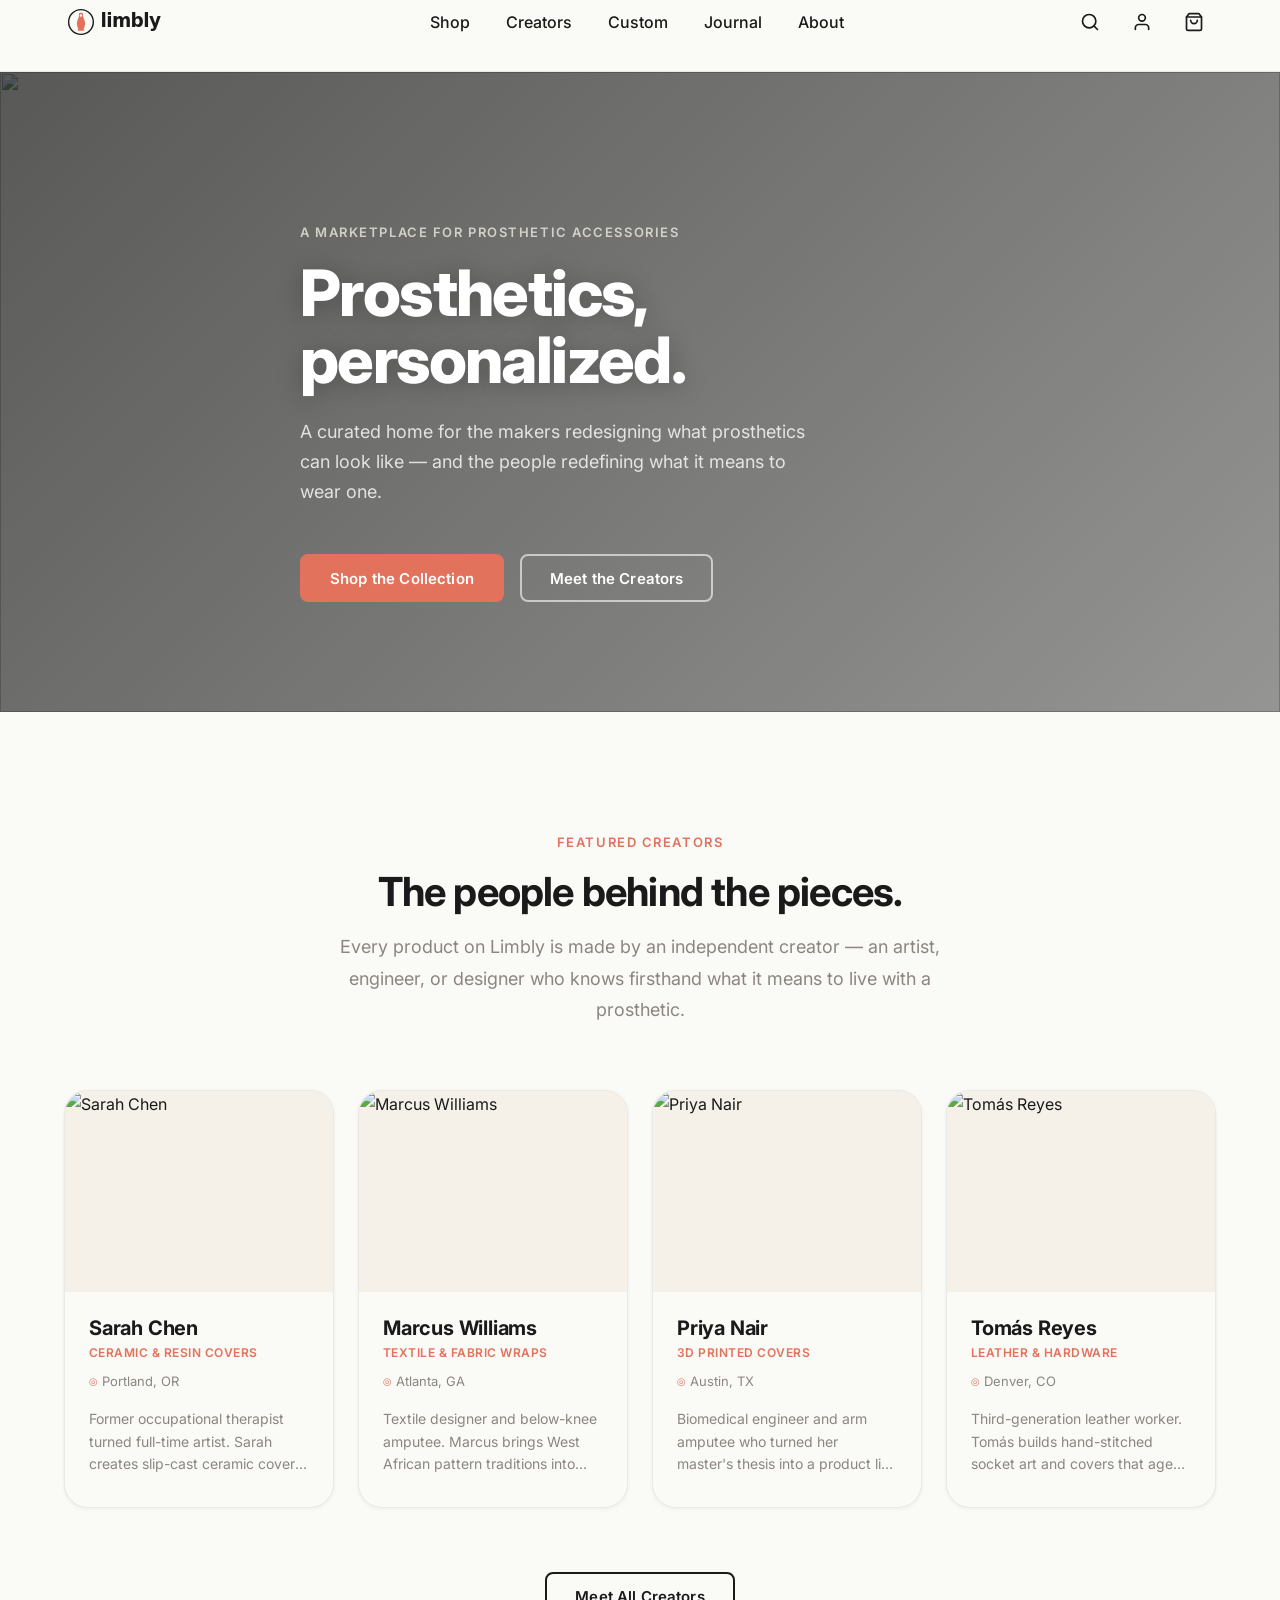
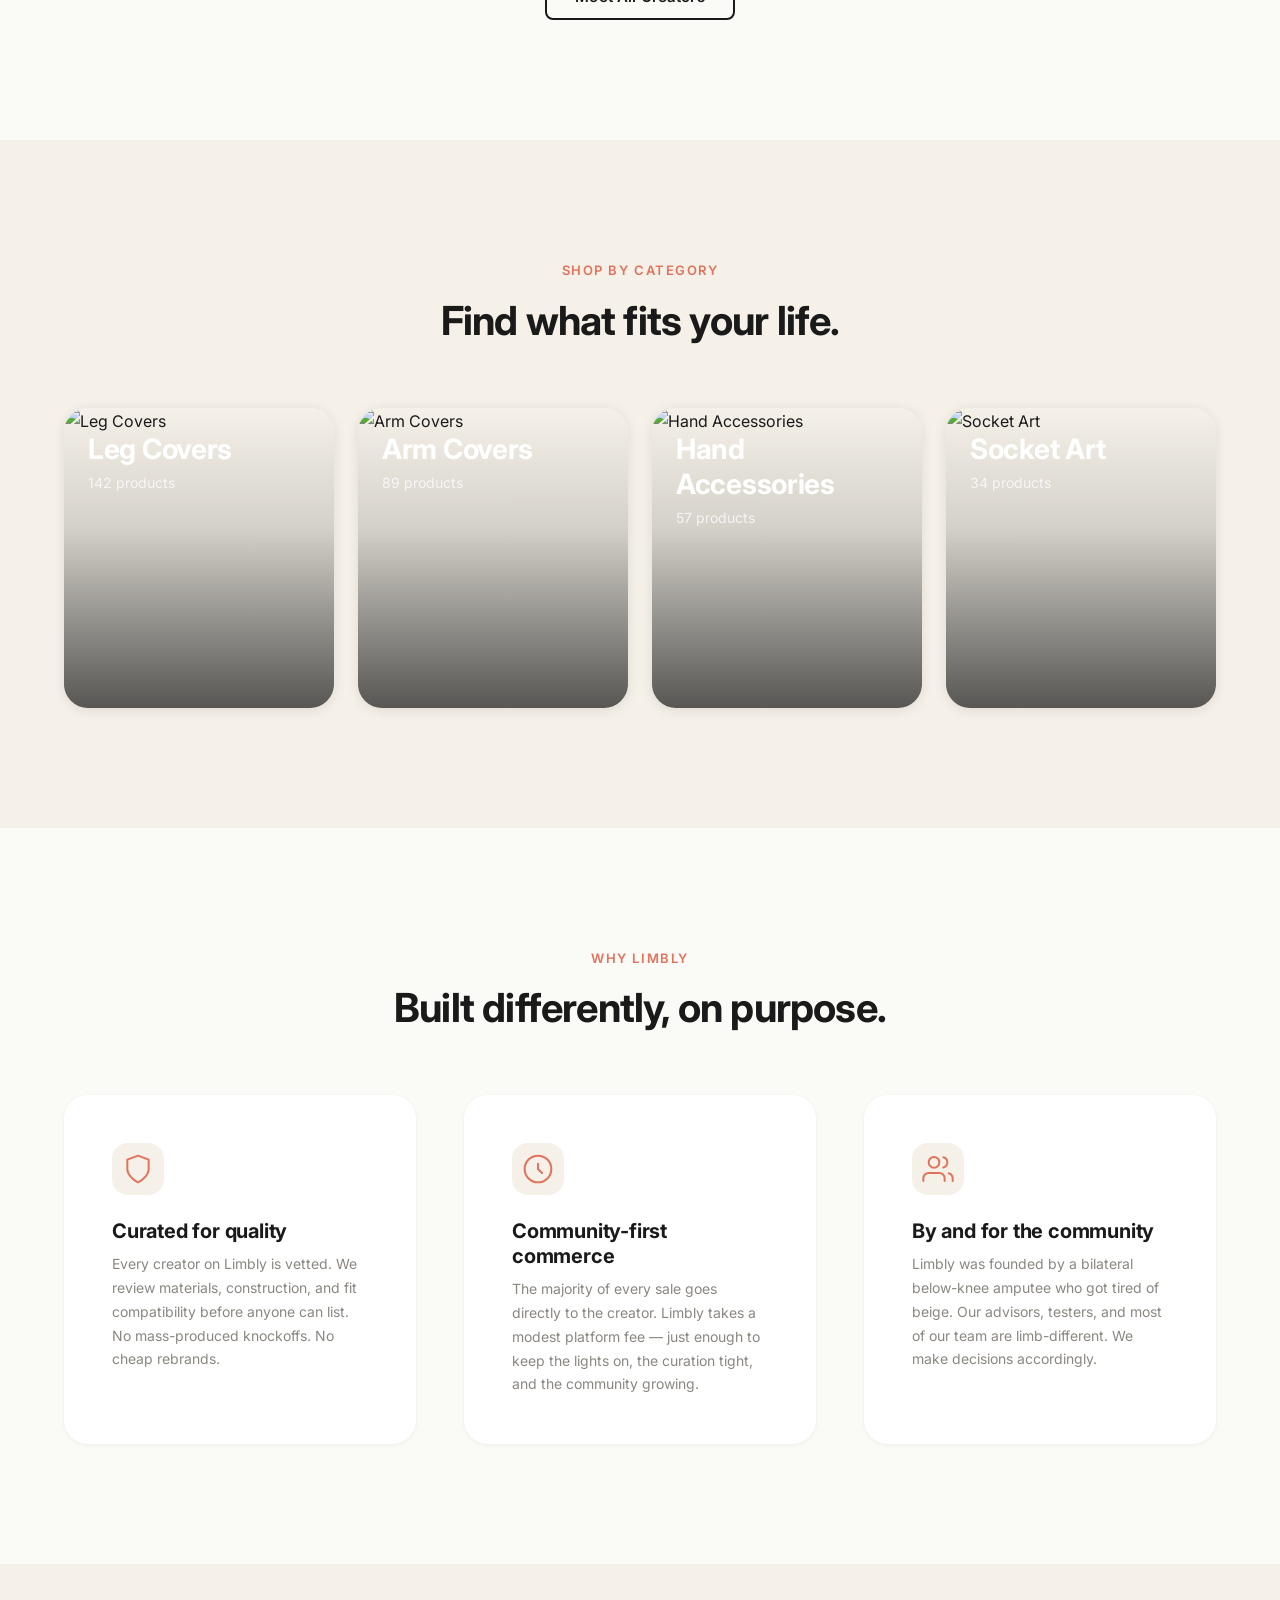
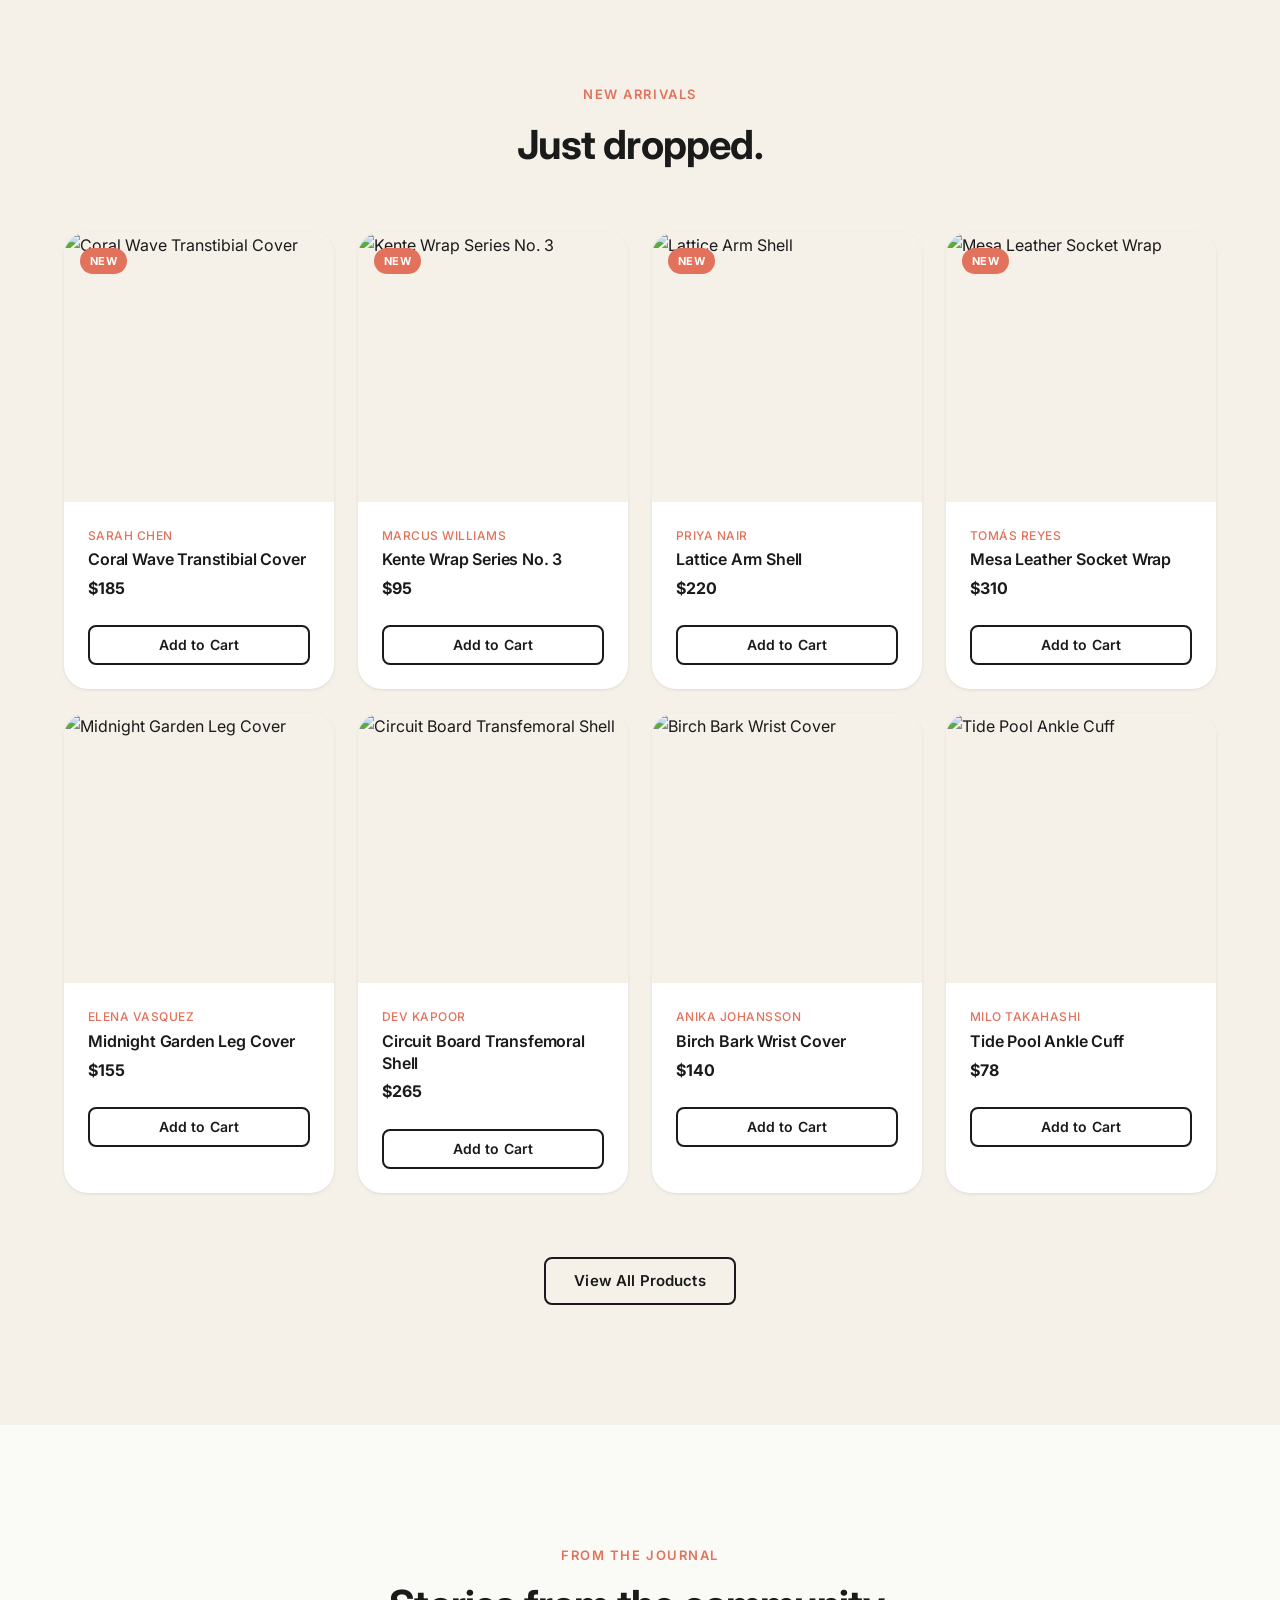
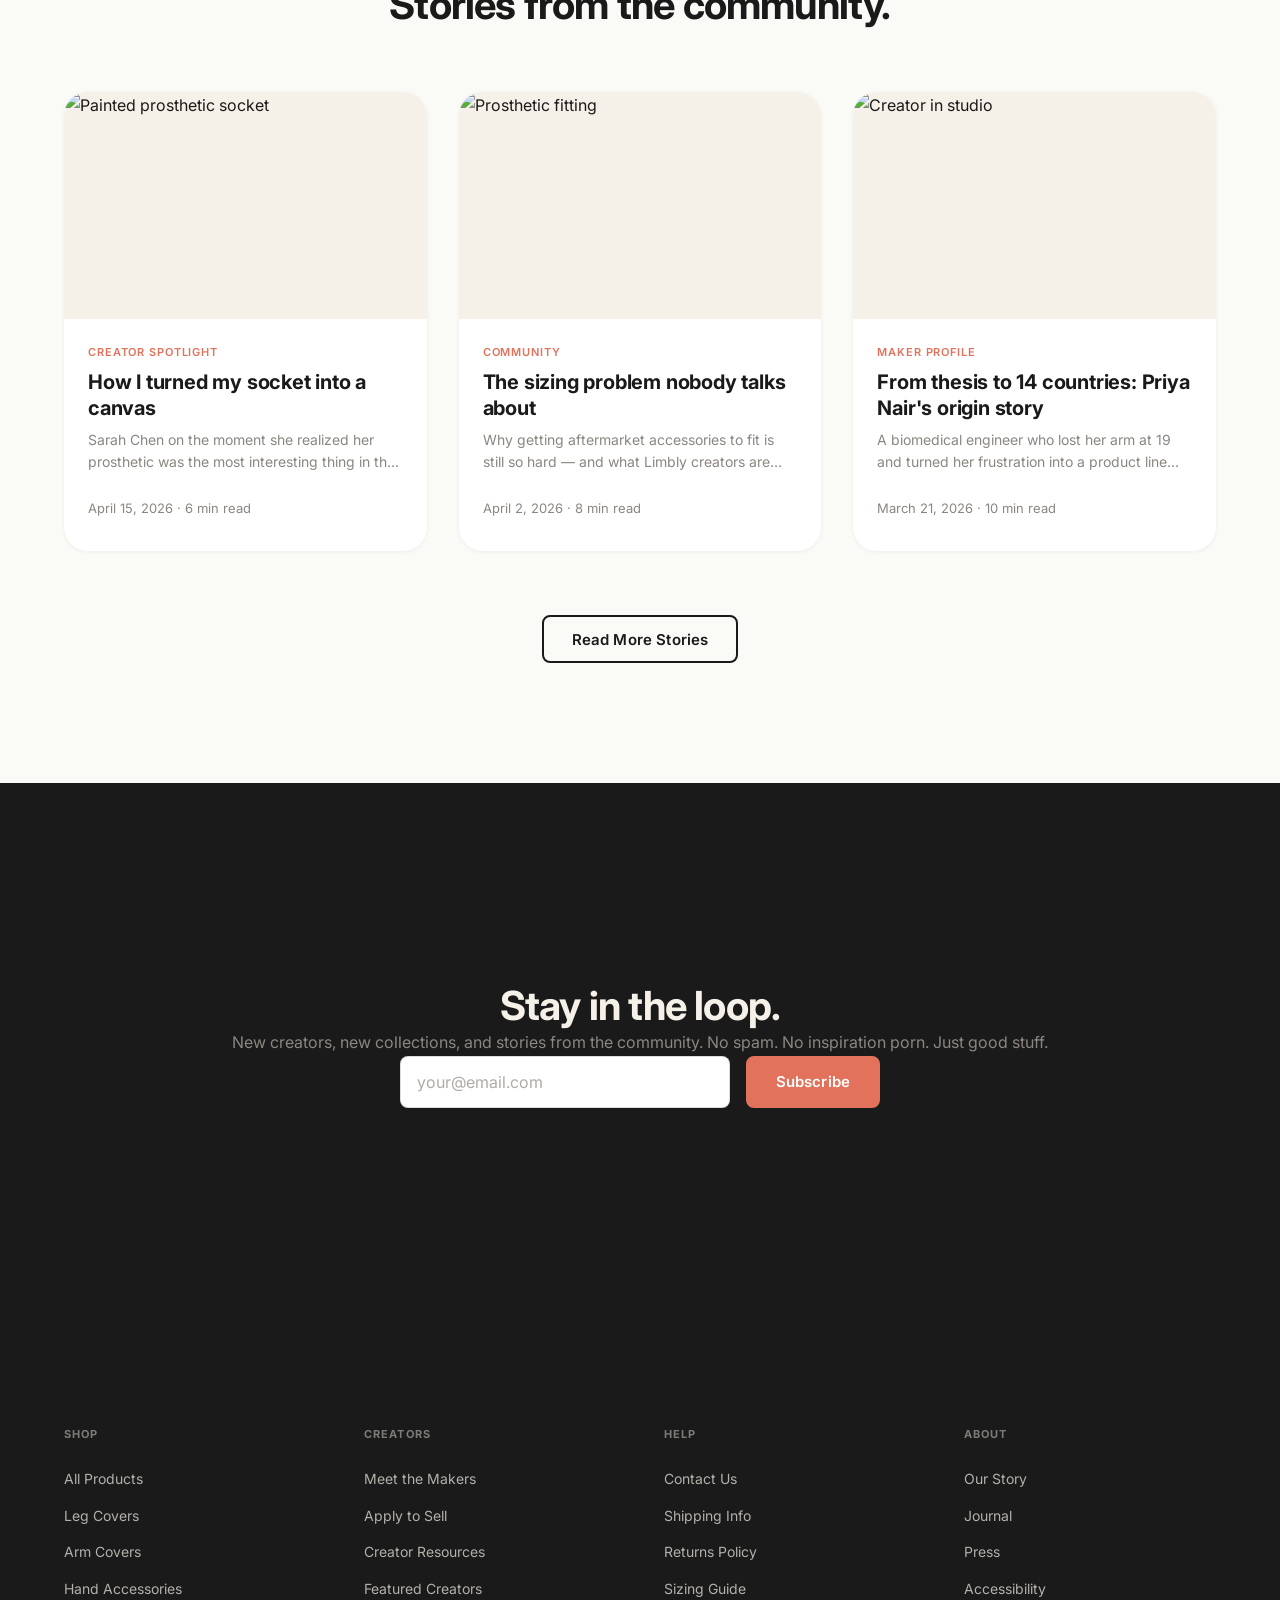
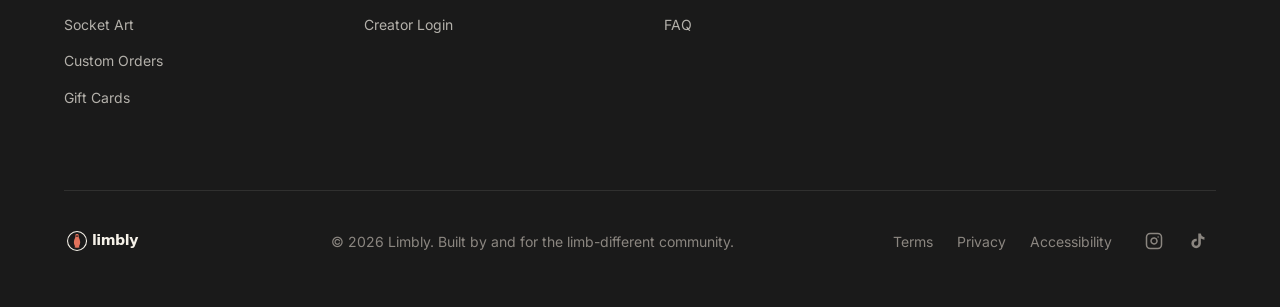
==== commit cb057adf: "Remove duplicate Stay in the loop signup from footer" ====
--- a/index.html
+++ b/index.html
@@ -470,17 +470,6 @@
 
 <footer class="site-footer" role="contentinfo">
   <div class="container">
-    <div class="footer-signup">
-      <h2 class="h3 text-cream">Stay in the loop.</h2>
-      <p class="body-sm" style="color:var(--c-warm-gray);margin-top:8px;">New creators, new collections, and stories from the community.<br>No spam. No inspiration porn. Just good stuff.</p>
-      <form class="footer-signup-form js-signup-form" aria-label="Newsletter signup">
-        <label for="footer-email" class="sr-only">Email address</label>
-        <input type="email" id="footer-email" name="email" class="form-input" placeholder="your@email.com" autocomplete="email" required>
-        <button type="submit" class="btn btn-coral">Subscribe</button>
-      </form>
-      <p class="signup-feedback sr-only" role="status" hidden></p>
-      <p class="caption" style="color:var(--c-warm-gray);margin-top:10px;">We email about once a month. Unsubscribe anytime.</p>
-    </div>
     <div class="footer-cols">
       <div>
         <h3 class="footer-col-title">Shop</h3>
